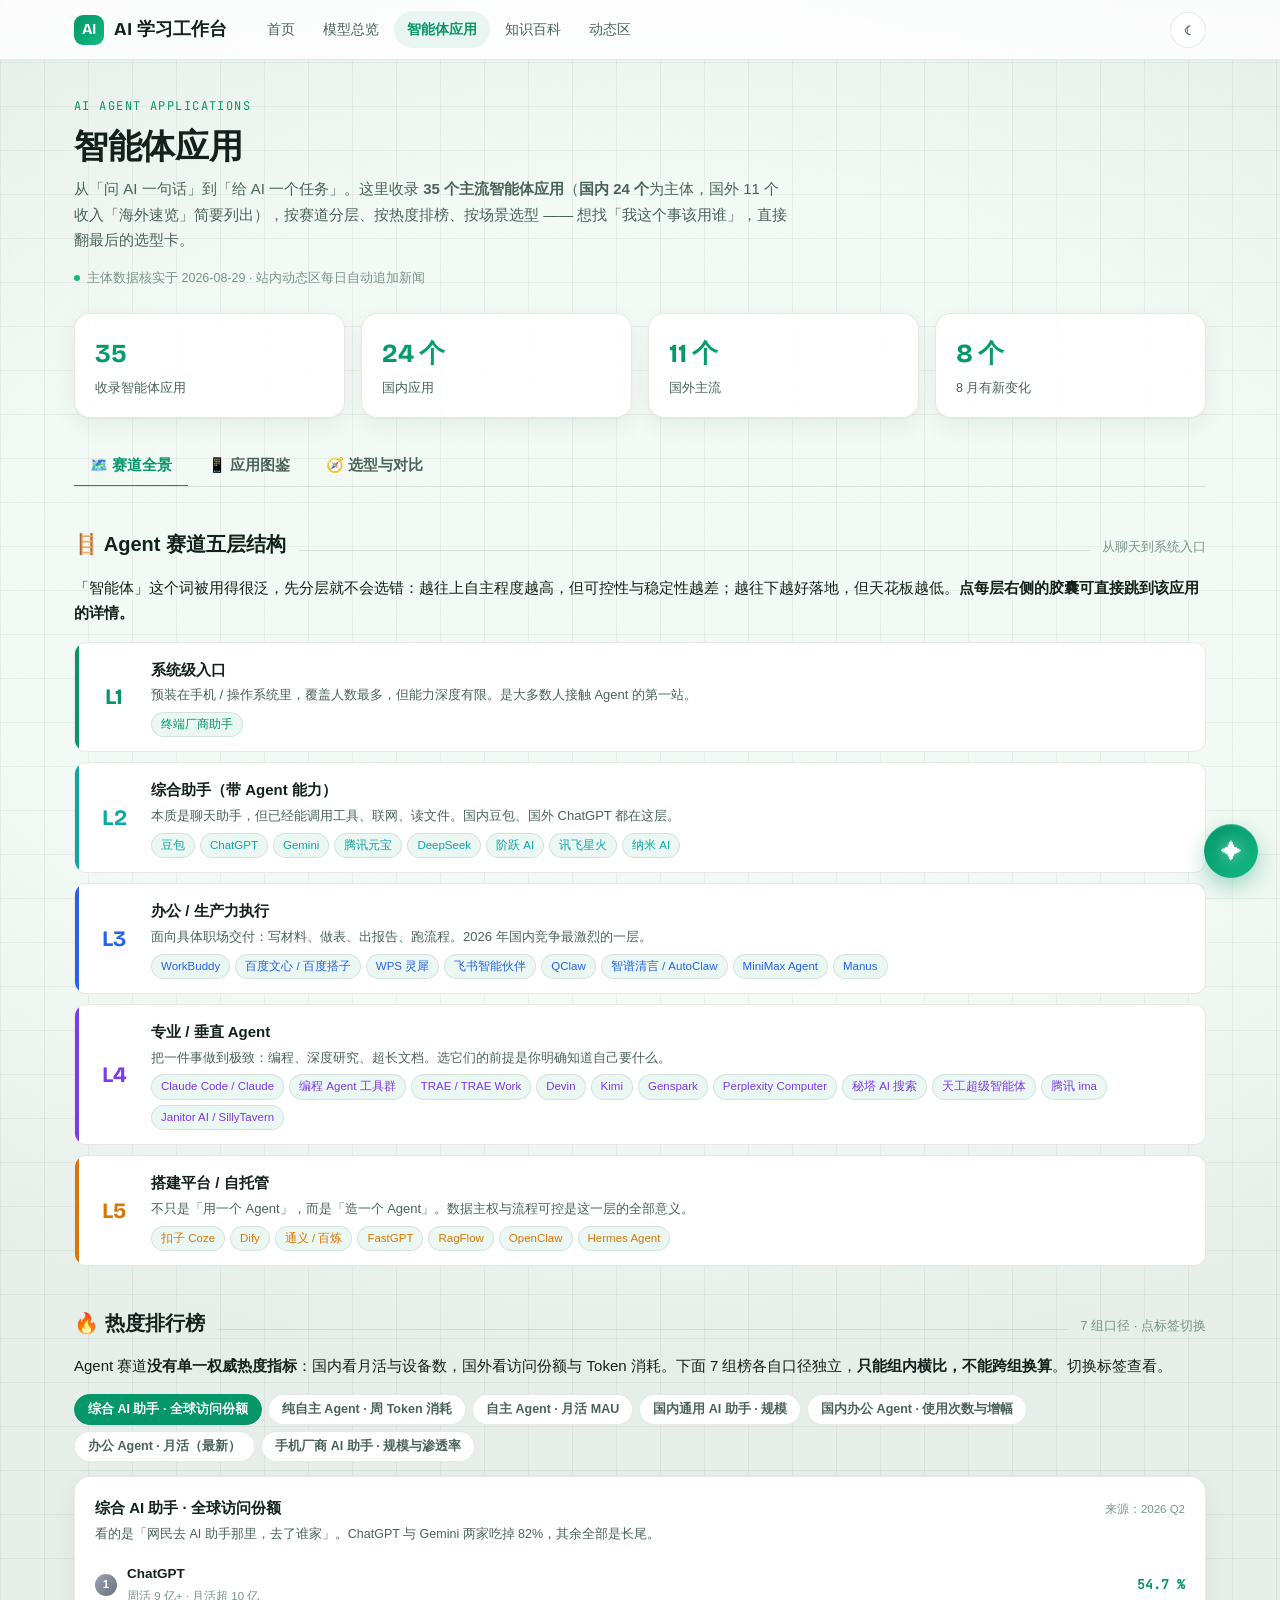
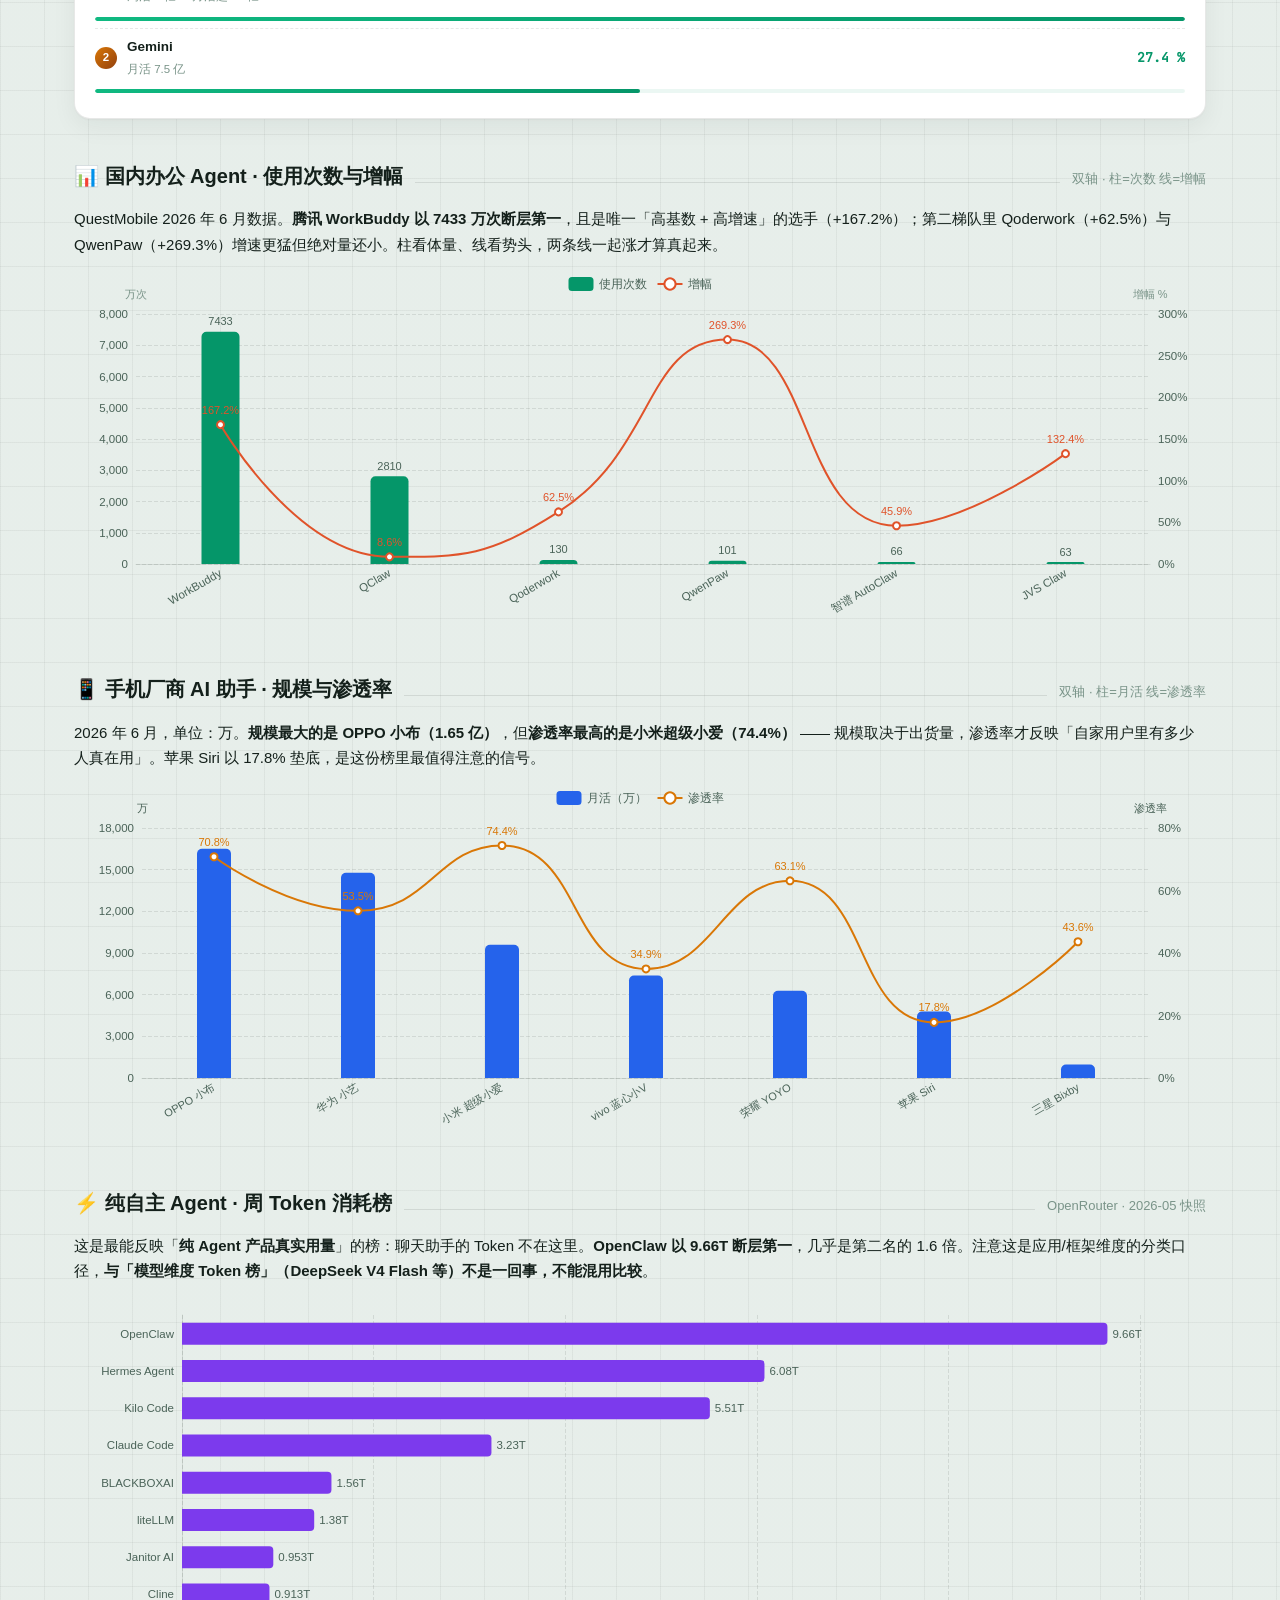
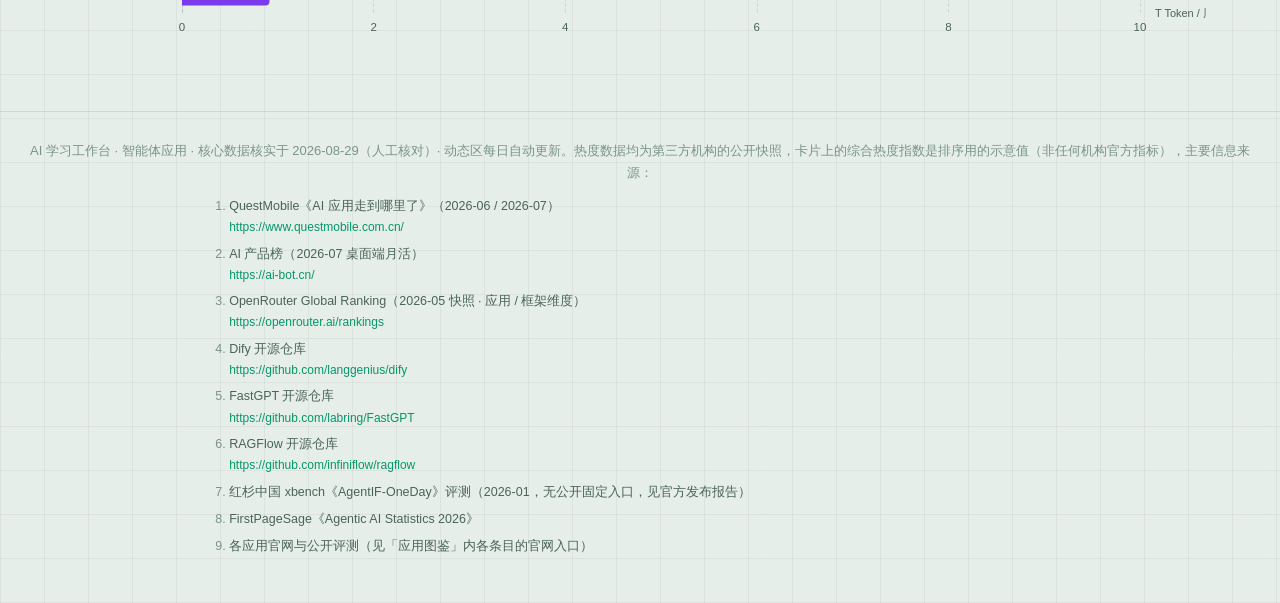
==== agents.html @ a62f77e4 "AI 内容免费更新 2026-10-06_18:10 北京时间" ====
<!DOCTYPE html>
<html lang="zh-CN">
<head>
<meta charset="UTF-8">
<meta name="viewport" content="width=device-width, initial-scale=1.0, maximum-scale=1.0, user-scalable=no">
<meta name="theme-color" content="#0A1512">
<meta name="apple-mobile-web-app-capable" content="yes">
<meta name="apple-mobile-web-app-status-bar-style" content="black-translucent">
<meta name="apple-mobile-web-app-title" content="AI工作台">
<link rel="manifest" href="./manifest.json">
<link rel="apple-touch-icon" href="./assets/icon-192.png">
<link rel="icon" type="image/x-icon" href="./assets/ai-workbench.ico">
<title>智能体应用 · AI 学习工作台</title>
<link rel="stylesheet" href="./_shared/css/app.css">
<link rel="stylesheet" href="./_shared/css/splash.css">
<style>
/* ============ 私有样式：智能体应用页 ============ */

/* app.css 未给 figure 定样式，默认 margin 会撑开图表，这里归零 */
.figure, figure.chart-figure { margin: 0; }

/* ---- 赛道分层阶梯 ---- */
.tier-stack { display: flex; flex-direction: column; gap: 10px; margin-top: 16px; }
.tier {
  display: grid; grid-template-columns: 46px 1fr; gap: 14px; align-items: center;
  border: 1px solid var(--rule); border-radius: 12px; padding: 14px 16px;
  background: var(--bg2); position: relative; overflow: hidden;
}
.tier::before {
  content: ''; position: absolute; left: 0; top: 0; bottom: 0; width: 4px; background: var(--tc);
}
.tier .tier-n {
  font-family: var(--font-display); font-size: 22px; font-weight: 700;
  color: var(--tc); text-align: center; line-height: 1;
}
.tier .tier-body .tier-name { font-size: 15px; font-weight: 700; color: var(--ink); margin-bottom: 3px; }
.tier .tier-body .tier-desc { font-size: 13px; color: var(--muted); line-height: 1.6; }
.tier .tier-body .tier-egs { margin-top: 6px; display: flex; flex-wrap: wrap; gap: 5px; }
.tier .tier-body .tier-egs span {
  font-size: 11.5px; color: var(--tc); background: var(--accent-soft);
  border: 1px solid var(--rule); border-radius: 999px; padding: 2px 9px; cursor: pointer;
}
.tier .tier-body .tier-egs span:hover { border-color: var(--tc); }

/* ---- 热度榜（切换式）---- */
.board-tabs { display: flex; gap: 6px; flex-wrap: wrap; margin-bottom: 14px; }
.board-tab {
  border: 1px solid var(--rule); background: var(--bg2); color: var(--muted);
  font-size: 12.5px; font-weight: 600; padding: 6px 13px; border-radius: 999px;
  cursor: pointer; transition: .15s; -webkit-tap-highlight-color: transparent;
}
.board-tab:hover { color: var(--ink); }
.board-tab.active { background: var(--accent); border-color: var(--accent); color: #fff; }
.board-pane { display: none; }
.board-pane.active { display: block; }
.board-box {
  border: 1px solid var(--rule); border-radius: var(--radius-lg);
  padding: 18px 20px; background: var(--bg2); box-shadow: var(--shadow);
}
.board-box .bb-head { display: flex; align-items: baseline; justify-content: space-between; gap: 12px; margin-bottom: 4px; flex-wrap: wrap; }
.board-box .bb-title { font-size: 15px; font-weight: 700; color: var(--ink); }
.board-box .bb-src { font-size: 11.5px; color: var(--faint); }
.board-box .bb-note { font-size: 12.5px; color: var(--muted); margin: 0 0 12px; line-height: 1.6; }
.brow { display: grid; grid-template-columns: 22px 1fr auto; gap: 10px; align-items: center; padding: 7px 0; border-bottom: 1px dashed var(--rule); }
.brow:last-child { border-bottom: none; }
.brow .bnum {
  width: 22px; height: 22px; border-radius: 50%; display: grid; place-items: center;
  font-size: 11.5px; font-weight: 700; background: var(--accent-soft); color: var(--accent);
}
.brow:nth-of-type(1) .bnum { background: linear-gradient(135deg, #F59E0B, #D97706); color: #fff; }
.brow:nth-of-type(2) .bnum { background: linear-gradient(135deg, #9CA3AF, #6B7280); color: #fff; }
.brow:nth-of-type(3) .bnum { background: linear-gradient(135deg, #D97706, #92400E); color: #fff; }
.brow .bname { font-size: 13.5px; font-weight: 600; color: var(--ink); }
.brow .bname .bsub { display: block; font-size: 11.5px; color: var(--faint); font-weight: 400; margin-top: 1px; }
.brow .bval { font-family: var(--font-mono); font-size: 13px; font-weight: 700; color: var(--accent); white-space: nowrap; }
.brow .bval .bdelta { display: block; font-size: 11px; color: #DC2626; text-align: right; margin-top: 1px; }
.btrack { grid-column: 1 / -1; height: 4px; border-radius: 2px; background: var(--accent-soft); overflow: hidden; }
.btrack i { display: block; height: 100%; background: linear-gradient(90deg, var(--accent2), var(--accent)); border-radius: 2px; }

/* ---- 应用图鉴：筛选条 ---- */
.ag-bar { display: flex; gap: 6px; flex-wrap: wrap; align-items: center; margin-bottom: 6px; }
.ag-chip {
  border: 1px solid var(--rule); background: var(--bg2); color: var(--muted);
  font-size: 12.5px; font-weight: 600; padding: 6px 13px; border-radius: 999px;
  cursor: pointer; transition: .15s; -webkit-tap-highlight-color: transparent;
}
.ag-chip:hover { color: var(--ink); }
.ag-chip.active { background: var(--accent-soft); border-color: var(--accent); color: var(--accent); }
.ag-count { font-size: 12.5px; color: var(--faint); margin-left: auto; }

/* ---- 页头时间戳 ---- */
.page-stamp {
  margin: 10px 0 0; font-size: 12.5px; color: var(--faint);
  display: flex; align-items: center; gap: 7px; flex-wrap: wrap;
}
.page-stamp::before {
  content: ''; width: 6px; height: 6px; border-radius: 50%;
  background: var(--accent2); flex: none;
}

/* ---- 工具条：搜索 + 排序 ---- */
.ag-tools { display: flex; gap: 10px; flex-wrap: wrap; align-items: center; margin-bottom: 10px; }
.ag-search {
  flex: 1 1 260px; min-width: 0; box-sizing: border-box;
  border: 1px solid var(--rule); background: var(--bg2); color: var(--ink);
  font-size: 13px; font-family: var(--font-sans);
  padding: 8px 14px; border-radius: 999px; outline: none; transition: .15s;
}
.ag-search::placeholder { color: var(--faint); }
.ag-search:focus { border-color: var(--accent); box-shadow: 0 0 0 3px var(--accent-soft); }
.ag-sorts { display: flex; gap: 6px; flex-wrap: wrap; }

/* ---- 海外速览：一行式紧凑条目（与国内完整卡片形成主次对比）---- */
.ov-list {
  border: 1px solid var(--rule); border-radius: var(--radius-lg);
  background: var(--bg2); box-shadow: var(--shadow); overflow: hidden; margin-top: 14px;
}
.ov-item {
  display: grid; grid-template-columns: 150px 126px 1fr 84px 30px;
  gap: 12px; align-items: center; padding: 11px 16px; cursor: pointer;
  border-top: 1px solid var(--rule); transition: background .15s;
  -webkit-tap-highlight-color: transparent;
}
.ov-item:first-child { border-top: none; }
.ov-item:hover { background: var(--accent-soft); }
.ov-name { font-size: 13.5px; font-weight: 700; color: var(--ink); display: flex; align-items: center; gap: 6px; }
.ov-new {
  font-style: normal; font-size: 10px; font-weight: 700; color: #fff;
  background: #DC2626; border-radius: 999px; padding: 1px 6px;
}
.ov-vendor { font-size: 12px; color: var(--faint); }
.ov-line {
  font-size: 12.5px; color: var(--muted); line-height: 1.5;
  overflow: hidden; text-overflow: ellipsis; white-space: nowrap;
}
.ov-heat { height: 5px; border-radius: 3px; background: var(--accent-soft); overflow: hidden; }
.ov-heat i { display: block; height: 100%; background: var(--accent2); border-radius: 3px; }
.ov-num { font-family: var(--font-mono); font-size: 11.5px; color: var(--faint); text-align: right; }

/* ---- 应用卡片 ---- */
.ag-grid { display: grid; grid-template-columns: repeat(auto-fill, minmax(288px, 1fr)); gap: 14px; margin-top: 16px; }
.ag-card {
  border: 1px solid var(--rule); border-radius: var(--radius-lg); padding: 16px 18px;
  background: var(--bg2); box-shadow: var(--shadow); cursor: pointer;
  display: flex; flex-direction: column; gap: 8px; transition: transform .15s, box-shadow .15s, border-color .15s;
  position: relative; overflow: hidden; -webkit-tap-highlight-color: transparent;
}
.ag-card::before { content: ''; position: absolute; left: 0; top: 0; bottom: 0; width: 3px; background: var(--rc); opacity: .75; }
.ag-card:hover { transform: translateY(-2px); box-shadow: var(--shadow-lg); border-color: var(--rc); }
.ag-top { display: flex; align-items: flex-start; justify-content: space-between; gap: 10px; }
.ag-name { font-size: 16px; font-weight: 700; color: var(--ink); line-height: 1.3; }
.ag-en { font-family: var(--font-mono); font-size: 11.5px; color: var(--faint); font-weight: 400; }
.ag-rgn {
  flex: none; font-size: 11px; font-weight: 700; padding: 2px 9px; border-radius: 999px;
  color: #fff; background: var(--rc);
}
.ag-vendor { font-size: 12px; color: var(--faint); }
.ag-line { font-size: 13px; color: var(--muted); line-height: 1.6; flex: 1; }
.ag-traits { display: flex; flex-wrap: wrap; gap: 5px; }
.ag-traits span {
  font-size: 11.5px; padding: 2px 8px; border-radius: 6px;
  background: var(--accent-soft); color: var(--accent); border: 1px solid var(--rule);
}
.ag-heat { display: flex; align-items: center; gap: 8px; margin-top: 2px; }
.ag-heat-bar { flex: 1; height: 5px; border-radius: 3px; background: var(--accent-soft); overflow: hidden; }
.ag-heat-bar i { display: block; height: 100%; background: var(--rc); border-radius: 3px; }
.ag-heat-num { font-family: var(--font-mono); font-size: 11.5px; color: var(--faint); flex: none; }
.ag-new {
  position: absolute; right: 10px; top: 10px; font-size: 10.5px; font-weight: 700;
  color: #fff; background: #DC2626; border-radius: 999px; padding: 1px 7px;
}

/* ---- 详情弹窗（app.css 未定义，本页自带）---- */
.modal-overlay {
  position: fixed; inset: 0; z-index: 200; display: none;
  background: rgba(0,0,0,0.45); backdrop-filter: blur(4px);
  align-items: flex-start; justify-content: center; padding: 40px 20px; overflow-y: auto;
}
.modal-overlay.open { display: flex; }
.modal-box {
  background: var(--bg2); border: 1px solid var(--rule); border-radius: var(--radius-lg);
  max-width: 620px; width: 100%; box-shadow: var(--shadow-lg); padding: 26px 28px; margin: auto;
  animation: modalIn .25s ease;
}
@keyframes modalIn { from { opacity: 0; transform: translateY(20px); } to { opacity: 1; transform: translateY(0); } }
.modal-close {
  float: right; width: 32px; height: 32px; border-radius: 50%;
  border: 1px solid var(--rule); background: var(--bg); color: var(--muted);
  cursor: pointer; font-size: 16px; display: grid; place-items: center; transition: all .15s;
}
.modal-close:hover { color: var(--danger); border-color: var(--danger); }
.modal-box h2 { font-size: 21px; margin: 0 0 2px; padding-right: 40px; }
.modal-box .modal-en { font-family: var(--font-mono); font-size: 12.5px; color: var(--accent); margin: 0 0 10px; }
.modal-box .modal-vendor { font-size: 13px; color: var(--faint); margin-bottom: 14px; }
.modal-box .modal-tags { margin-bottom: 14px; display: flex; flex-wrap: wrap; gap: 6px; }
.modal-box .modal-kv { display: grid; grid-template-columns: 74px 1fr; gap: 7px 12px; font-size: 13.5px; margin-bottom: 14px; }
.modal-box .modal-kv dt { color: var(--faint); font-size: 12.5px; }
.modal-box .modal-kv dd { margin: 0; color: var(--ink); }
.modal-box .modal-sec { font-size: 12px; font-weight: 700; color: var(--faint); margin: 14px 0 4px; }
.modal-box .modal-desc { font-size: 13.5px; color: var(--muted); line-height: 1.75; margin: 0; }
.modal-box .modal-fact {
  background: var(--accent-soft); border-left: 3px solid var(--accent);
  border-radius: 0 8px 8px 0; padding: 11px 15px; font-size: 13px; color: var(--ink); line-height: 1.7;
}
.modal-box .modal-fact b { color: var(--accent); }
.modal-link {
  display: inline-flex; align-items: center; gap: 6px; margin-top: 16px; padding: 10px 18px;
  background: var(--accent); color: #fff !important; border-radius: 10px;
  font-size: 14px; font-weight: 600; text-decoration: none; transition: opacity .15s, transform .15s;
  -webkit-tap-highlight-color: transparent;
}
.modal-link:hover { opacity: .85; }
.modal-link:active { transform: scale(.97); }

/* ---- 场景选型卡 ---- */
.pick-grid { display: grid; grid-template-columns: repeat(auto-fill, minmax(300px, 1fr)); gap: 12px; }
.pick-card { border: 1px solid var(--rule); border-radius: 12px; padding: 14px 16px; background: var(--bg2); }
.pick-card .pc-top { display: flex; align-items: center; gap: 8px; font-weight: 700; color: var(--ink); margin-bottom: 6px; }
.pick-card .pc-why { font-size: 12.5px; color: var(--faint); line-height: 1.6; margin-bottom: 9px; }
.pc-picks { display: flex; flex-wrap: wrap; gap: 6px; }
.pc-pill {
  cursor: pointer; border: 1px solid var(--rule); background: var(--accent-soft);
  color: var(--accent); font-size: 12.5px; padding: 3px 10px; border-radius: 999px; transition: .15s;
}
.pc-pill:hover { border-color: var(--accent); transform: translateY(-1px); }

/* ---- 国内外差异对照 ---- */
.diff-grid { display: grid; grid-template-columns: 1fr 1fr; gap: 16px; }
.diff-col { border: 1px solid var(--rule); border-radius: 12px; padding: 16px 18px; background: var(--bg2); }
.diff-col h3 { font-size: 14.5px; margin: 0 0 10px; display: flex; align-items: center; gap: 8px; }
.diff-col ul { margin: 0; padding-left: 18px; font-size: 13px; color: var(--muted); line-height: 1.85; }
.diff-col li b { color: var(--ink); }

/* ---- 自建路径对比表 ---- */
.path-table { width: 100%; border-collapse: collapse; font-size: 13px; background: var(--bg2); }
.path-table th, .path-table td { padding: 9px 11px; text-align: left; border-bottom: 1px solid var(--rule); vertical-align: top; }
.path-table th { background: var(--accent-soft); color: var(--ink); font-size: 12.5px; font-weight: 700; }
.path-table tr:last-child td { border-bottom: none; }
.path-table td b { color: var(--ink); }

/* ---- 每日动态区 ---- */

/* ---- 口径说明 ---- */
.note-box {
  border: 1px dashed var(--rule); border-radius: 12px; padding: 14px 18px;
  background: color-mix(in srgb, var(--accent-soft) 55%, transparent); font-size: 12.8px; color: var(--muted); line-height: 1.8;
}
.note-box b { color: var(--ink); }
.note-box ul { margin: 6px 0 0; padding-left: 18px; }
.note-box li { margin-bottom: 4px; }

/* ---- 移动端 ---- */
@media (max-width: 640px) {
  .tier { grid-template-columns: 34px 1fr; gap: 10px; padding: 12px 13px; }
  .tier .tier-n { font-size: 18px; }
  .tier .tier-body .tier-name { font-size: 14px; }
  .tier .tier-body .tier-desc { font-size: 12.5px; }
  .board-box { padding: 14px 15px; }
  .brow { grid-template-columns: 20px 1fr auto; gap: 8px; }
  .brow .bname { font-size: 13px; }
  .ag-grid { grid-template-columns: 1fr; gap: 11px; }
  .ag-card { padding: 14px 15px; }
  .ag-name { font-size: 15px; }
  .ag-tools { gap: 8px; }
  .ag-search { flex: 1 1 100%; }
  /* 速览条目在窄屏改为四行堆叠：名字+分数 / 厂商 / 一句话 / 热度条 */
  .ov-item { grid-template-columns: 1fr auto; gap: 5px 10px; padding: 11px 13px; }
  .ov-name { grid-column: 1; grid-row: 1; }
  .ov-num { grid-column: 2; grid-row: 1; }
  .ov-vendor { grid-column: 1; grid-row: 2; }
  .ov-line { grid-column: 1 / -1; grid-row: 3; white-space: normal; font-size: 12px; }
  .ov-heat { grid-column: 1 / -1; grid-row: 4; }
  .pick-grid { grid-template-columns: 1fr; }
  .diff-grid { grid-template-columns: 1fr; gap: 12px; }
  .modal-overlay { padding: 0; align-items: flex-end; }
  .modal-box { max-width: 100%; border-radius: 16px 16px 0 0; padding: 20px 18px 32px; max-height: 85vh; overflow-y: auto; }
  .note-box { padding: 12px 14px; font-size: 12.3px; }
  .path-table { font-size: 12.3px; }
}

/* ---- 数据核对提醒：固定高度滚动框（v29，与 models.html 同源） ----
   核对提醒只增不减，不框起来会把下方正文越推越远。
   max-height 内部滚动；overscroll-behavior 防止框内滚到底后带动整页滚动。
   注：与 wiki-skills / wiki-mcp / models 的 .feed-scroll 定义一致（下次重构抽到 app.css）。 */
.feed-scroll {
  max-height: 340px;
  overflow-y: auto;
  overscroll-behavior: contain;
  border: 1px solid var(--rule);
  border-radius: 12px;
  background: var(--bg2);
  padding: 2px 14px;
  scrollbar-width: thin;
}
.feed-scroll::-webkit-scrollbar { width: 6px; }
.feed-scroll::-webkit-scrollbar-track { background: transparent; }
.feed-scroll::-webkit-scrollbar-thumb { background: var(--rule); border-radius: 3px; }
.feed-scroll::-webkit-scrollbar-thumb:hover { background: var(--muted); }
.verify-item { border-left: 3px solid var(--accent); padding-left: 10px; margin: 6px 0; }
.verify-item .vi-label { font-size: 11px; color: var(--accent); font-weight: 600; }
.verify-item .vi-title { font-size: 14px; font-weight: 600; margin-top: 2px; }
.verify-item .vi-evidence { font-size: 12px; color: var(--muted); margin-top: 4px; line-height: 1.5; }

@media (max-width:700px) {
  .feed-scroll { max-height: 280px; padding: 2px 10px; }
}
</style>
</head>
<body>

<nav class="nav">
  <div class="nav-inner">
    <a class="brand" href="index.html">
      <span class="logo">AI</span>
      <span>AI 学习工作台</span>
    </a>
    <div class="nav-links">
      <a href="index.html">首页</a>
      <a href="models.html">模型总览</a>
      <a href="agents.html" class="active">智能体应用</a>
      <a href="concepts.html">知识百科</a>
      <a href="news.html">动态区</a>
    </div>
    <div class="nav-actions">
      <button class="theme-btn" data-theme-btn title="切换主题">☾</button>
    </div>
  </div>
</nav>

<div class="wrap">

  <section class="page-head">
    <span class="kicker">AI Agent Applications</span>
    <h1>智能体应用</h1>
    <p class="sub">从「问 AI 一句话」到「给 AI 一个任务」。这里收录 <b>35 个主流智能体应用</b>（<b>国内 24 个</b>为主体，国外 11 个收入「海外速览」简要列出），按赛道分层、按热度排榜、按场景选型 —— 想找「我这个事该用谁」，直接翻最后的选型卡。</p>
    <p class="page-stamp">主体数据核实于 2026-08-29 · 站内动态区每日自动追加新闻</p>
    <div class="stat-strip" id="stat-strip"></div>
  </section>

  

  <div class="tabs" role="tablist">
    <button class="tab-btn active" data-agtab="overview" role="tab">🗺️ 赛道全景</button>
    <button class="tab-btn" data-agtab="catalog" role="tab">📱 应用图鉴</button>
    <button class="tab-btn" data-agtab="pick" role="tab">🧭 选型与对比</button>
  </div>

  <!-- ==================== 页签 1 · 赛道全景 ==================== -->
  <div class="tab-pane active" data-agpane="overview">

    <!-- ---- ② 赛道分层 ---- -->
    <section class="sec">
      <div class="sec-head"><h2>🪜 Agent 赛道五层结构</h2><div class="rule"></div><span class="hint">从聊天到系统入口</span></div>
      <p class="sec-note">「智能体」这个词被用得很泛，先分层就不会选错：越往上自主程度越高，但可控性与稳定性越差；越往下越好落地，但天花板越低。<b>点每层右侧的胶囊可直接跳到该应用的详情。</b></p>
      <div class="tier-stack" id="tier-stack"></div>
    </section>

    <!-- ---- ③ 热度排行榜 ---- -->
    <section class="sec">
      <div class="sec-head"><h2>🔥 热度排行榜</h2><div class="rule"></div><span class="hint">7 组口径 · 点标签切换</span></div>
      <p class="sec-note">Agent 赛道<b>没有单一权威热度指标</b>：国内看月活与设备数，国外看访问份额与 Token 消耗。下面 7 组榜各自口径独立，<b>只能组内横比，不能跨组换算</b>。切换标签查看。</p>
      <div class="board-tabs" id="board-tabs"></div>
      <div id="board-body"></div>
    </section>

    <!-- ---- ④ 办公 Agent 使用次数 ---- -->
    <section class="sec">
      <div class="sec-head"><h2>📊 国内办公 Agent · 使用次数与增幅</h2><div class="rule"></div><span class="hint">双轴 · 柱=次数 线=增幅</span></div>
      <p class="sec-note">QuestMobile 2026 年 6 月数据。<b>腾讯 WorkBuddy 以 7433 万次断层第一</b>，且是唯一「高基数 + 高增速」的选手（+167.2%）；第二梯队里 Qoderwork（+62.5%）与 QwenPaw（+269.3%）增速更猛但绝对量还小。柱看体量、线看势头，两条线一起涨才算真起来。</p>
      <figure class="chart-figure">
        <div id="chart-ag-office" style="width:100%;min-height:360px"></div>
      </figure>
    </section>

    <!-- ---- ⑤ 手机厂商助手 ---- -->
    <section class="sec">
      <div class="sec-head"><h2>📱 手机厂商 AI 助手 · 规模与渗透率</h2><div class="rule"></div><span class="hint">双轴 · 柱=月活 线=渗透率</span></div>
      <p class="sec-note">2026 年 6 月，单位：万。<b>规模最大的是 OPPO 小布（1.65 亿）</b>，但<b>渗透率最高的是小米超级小爱（74.4%）</b> —— 规模取决于出货量，渗透率才反映「自家用户里有多少人真在用」。苹果 Siri 以 17.8% 垫底，是这份榜里最值得注意的信号。</p>
      <figure class="chart-figure">
        <div id="chart-ag-phone" style="width:100%;min-height:360px"></div>
      </figure>
    </section>

    <!-- ---- ⑥ 国外 Agent Token 消耗 ---- -->
    <section class="sec">
      <div class="sec-head"><h2>⚡ 纯自主 Agent · 周 Token 消耗榜</h2><div class="rule"></div><span class="hint">OpenRouter · 2026-05 快照</span></div>
      <p class="sec-note">这是最能反映「<b>纯 Agent 产品真实用量</b>」的榜：聊天助手的 Token 不在这里。<b>OpenClaw 以 9.66T 断层第一</b>，几乎是第二名的 1.6 倍。注意这是应用/框架维度的分类口径，<b>与「模型维度 Token 榜」（DeepSeek V4 Flash 等）不是一回事，不能混用比较</b>。</p>
      <figure class="chart-figure">
        <div id="chart-ag-token" style="width:100%;min-height:340px"></div>
      </figure>
    </section>

  </div>

  <!-- ==================== 页签 2 · 应用图鉴 ==================== -->
  <div class="tab-pane" data-agpane="catalog">

    <p class="pane-lead" style="font-size:13.5px;color:var(--muted);line-height:1.75;margin-bottom:14px;">
      共 <b id="ag-total">35</b> 个应用（国内 <b id="ag-total-cn">24</b> · 海外 <b id="ag-total-gl">11</b>）。
      <b>国内是主体</b>，以完整卡片展开；海外主流收在下方「🌍 海外速览」里简要列出。默认按<b>综合热度指数</b>从高到低排列。
      点任意卡片或条目看完整解读：定位、最强维度、短板、最近变化与官网入口。<b>右上角带「新」标的，是 8 月以来有实质变化的应用。</b>
    </p>

    <section class="sec" style="margin-top:12px;">
      <div class="ag-tools">
        <input type="search" id="ag-search" class="ag-search"
               placeholder="搜名字 / 厂商 / 特质，如「开源」「办公」「编程」" autocomplete="off">
        <div class="ag-sorts" id="ag-sort-bar"></div>
      </div>
      <div class="ag-bar" id="ag-region-bar"></div>
      <div class="ag-bar" id="ag-type-bar"></div>
      <div class="ag-grid" id="ag-grid"></div>
      <p class="empty hidden" id="ag-empty">该筛选下暂无应用</p>
    </section>

    <!-- 海外速览：紧凑一行式，与国内完整卡片形成主次对比 -->
    <section class="sec" id="overseas-sec" style="margin-top:22px;">
      <div class="sec-head">
        <h2>🌍 海外速览</h2><div class="rule"></div>
        <span class="hint">简要了解为主，点条目看详情</span>
      </div>
      <div class="ov-list" id="ov-list"></div>
    </section>
  </div>

  <!-- ==================== 页签 3 · 选型与对比 ==================== -->
  <div class="tab-pane" data-agpane="pick">

    <!-- ---- ⑦ 代表 Agent 能力雷达 ---- -->
    <section class="sec">
      <div class="sec-head"><h2>📐 五款代表 Agent 能力画像</h2><div class="rule"></div><span class="hint">六维示意评分 · 5 分制</span></div>
      <p class="sec-note">挑了 5 个不同路线的代表（3 国内 + 2 国外）。<b>评分为示意值，用于看形状差异，不是基准分。</b>可以看出：豆包是「全面但偏多模态」的圆形，Kimi 是「长文档突出」的偏形，Claude Code 与 OpenClaw 在「工具/本地执行」上顶格但生态弱，WorkBuddy 是「工具执行 + 均衡」的办公型。</p>
      <figure class="chart-figure">
        <div id="chart-ag-radar" style="width:100%;min-height:430px"></div>
      </figure>
    </section>

    <!-- ---- ⑧ 场景选型卡 ---- -->
    <section class="sec">
      <div class="sec-head"><h2>🎯 场景选型卡</h2><div class="rule"></div><span class="hint">点胶囊 → 看应用详情</span></div>
      <p class="sec-note">别问「哪个 Agent 最强」，先问「我要干什么」。下面是 10 个高频场景的推荐，<b>点胶囊直接看该应用的完整解读</b>。</p>
      <div class="pick-grid" id="pick-grid"></div>
    </section>

    <!-- ---- ⑨ 国内外差异 ---- -->
    <section class="sec">
      <div class="sec-head"><h2>🌏 国内外差异</h2><div class="rule"></div><span class="hint">不是谁强谁弱，是路线不同</span></div>
      <div class="diff-grid">
        <div class="diff-col">
          <h3>🌍 国外路线</h3>
          <ul>
            <li><b>模型上限更高</b>：GPT / Gemini / Claude 原生 agentic 能力领先</li>
            <li><b>开源 Agent 繁荣</b>：OpenClaw / Hermes 可完全自托管</li>
            <li><b>全球化生态</b>：Slack / Discord / VS Code 插件最全</li>
            <li><b>短板</b>：国内访问受限、需科学上网、高峰期排队、企业数据出境合规</li>
          </ul>
        </div>
        <div class="diff-col">
          <h3>🇨🇳 国内路线</h3>
          <ul>
            <li><b>生态深度融合</b>：微信 / 抖音 / 飞书 / 钉钉原生打通</li>
            <li><b>免费为主</b>：C 端几乎不收费，合规与私有化完善（Dify / AutoClaw）</li>
            <li><b>系统级入口</b>：手机厂商预装，覆盖人数最多的入口</li>
            <li><b>办公 Agent 爆发</b>：WorkBuddy / 百度搭子 / 千问办公三强混战</li>
            <li><b>短板</b>：顶尖模型上限略逊、国际渠道与多语言弱</li>
          </ul>
        </div>
      </div>
    </section>

    <!-- ---- ⑩ 自建路径 ---- -->
    <section class="sec">
      <div class="sec-head"><h2>🧩 想自己搭一个，选哪条路</h2><div class="rule"></div><span class="hint">4 条主路径</span></div>
      <p class="sec-note">「用别人的 Agent」和「自己搭 Agent」是两件事。如果你的需求是<b>企业内网、数据不能出本机、流程要可控</b>，就得走自建。四条主路径的取舍如下。</p>
      <div class="table-wrap">
        <table class="path-table">
          <thead><tr><th>路径</th><th>门槛</th><th>部署</th><th>最适合</th><th>代价</th></tr></thead>
          <tbody>
            <tr><td><b>扣子 Coze</b></td><td>零代码</td><td>云托管</td><td>5 分钟搭 Bot 并分发到飞书 / 抖音</td><td>数据在云上，复杂流程编排受限</td></tr>
            <tr><td><b>Dify</b></td><td>会配置</td><td>可私有化</td><td>企业知识库问答、可控 LLMOps</td><td>需要运维，C 端体验不是目标</td></tr>
            <tr><td><b>智谱 AutoClaw</b></td><td>装个客户端</td><td>本地一键</td><td>本机文件 / 浏览器自动化，数据留本地</td><td>偏个人，团队协作能力弱</td></tr>
            <tr><td><b>OpenClaw</b></td><td>会折腾</td><td>完全自托管</td><td>接入 IM、自定义工具、模型自由路由</td><td>无官方 SLA，安全需自己加固</td></tr>
          </tbody>
        </table>
      </div>
    </section>

    <!-- ---- ⑪ 口径与来源 ---- -->
    <section class="sec">
      <div class="sec-head"><h2>📌 数据口径与来源</h2><div class="rule"></div><span class="hint">务必先看这段</span></div>
      <div class="note-box">
        <b>核实时间：2026-08-29</b>。本页数据来自用户 2026-08-18 底稿《AI Agent 应用全面对比》，并联网补充了 8 月 18 日以来的实质变化。
        <ul>
          <li><b>热度数据多为快照</b>：Agent 赛道周度波动极大（尤其 Token 榜与月活榜），看到的是某一时点的切片，不是稳定结论。</li>
          <li><b>跨榜不可换算</b>：月活、访问份额、Token 消耗、使用次数是四种完全不同的口径，<b>只能在同一张榜内横比</b>。</li>
          <li><b>模型榜 ≠ 应用榜</b>：OpenRouter 的 Token 榜分「模型维度」和「应用/框架维度」两套，本页用的是后者（OpenClaw 9.66T 起），与模型维度榜（DeepSeek V4 Flash 17.34T 等）<b>不可混用</b>。</li>
          <li><b>综合热度指数为示意值</b>：卡片上的 0–100 分是我按各榜量级归一化后的排序参考，<b>不是任何机构的官方指标</b>，仅用于决定卡片先后。</li>
          <li><b>能力雷达为示意评分</b>：六维 5 分制，用于看形状差异，不代表基准测试结果。</li>
          <li><b>品牌整合频繁</b>：8 月三大厂都在收拢 Agent 品牌（豆包工作 / 千问办公 / QClaw 并入 WorkBuddy），部分产品的名称与入口可能已经变化。</li>
        </ul>
        <b>主要来源：</b>QuestMobile《AI 应用走到哪里了》（2026-06 / 2026-07）、AI 产品榜（2026-07 桌面端）、OpenRouter Global Ranking（2026-05 快照）、红杉中国 xbench《AgentIF-OneDay》（2026-01）、FirstPageSage《Agentic AI Statistics 2026》、InsightMark Research、各厂商官网与公开评测。选型前请以官方最新版本与自身场景实测为准。
      </div>
    </section>

    <!-- ---- ⑫ 数据核对提醒（CI 自动维护，v29） ---- -->
    <section class="sec">
      <div class="sec-head"><h2>🔍 数据核对提醒 · 疑似变化</h2><div class="rule"></div><span class="hint">AI 比对发现 · 待人工核实</span></div>
      <p class="sec-note">每天 CI 解析本页「应用图鉴（应用清单 / 热度 / 综合指数）」的当前快照，与当天 AI 新闻交叉比对，发现「疑似变化」写入此处。<b>AI 不直接修改核心数据</b>——应用清单与热度数据均需人工核实后在 commit / PR 中确认。热度榜为第三方快照，波动大，提醒仅供排查线索。</p>
      <div class="feed-scroll" id="agents-verify">
        <!-- __AGENTS_VERIFY_INSERT__ -->
      <div class="verify-day">
        <div class="dhead">
          <span class="ddate">2026-10-06</span>
          <span class="dbadge">3 条疑似变化</span>
        </div>
        <div class="verify-item">
          <div class="vi-label">待核实 · 应用 · 置信度 🟢 低</div>
          <div class="vi-title">豆包 · 未指定</div>
          <div class="vi-evidence">当前：见快照　→　疑似：早报｜曝苹果10月13日发布家庭中枢/豆包接入机票和火车票预订/东方甄选溜溜凳双倍退款<br><span class="src">来源：<a href="https://www.ifanr.com/1682780?utm_source=rss&amp;utm_medium=rss&amp;utm_campaign=" target="_blank" rel="noopener">爱范儿</a></span></div>
        </div>
        <div class="verify-item">
          <div class="vi-label">待核实 · 应用 · 置信度 🟢 低</div>
          <div class="vi-title">Gemini · 未指定</div>
          <div class="vi-evidence">当前：见快照　→　疑似：Gemini 4 正式发布，我们终于有了一个写作强于代码的前沿模型<br><span class="src">来源：<a href="https://www.ifanr.com/1682765?utm_source=rss&amp;utm_medium=rss&amp;utm_campaign=" target="_blank" rel="noopener">爱范儿</a></span></div>
        </div>
        <div class="verify-item">
          <div class="vi-label">待核实 · 规模 · 置信度 🟢 低</div>
          <div class="vi-title">Gemini · 未指定</div>
          <div class="vi-evidence">当前：见快照　→　疑似：谷歌 Gemini 4 Argon 曝光；中国生成 AI 用户超 7 亿；美光 2026 财年净利暴涨 895%<br><span class="src">来源：<a href="http://www.geekpark.net/news/372064" target="_blank" rel="noopener">极客公园</a></span></div>
        </div>
      </div>
      <div class="verify-day">
        <div class="dhead">
          <span class="ddate">2026-10-04</span>
          <span class="dbadge">1 条疑似变化</span>
        </div>
        <div class="verify-item">
          <div class="vi-label">应用 · 置信度 🔴 高</div>
          <div class="vi-title">豆包 · 功能</div>
          <div class="vi-evidence">当前：月独立设备 4.38 亿台 · 日活 1.03 亿+　→　疑似：接入机票、火车票预订，新增出行服务统一入口<br><span class="src">来源：<a href="https://www.ifanr.com/1682780?utm_source=rss&amp;utm_medium=rss&amp;utm_campaign=" target="_blank" rel="noopener">爱范儿</a></span></div>
        </div>
      </div>
      <div class="verify-day">
        <div class="dhead">
          <span class="ddate">2026-10-03</span>
          <span class="dbadge">2 条疑似变化</span>
        </div>
        <div class="verify-item">
          <div class="vi-label">应用 · 置信度 🔴 高</div>
          <div class="vi-title">ChatGPT · monthly_fee</div>
          <div class="vi-evidence">当前：Pro 200 美元/月　→　疑似：Pro 200 新用户额度减半，新增 Pro 500 美元/月套餐<br><span class="src">来源：<a href="http://www.geekpark.net/news/372005" target="_blank" rel="noopener">极客公园</a></span></div>
        </div>
        <div class="verify-item">
          <div class="vi-label">应用 · 置信度 🟡 中</div>
          <div class="vi-title">豆包 · scale</div>
          <div class="vi-evidence">当前：月独立设备 4.38 亿台 · 日活 1.03 亿+　→　疑似：接入机票、火车票预订，出行服务新增统一入口<br><span class="src">来源：<a href="https://www.ifanr.com/1682780?utm_source=rss&amp;utm_medium=rss&amp;utm_campaign=" target="_blank" rel="noopener">爱范儿</a></span></div>
        </div>
      </div>
      <div class="verify-day">
        <div class="dhead">
          <span class="ddate">2026-10-02</span>
          <span class="dbadge">2 条疑似变化</span>
        </div>
        <div class="verify-item">
          <div class="vi-label">应用 · 置信度 🔴 高</div>
          <div class="vi-title">ChatGPT · monthly_fee</div>
          <div class="vi-evidence">当前：Pro 200 美元/月　→　疑似：新增 Pro 500 美元/月套餐，Pro 200 新用户额度减半<br><span class="src">来源：<a href="http://www.geekpark.net/news/372005" target="_blank" rel="noopener">极客公园</a></span></div>
        </div>
        <div class="verify-item">
          <div class="vi-label">应用 · 置信度 🟡 中</div>
          <div class="vi-title">豆包 · scale</div>
          <div class="vi-evidence">当前：月独立设备 4.38 亿台 · 日活 1.03 亿+　→　疑似：接入机票、火车票预订，出行服务新增统一入口<br><span class="src">来源：<a href="https://www.ifanr.com/1682780?utm_source=rss&amp;utm_medium=rss&amp;utm_campaign=" target="_blank" rel="noopener">爱范儿</a></span></div>
        </div>
      </div>
      <div class="verify-day">
        <div class="dhead">
          <span class="ddate">2026-10-01</span>
          <span class="dbadge">2 条疑似变化</span>
        </div>
        <div class="verify-item">
          <div class="vi-label">应用 · 置信度 🔴 高</div>
          <div class="vi-title">ChatGPT · monthly_fee</div>
          <div class="vi-evidence">当前：Pro 200 美元/月　→　疑似：新增 Pro 500 美元/月套餐，Pro 200 新用户额度减半<br><span class="src">来源：<a href="http://www.geekpark.net/news/372005" target="_blank" rel="noopener">极客公园</a></span></div>
        </div>
        <div class="verify-item">
          <div class="vi-label">应用 · 置信度 🟢 低</div>
          <div class="vi-title">豆包 · scale</div>
          <div class="vi-evidence">当前：月独立设备 4.38 亿台 · 日活 1.03 亿+　→　疑似：传将推个人 AI 产品「Spell」，或为新产品线<br><span class="src">来源：<a href="http://www.geekpark.net/news/372005" target="_blank" rel="noopener">极客公园</a></span></div>
        </div>
      </div>
      <div class="verify-day">
        <div class="dhead">
          <span class="ddate">2026-09-30</span>
          <span class="dbadge">2 条疑似变化</span>
        </div>
        <div class="verify-item">
          <div class="vi-label">应用 · 置信度 🔴 高</div>
          <div class="vi-title">DeepSeek · version</div>
          <div class="vi-evidence">当前：推理 / 代码 / 数学见长 · API 性价比高　→　疑似：推出 DeepSeek Harness 桌面端 v0.2 预览版，新增插件与自动化任务<br><span class="src">来源：<a href="https://www.ithome.com/1/008/469.htm" target="_blank" rel="noopener">IT之家</a></span></div>
        </div>
        <div class="verify-item">
          <div class="vi-label">应用 · 置信度 🟡 中</div>
          <div class="vi-title">豆包 · version</div>
          <div class="vi-evidence">当前：月独立设备 4.38 亿台 · 日活 1.03 亿+　→　疑似：豆包输入法大更新，AI 输入能力升级<br><span class="src">来源：<a href="https://www.ifanr.com/1682232?utm_source=rss&amp;utm_medium=rss&amp;utm_campaign=" target="_blank" rel="noopener">爱范儿</a></span></div>
        </div>
      </div>
      <div class="verify-day">
        <div class="dhead">
          <span class="ddate">2026-09-29</span>
          <span class="dbadge">1 条疑似变化</span>
        </div>
        <div class="verify-item">
          <div class="vi-label">应用 · 置信度 🟡 中</div>
          <div class="vi-title">Kimi · ctx</div>
          <div class="vi-evidence">当前：200 万字无损上下文　→　疑似：Kimi K3.1 支持 100 万 Token 上下文窗口<br><span class="src">来源：<a href="https://www.ithome.com/1/008/033.htm" target="_blank" rel="noopener">IT之家</a></span></div>
        </div>
      </div>
      <div class="verify-day">
        <div class="dhead">
          <span class="ddate">2026-09-28</span>
          <span class="dbadge">1 条疑似变化</span>
        </div>
        <div class="verify-item">
          <div class="vi-label">应用 · 置信度 🟡 中</div>
          <div class="vi-title">DeepSeek · 应用</div>
          <div class="vi-evidence">当前：推理 / 代码 / 数学见长 · API 性价比高　→　疑似：DeepSeek 桌面版上线，新增桌面端应用形态<br><span class="src">来源：<a href="http://www.geekpark.net/news/371038" target="_blank" rel="noopener">极客公园</a></span></div>
        </div>
      </div>
      <div class="verify-day">
        <div class="dhead">
          <span class="ddate">2026-09-27</span>
          <span class="dbadge">2 条疑似变化</span>
        </div>
        <div class="verify-item">
          <div class="vi-label">应用 · 置信度 🟡 中</div>
          <div class="vi-title">DeepSeek · date</div>
          <div class="vi-evidence">当前：推理 / 代码 / 数学见长 · API 性价比高　→　疑似：DeepSeek 桌面版已上线，产品形态扩展<br><span class="src">来源：<a href="http://www.geekpark.net/news/371038" target="_blank" rel="noopener">极客公园</a></span></div>
        </div>
        <div class="verify-item">
          <div class="vi-label">品牌 · 置信度 🟢 低</div>
          <div class="vi-title">ChatGPT · monthly_fee</div>
          <div class="vi-evidence">当前：周活 9 亿+ · 访问份额 54.7%　→　疑似：OpenAI 被曝筹备 ProMax 订阅层级，月费或 500-600 美元<br><span class="src">来源：<a href="http://www.geekpark.net/news/371038" target="_blank" rel="noopener">极客公园</a></span></div>
        </div>
      </div>
      <div class="verify-day">
        <div class="dhead">
          <span class="ddate">2026-09-26</span>
          <span class="dbadge">3 条疑似变化</span>
        </div>
        <div class="verify-item">
          <div class="vi-label">应用 · 置信度 🔴 高</div>
          <div class="vi-title">ChatGPT · input_price/output_price</div>
          <div class="vi-evidence">当前：未标注具体价格　→　疑似：GPT-6 Sol/Luna API 价格较 GPT-5.6 促销价降 50%<br><span class="src">来源：<a href="http://www.geekpark.net/news/370829" target="_blank" rel="noopener">极客公园</a></span></div>
        </div>
        <div class="verify-item">
          <div class="vi-label">应用 · 置信度 🟡 中</div>
          <div class="vi-title">DeepSeek · input_price/output_price</div>
          <div class="vi-evidence">当前：API 性价比高　→　疑似：OpenAI GPT-6 低价杀入，DeepSeek 价格护城河受挑战<br><span class="src">来源：<a href="https://www.ifanr.com/1681605?utm_source=rss&amp;utm_medium=rss&amp;utm_campaign=" target="_blank" rel="noopener">爱范儿</a></span></div>
        </div>
        <div class="verify-item">
          <div class="vi-label">规模 · 置信度 🟡 中</div>
          <div class="vi-title">DeepSeek · scale</div>
          <div class="vi-evidence">当前：推理/代码/数学见长　→　疑似：PCIe 优化后推理吞吐翻近 7 倍<br><span class="src">来源：<a href="https://www.qbitai.com/2026/09/496925.html" target="_blank" rel="noopener">量子位</a></span></div>
        </div>
      </div>
      <div class="verify-day">
        <div class="dhead">
          <span class="ddate">2026-09-25</span>
          <span class="dbadge">3 条疑似变化</span>
        </div>
        <div class="verify-item">
          <div class="vi-label">应用 · 置信度 🔴 高</div>
          <div class="vi-title">ChatGPT · input_price/output_price</div>
          <div class="vi-evidence">当前：未标注（GPT-5.6 促销价）　→　疑似：GPT-6 Sol/Luna API 价格较 GPT-5.6 促销价降 50%<br><span class="src">来源：<a href="http://www.geekpark.net/news/370829" target="_blank" rel="noopener">极客公园</a></span></div>
        </div>
        <div class="verify-item">
          <div class="vi-label">规模 · 置信度 🟡 中</div>
          <div class="vi-title">DeepSeek · scale</div>
          <div class="vi-evidence">当前：推理 / 代码 / 数学见长 · API 性价比高　→　疑似：PCIe 优化后推理吞吐提升近 7 倍<br><span class="src">来源：<a href="https://www.qbitai.com/2026/09/496925.html" target="_blank" rel="noopener">量子位</a></span></div>
        </div>
        <div class="verify-item">
          <div class="vi-label">品牌 · 置信度 🟢 低</div>
          <div class="vi-title">豆包 · scale</div>
          <div class="vi-evidence">当前：月独立设备 4.38 亿台 · 日活 1.03 亿+　→　疑似：传字节跳动豆包收缩对话团队<br><span class="src">来源：<a href="http://www.geekpark.net/news/370829" target="_blank" rel="noopener">极客公园</a></span></div>
        </div>
      </div>
      <div class="verify-day">
        <div class="dhead">
          <span class="ddate">2026-09-24</span>
          <span class="dbadge">1 条疑似变化</span>
        </div>
        <div class="verify-item">
          <div class="vi-label">应用 · 置信度 🔴 高</div>
          <div class="vi-title">QClaw · status</div>
          <div class="vi-evidence">当前：月活 225.9 万（2026-07）· 使用次数 2810 万次　→　疑似：宣布 2026-12-24 停运，即日起停止新用户注册<br><span class="src">来源：<a href="https://www.ithome.com/1/006/528.htm" target="_blank" rel="noopener">IT之家</a></span></div>
        </div>
      </div>
      <div class="verify-day">
        <div class="dhead">
          <span class="ddate">2026-09-23</span>
          <span class="dbadge">4 条疑似变化</span>
        </div>
        <div class="verify-item">
          <div class="vi-label">应用 · 置信度 🟡 中</div>
          <div class="vi-title">ChatGPT · scale</div>
          <div class="vi-evidence">当前：周活 9 亿+ · 访问份额 54.7%　→　疑似：OpenAI 发布 GPT-6 Sol/Luna，API 价格降 50%，或带动用量与份额变化<br><span class="src">来源：<a href="https://www.ithome.com/1/006/001.htm" target="_blank" rel="noopener">IT之家</a></span></div>
        </div>
        <div class="verify-item">
          <div class="vi-label">应用 · 置信度 🟡 中</div>
          <div class="vi-title">Claude Code / Claude · scale</div>
          <div class="vi-evidence">当前：周 Token 3.23T · 代码能力顶尖　→　疑似：Anthropic 发布 Claude Opus 5.5，成本比 Opus 5 低 40%，或影响用量<br><span class="src">来源：<a href="https://www.ithome.com/1/005/998.htm" target="_blank" rel="noopener">IT之家</a></span></div>
        </div>
        <div class="verify-item">
          <div class="vi-label">品牌 · 置信度 🟡 中</div>
          <div class="vi-title">豆包 · scale</div>
          <div class="vi-evidence">当前：月独立设备 4.38 亿台 · 日活 1.03 亿+　→　疑似：豆包通用 Session 团队减员约半，或影响后续产品迭代<br><span class="src">来源：<a href="https://www.ithome.com/1/005/981.htm" target="_blank" rel="noopener">IT之家</a></span></div>
        </div>
        <div class="verify-item">
          <div class="vi-label">应用 · 置信度 🟡 中</div>
          <div class="vi-title">阶跃 AI · scale</div>
          <div class="vi-evidence">当前：智能体原生 OS · STEPX Neo　→　疑似：阶跃 StepEdge-Omni 30B-MoE 端侧适配骁龙，或新增端侧能力<br><span class="src">来源：<a href="https://www.ithome.com/1/006/008.htm" target="_blank" rel="noopener">IT之家</a></span></div>
        </div>
      </div>
      <div class="verify-day">
        <div class="dhead">
          <span class="ddate">2026-09-22</span>
          <span class="dbadge">2 条疑似变化</span>
        </div>
        <div class="verify-item">
          <div class="vi-label">规模 · 置信度 🔴 高</div>
          <div class="vi-title">豆包 · scale</div>
          <div class="vi-evidence">当前：月独立设备 4.38 亿台 · 日活 1.03 亿+　→　疑似：日活已达 2 亿，通用对话团队减半<br><span class="src">来源：<a href="https://www.ithome.com/1/005/981.htm" target="_blank" rel="noopener">IT之家</a></span></div>
        </div>
        <div class="verify-item">
          <div class="vi-label">规模 · 置信度 🟢 低</div>
          <div class="vi-title">ChatGPT · scale</div>
          <div class="vi-evidence">当前：周活 9 亿+ · 访问份额 54.7%　→　疑似：暂无直接数据，但AI代购/银行警告或影响份额<br><span class="src">来源：<a href="https://www.ithome.com/1/005/904.htm" target="_blank" rel="noopener">IT之家</a></span></div>
        </div>
      </div>
      <div class="verify-day">
        <div class="dhead">
          <span class="ddate">2026-09-20</span>
          <span class="dbadge">3 条疑似变化</span>
        </div>
        <div class="verify-item">
          <div class="vi-label">规模 · 置信度 🟡 中</div>
          <div class="vi-title">Manus · scale</div>
          <div class="vi-evidence">当前：AgentIF 综合 ~64% · 生活场景 73.40（最强）　→　疑似：即将完成5亿美元融资，估值翻倍至40亿美元<br><span class="src">来源：<a href="http://www.geekpark.net/news/370539" target="_blank" rel="noopener">极客公园</a></span></div>
        </div>
        <div class="verify-item">
          <div class="vi-label">榜单 · 置信度 🟡 中</div>
          <div class="vi-title">Gemini · heat</div>
          <div class="vi-evidence">当前：月活 7.5 亿 · 访问份额 27.4%　→　疑似：Gemini 4 Pro疑似偷跑，多项指标领先<br><span class="src">来源：<a href="http://www.geekpark.net/news/370608" target="_blank" rel="noopener">极客公园</a></span></div>
        </div>
        <div class="verify-item">
          <div class="vi-label">应用 · 置信度 🟡 中</div>
          <div class="vi-title">DeepSeek · input_price</div>
          <div class="vi-evidence">当前：推理 / 代码 / 数学见长 · API 性价比高　→　疑似：调休周末及法定节假日全天按空闲时段计费<br><span class="src">来源：<a href="https://www.ithome.com/1/004/494.htm" target="_blank" rel="noopener">IT之家</a></span></div>
        </div>
      </div>
      <div class="verify-day">
        <div class="dhead">
          <span class="ddate">2026-09-19</span>
          <span class="dbadge">4 条疑似变化</span>
        </div>
        <div class="verify-item">
          <div class="vi-label">应用 · 置信度 🔴 高</div>
          <div class="vi-title">Claude Code / Claude · version</div>
          <div class="vi-evidence">当前：周 Token 3.23T · 代码能力顶尖　→　疑似：2.1.277 版本新增支持 AGENTS.md 通用说明书<br><span class="src">来源：<a href="https://www.ithome.com/1/004/351.htm" target="_blank" rel="noopener">IT之家</a></span></div>
        </div>
        <div class="verify-item">
          <div class="vi-label">应用 · 置信度 🔴 高</div>
          <div class="vi-title">WorkBuddy · 功能</div>
          <div class="vi-evidence">当前：月活 658.2 万（2026-07）· 使用次数 7433 万次（+167.2%）　→　疑似：5.5.6 上线全栈网页应用生成能力<br><span class="src">来源：<a href="https://www.ithome.com/1/004/283.htm" target="_blank" rel="noopener">IT之家</a></span></div>
        </div>
        <div class="verify-item">
          <div class="vi-label">应用 · 置信度 🔴 高</div>
          <div class="vi-title">MiniMax Agent · 功能</div>
          <div class="vi-evidence">当前：多智能体协同「项目执行者」　→　疑似：MiniMax Code CLI v0.4.12 开源，任务通过率 76.7%<br><span class="src">来源：<a href="https://www.ithome.com/1/004/319.htm" target="_blank" rel="noopener">IT之家</a></span></div>
        </div>
        <div class="verify-item">
          <div class="vi-label">规模 · 置信度 🟡 中</div>
          <div class="vi-title">Manus · 估值</div>
          <div class="vi-evidence">当前：AgentIF 综合 ~64% · 生活场景 73.40（最强）　→　疑似：即将完成 5 亿美元融资，估值升至 40 亿美元<br><span class="src">来源：<a href="http://www.geekpark.net/news/370539" target="_blank" rel="noopener">极客公园</a></span></div>
        </div>
      </div>
      <div class="verify-day">
        <div class="dhead">
          <span class="ddate">2026-09-18</span>
          <span class="dbadge">2 条疑似变化</span>
        </div>
        <div class="verify-item">
          <div class="vi-label">应用 · 置信度 🟡 中</div>
          <div class="vi-title">Claude Code / Claude · type</div>
          <div class="vi-evidence">当前：code　→　疑似：新增原生 Office 文档/PPT 能力，向办公场景扩展<br><span class="src">来源：<a href="https://www.qbitai.com/2026/09/491391.html" target="_blank" rel="noopener">量子位</a></span></div>
        </div>
        <div class="verify-item">
          <div class="vi-label">规模 · 置信度 🟢 低</div>
          <div class="vi-title">豆包 · scale</div>
          <div class="vi-evidence">当前：月独立设备 4.38 亿台 · 日活 1.03 亿+　→　疑似：随特斯拉车机、努比亚手机等新终端接入，覆盖规模或扩大<br><span class="src">来源：<a href="https://www.ithome.com/1/003/895.htm" target="_blank" rel="noopener">IT之家</a></span></div>
        </div>
      </div>
      <div class="verify-day">
        <div class="dhead">
          <span class="ddate">2026-09-16</span>
          <span class="dbadge">3 条疑似变化</span>
        </div>
        <div class="verify-item">
          <div class="vi-label">应用 · 置信度 🔴 高</div>
          <div class="vi-title">Gemini · 应用</div>
          <div class="vi-evidence">当前：月活 7.5 亿 · 访问份额 27.4%　→　疑似：谷歌推出 Gemini 3.8 Live 实时对话模型，产品线更新<br><span class="src">来源：<a href="https://www.ithome.com/1/002/824.htm" target="_blank" rel="noopener">IT之家</a></span></div>
        </div>
        <div class="verify-item">
          <div class="vi-label">应用 · 置信度 🟡 中</div>
          <div class="vi-title">豆包 · 应用</div>
          <div class="vi-evidence">当前：月独立设备 4.38 亿台 · 日活 1.03 亿+　→　疑似：豆包手机助手消费者版亮相，产品形态扩展<br><span class="src">来源：<a href="http://www.geekpark.net/news/370306" target="_blank" rel="noopener">极客公园</a></span></div>
        </div>
        <div class="verify-item">
          <div class="vi-label">应用 · 置信度 🟡 中</div>
          <div class="vi-title">飞书智能伙伴 · 应用</div>
          <div class="vi-evidence">当前：企业知识库 + 流程自动化　→　疑似：豆包工作与飞书推出团队 Agent 进工作群<br><span class="src">来源：<a href="https://www.ifanr.com/1680138?utm_source=rss&amp;utm_medium=rss&amp;utm_campaign=" target="_blank" rel="noopener">爱范儿</a></span></div>
        </div>
      </div>
      <div class="verify-day">
        <div class="dhead">
          <span class="ddate">2026-09-15</span>
          <span class="dbadge">2 条疑似变化</span>
        </div>
        <div class="verify-item">
          <div class="vi-label">应用 · 置信度 🔴 高</div>
          <div class="vi-title">Perplexity Computer · scale</div>
          <div class="vi-evidence">当前：自主 Agent MAU 98 万　→　疑似：本地版 Portable Computer 向 Windows RTX PC 开放，用户量或上升<br><span class="src">来源：<a href="https://www.ithome.com/1/002/315.htm" target="_blank" rel="noopener">IT之家</a></span></div>
        </div>
        <div class="verify-item">
          <div class="vi-label">应用 · 置信度 🟡 中</div>
          <div class="vi-title">Kimi · ctx</div>
          <div class="vi-evidence">当前：200 万字无损上下文　→　疑似：K2.8 Preview 全量上线，会员开放 100 万上下文<br><span class="src">来源：<a href="https://www.ifanr.com/1679930?utm_source=rss&amp;utm_medium=rss&amp;utm_campaign=" target="_blank" rel="noopener">爱范儿</a></span></div>
        </div>
      </div>
      <div class="verify-day">
        <div class="dhead">
          <span class="ddate">2026-09-14</span>
          <span class="dbadge">3 条疑似变化</span>
        </div>
        <div class="verify-item">
          <div class="vi-label">应用 · 置信度 🟡 中</div>
          <div class="vi-title">Kimi · ctx</div>
          <div class="vi-evidence">当前：200 万字无损上下文　→　疑似：K2.8 百万上下文全员开放，或已升级<br><span class="src">来源：<a href="https://www.qbitai.com/2026/09/487688.html" target="_blank" rel="noopener">量子位</a></span></div>
        </div>
        <div class="verify-item">
          <div class="vi-label">应用 · 置信度 🟡 中</div>
          <div class="vi-title">DeepSeek · scale</div>
          <div class="vi-evidence">当前：推理 / 代码 / 数学见长 · API 性价比高　→　疑似：V4.1 Flash 发布，最高降价 60%<br><span class="src">来源：<a href="http://www.geekpark.net/news/370157" target="_blank" rel="noopener">极客公园</a></span></div>
        </div>
        <div class="verify-item">
          <div class="vi-label">品牌 · 置信度 🟡 中</div>
          <div class="vi-title">智谱清言 / AutoClaw · scale</div>
          <div class="vi-evidence">当前：AutoGLM 任务型 Agent　→　疑似：智谱完成约 50 亿美元融资，用于下一代 GLM 研发<br><span class="src">来源：<a href="https://www.ithome.com/1/001/833.htm" target="_blank" rel="noopener">IT之家</a></span></div>
        </div>
      </div>
      <div class="verify-day">
        <div class="dhead">
          <span class="ddate">2026-09-13</span>
          <span class="dbadge">4 条疑似变化</span>
        </div>
        <div class="verify-item">
          <div class="vi-label">应用 · 置信度 🔴 高</div>
          <div class="vi-title">Kimi · ctx</div>
          <div class="vi-evidence">当前：200 万字无损上下文　→　疑似：K2.8 发布，百万上下文全员开放<br><span class="src">来源：<a href="https://www.qbitai.com/2026/09/487688.html" target="_blank" rel="noopener">量子位</a></span></div>
        </div>
        <div class="verify-item">
          <div class="vi-label">应用 · 置信度 🔴 高</div>
          <div class="vi-title">DeepSeek · scale</div>
          <div class="vi-evidence">当前：推理 / 代码 / 数学见长 · API 性价比高　→　疑似：V4.1 Flash 发布，最高降价 60%<br><span class="src">来源：<a href="http://www.geekpark.net/news/370157" target="_blank" rel="noopener">极客公园</a></span></div>
        </div>
        <div class="verify-item">
          <div class="vi-label">应用 · 置信度 🟡 中</div>
          <div class="vi-title">ChatGPT · scale</div>
          <div class="vi-evidence">当前：周活 9 亿+ · 访问份额 54.7%　→　疑似：GPT-6 Astra 刷穿 FrontierMath Tier 4<br><span class="src">来源：<a href="https://www.qbitai.com/2026/09/487701.html" target="_blank" rel="noopener">量子位</a></span></div>
        </div>
        <div class="verify-item">
          <div class="vi-label">品牌 · 置信度 🟡 中</div>
          <div class="vi-title">Claude Code / Claude · scale</div>
          <div class="vi-evidence">当前：周 Token 3.23T · 代码能力顶尖　→　疑似：Anthropic 承认 Claude 安全对齐存在缺陷<br><span class="src">来源：<a href="https://www.qbitai.com/2026/09/487796.html" target="_blank" rel="noopener">量子位</a></span></div>
        </div>
      </div>
      <div class="verify-day">
        <div class="dhead">
          <span class="ddate">2026-09-12</span>
          <span class="dbadge">3 条疑似变化</span>
        </div>
        <div class="verify-item">
          <div class="vi-label">规模 · 置信度 🟡 中</div>
          <div class="vi-title">ChatGPT · scale</div>
          <div class="vi-evidence">当前：周活 9 亿+ · 访问份额 54.7%　→　疑似：OpenAI 称 Habitat 每周服务超 10 亿用户<br><span class="src">来源：<a href="https://www.ithome.com/1/001/497.htm" target="_blank" rel="noopener">IT之家</a></span></div>
        </div>
        <div class="verify-item">
          <div class="vi-label">应用 · 置信度 🟡 中</div>
          <div class="vi-title">DeepSeek · scale</div>
          <div class="vi-evidence">当前：推理 / 代码 / 数学见长 · API 性价比高　→　疑似：发布 V4.1 Flash 新模型，最高降价 60%<br><span class="src">来源：<a href="http://www.geekpark.net/news/370157" target="_blank" rel="noopener">极客公园</a></span></div>
        </div>
        <div class="verify-item">
          <div class="vi-label">应用 · 置信度 🟡 中</div>
          <div class="vi-title">DeepSeek · scale</div>
          <div class="vi-evidence">当前：推理 / 代码 / 数学见长 · API 性价比高　→　疑似：灰度测试 AI 语音对话，支持四种音色<br><span class="src">来源：<a href="https://www.ithome.com/1/001/498.htm" target="_blank" rel="noopener">IT之家</a></span></div>
        </div>
      </div>
      </div>
    </section>

  </div>

</div>

<footer>
  <div class="sources">
    <div>AI 学习工作台 · 智能体应用 · 核心数据核实于 2026-08-29（人工核对）· 动态区每日自动更新。热度数据均为第三方机构的公开快照，卡片上的综合热度指数是排序用的示意值（非任何机构官方指标），主要信息来源：</div>
    <ol>
      <li><span class="src-title">QuestMobile《AI 应用走到哪里了》（2026-06 / 2026-07）</span><a class="src-url" href="https://www.questmobile.com.cn/" target="_blank" rel="noopener">https://www.questmobile.com.cn/</a></li>
      <li><span class="src-title">AI 产品榜（2026-07 桌面端月活）</span><a class="src-url" href="https://ai-bot.cn/" target="_blank" rel="noopener">https://ai-bot.cn/</a></li>
      <li><span class="src-title">OpenRouter Global Ranking（2026-05 快照 · 应用 / 框架维度）</span><a class="src-url" href="https://openrouter.ai/rankings" target="_blank" rel="noopener">https://openrouter.ai/rankings</a></li>
      <li><span class="src-title">Dify 开源仓库</span><a class="src-url" href="https://github.com/langgenius/dify" target="_blank" rel="noopener">https://github.com/langgenius/dify</a></li>
      <li><span class="src-title">FastGPT 开源仓库</span><a class="src-url" href="https://github.com/labring/FastGPT" target="_blank" rel="noopener">https://github.com/labring/FastGPT</a></li>
      <li><span class="src-title">RAGFlow 开源仓库</span><a class="src-url" href="https://github.com/infiniflow/ragflow" target="_blank" rel="noopener">https://github.com/infiniflow/ragflow</a></li>
      <li><span class="src-title">红杉中国 xbench《AgentIF-OneDay》评测（2026-01，无公开固定入口，见官方发布报告）</span></li>
      <li><span class="src-title">FirstPageSage《Agentic AI Statistics 2026》</span></li>
      <li><span class="src-title">各应用官网与公开评测（见「应用图鉴」内各条目的官网入口）</span></li>
    </ol>
  </div>
</footer>

<!-- ============ 详情弹窗 ============ -->
<div class="modal-overlay" id="modal" onclick="if(event.target===this)closeAgent()">
  <div class="modal-box" id="modal-content"></div>
</div>

<script src="./_shared/js/app.js"></script>
<script src="./_shared/js/splash.js"></script>
<script src="./_shared/js/echarts.min.js"></script>
<script src="assets/charts.js"></script>
<script>
/* ==========================================================================
   智能体应用页 · 数据层
   数据来源：2026-08-18 底稿《AI Agent 应用全面对比》+ 2026-08-29 联网补充
   ========================================================================== */

var REGION_META = {
  cn:     { label: '国内', color: '#E0532A' },
  global: { label: '国外', color: '#2F6DF6' }
};

var TYPE_META = {
  general:  { label: '综合助手', icon: '💬' },
  office:   { label: '办公执行', icon: '📄' },
  code:     { label: '编程工程', icon: '⌨️' },
  research: { label: '研究检索', icon: '🔍' },
  builder:  { label: '搭建平台', icon: '🧩' },
  local:    { label: '本地开源', icon: '🖥️' },
  system:   { label: '系统入口', icon: '📱' }
};

/* heat：综合热度指数（示意值 0-100），仅用于卡片排序 */
var AGENTS = [
  /* ---------------- 国外 11 ---------------- */
  {
    id: 'chatgpt', name: 'ChatGPT', en: 'Agent Mode / GPTs', vendor: 'OpenAI',
    region: 'global', type: 'general', heat: 100,
    heatLabel: '周活 9 亿+ · 访问份额 54.7%',
    traits: ['Agent Mode', 'GPTs 生态最大', '浏览器与文件工具'],
    oneLine: '综合助手 + Agent 模式，全球体量与生态的双料第一。',
    best: '专业工作场景 —— AgentIF-OneDay 工作维度 72.18，全榜最高。',
    weak: '国内访问受限、高峰排队、企业数据出境合规要自己解决。',
    scene: '英文工作环境、跨工具长链路任务、需要成熟插件生态。',
    url: 'https://chatgpt.com'
  },
  {
    id: 'gemini', name: 'Gemini', en: 'Google Gemini', vendor: 'Google',
    region: 'global', type: 'general', heat: 82,
    heatLabel: '月活 7.5 亿 · 访问份额 27.4%',
    traits: ['搜索 + 安卓 + Workspace', '实时联网检索', '多模态原生'],
    oneLine: '谷歌全生态内置 Agent，搜索与多模态是它的护城河。',
    best: '实时信息检索、在安卓与 Workspace 里顺手完成的任务。',
    weak: '国内不可用；长链路自主执行弱于 ChatGPT 与 Manus。',
    scene: '需要最新信息、且你已经重度使用谷歌全家桶。',
    url: 'https://gemini.google.com'
  },
  {
    id: 'openclaw', name: 'OpenClaw', en: 'Open-source General Agent', vendor: '开源社区',
    region: 'global', type: 'local', heat: 78,
    heatLabel: '周 Token 9.66T · 纯 Agent 全球第一',
    traits: ['消息应用内直接干活', '跑命令/浏览/管文件/发邮件', '多模型路由', '可自托管'],
    oneLine: '「养龙虾」现象级开源通用 Agent，纯 Agent 赛道 Token 消耗全球第一。',
    best: '真正动手干活：本地命令、浏览器、文件系统全打通。',
    weak: '有部署门槛、无官方 SLA、安全加固要自己做。',
    scene: '想在自己的机器或服务器上跑一个能动手的 Agent。',
    upd: '2026-08-30 发布 2.0（v2026.8.1）：共享云会话、浏览器应用重建、Swarm 多智能体、凭证遮蔽与沙箱安全。',
    isNew: true, url: ''
  },
  {
    id: 'claudecode', name: 'Claude Code / Claude', en: 'Anthropic', vendor: 'Anthropic',
    region: 'global', type: 'code', heat: 70,
    heatLabel: '周 Token 3.23T · 代码能力顶尖',
    traits: ['命令行编程 Agent', 'Computer Use 操作电脑', '长上下文稳定'],
    oneLine: '代码能力全球顶尖的编程 Agent，附带 Computer Use 直接操作电脑。',
    best: '复杂代码库重构、在终端里自主完成多步编程任务。',
    weak: '国内直连受限、价格偏高、非编程场景表现一般。',
    scene: '工程量大、对代码质量要求高的开发任务。',
    url: 'https://claude.ai'
  },
  {
    id: 'codetools', name: '编程 Agent 工具群', en: 'Cursor / Replit / Cline / Kilo Code', vendor: '各厂商',
    region: 'global', type: 'code', heat: 66,
    heatLabel: 'Kilo Code 周 Token 5.51T（第 3）',
    traits: ['IDE 内自主编程', '多文件改写', '全应用生成', '有开源可选'],
    oneLine: 'IDE 内的自主编程阵营，Cursor / Kilo Code / Cline 各有拥趸。',
    best: '日常开发提效、在现有工程里连续改代码。',
    weak: '各家能力参差；长任务仍需人工盯着，容易跑偏。',
    scene: '已经有一个工程，想让 AI 在里面改东西而不是从零造。',
    url: ''
  },
  {
    id: 'hermes', name: 'Hermes Agent', en: 'Nous Research', vendor: 'Nous Research',
    region: 'global', type: 'local', heat: 62,
    heatLabel: '周 Token 6.08T（第 2）',
    traits: ['自我进化', '跨会话持久记忆', '子 Agent 调度', '40+ 工具'],
    oneLine: '自我进化型开源 Agent，跨会话记忆与子 Agent 调度是它的独门特色。',
    best: '长期陪伴式任务、需要记住上下文的连续工作流。',
    weak: '社区规模小于 OpenClaw，文档与中文资料都偏少。',
    scene: '希望 Agent「记得上次聊到哪」的长周期任务。',
    url: ''
  },
  {
    id: 'manus', name: 'Manus', en: 'Butterfly Effect', vendor: 'Butterfly Effect（总部新加坡）',
    region: 'global', type: 'general', heat: 58,
    heatLabel: 'AgentIF 综合 ~64% · 生活场景 73.40（最强）',
    traits: ['通用自主 Agent', '生活场景全榜第一', '长链路执行稳定'],
    oneLine: '通用自主 Agent，生活助手类任务全场最强。',
    best: '生活 / 出行 / 订票这类开放工作流的端到端执行。',
    weak: '综合成功率略逊 Genspark 与 ChatGPT；重度任务仍会卡壳。',
    scene: '把一件生活琐事整个交给它，只要结果不要过程。',
    url: 'https://manus.im'
  },
  {
    id: 'genspark', name: 'Genspark', en: 'MainFunc', vendor: 'MainFunc',
    region: 'global', type: 'research', heat: 55,
    heatLabel: 'AgentIF 综合 ~70% · 全榜第一',
    traits: ['多智能体并行研究', '隐式指令推断', '学习场景 71.19'],
    oneLine: '多智能体并行研究，AgentIF-OneDay 综合成功率榜首。',
    best: '学习与研究类任务，从一句话生成完整调研报告。',
    weak: '国内访问受限；中文场景明显不如国产。',
    scene: '要一份有结构、有引用的调研材料，且是中文以外的议题。',
    url: 'https://www.genspark.ai'
  },
  {
    id: 'perplexity', name: 'Perplexity Computer', en: 'Perplexity', vendor: 'Perplexity',
    region: 'global', type: 'research', heat: 48,
    heatLabel: '自主 Agent MAU 98 万',
    traits: ['深度研究', '多模型栈', '多模态输入', '引用可溯源'],
    oneLine: '深度研究检索 Agent，答案自带引用来源，可逐条核对。',
    best: '事实核查、需要带出处的研究资料。',
    weak: '执行类能力弱 —— 不会帮你写文件或跑命令。',
    scene: '先查清楚再动手，且你必须能追溯每条结论的来源。',
    url: 'https://www.perplexity.ai'
  },
  {
    id: 'janitor', name: 'Janitor AI / SillyTavern', en: 'Community', vendor: '社区',
    region: 'global', type: 'general', heat: 45,
    heatLabel: '周 Token 953B（第 8）',
    traits: ['角色扮演', '长上下文连续对话', 'C 端付费黏性极高'],
    oneLine: '角色扮演 / 陪伴赛道头部，C 端付费黏性高得离谱。',
    best: '角色扮演与长篇连续对话。',
    weak: '不是生产力工具；内容安全与合规需自行承担。',
    scene: '陪伴、创作向的长对话，而非处理工作任务。',
    url: ''
  },
  {
    id: 'devin', name: 'Devin', en: 'Cognition', vendor: 'Cognition',
    region: 'global', type: 'code', heat: 40,
    heatLabel: '自主完成率 86%（全球最高）· MAU 33 万',
    traits: ['端到端软件工程', '无人工干预完成率 86%', '完整工程交付'],
    oneLine: '端到端软件工程 Agent，任务自主完成率全球最高（86%）。',
    best: '完整工程任务从 0 到 1 交付，人工介入最少。',
    weak: '价格高；对需求描述的清晰度依赖极大。',
    scene: '需求描述清楚、希望几乎不用盯的工程任务。',
    url: 'https://cognition.ai'
  },

  /* ---------------- 国内 24（14 原有 + 10 新增）---------------- */
  {
    id: 'doubao', name: '豆包', en: 'Doubao', vendor: '字节跳动',
    region: 'cn', type: 'general', heat: 100,
    heatLabel: '月独立设备 4.38 亿台 · 日活 1.03 亿+',
    traits: ['多模态断层领先', '中文语感最好', '公文写作', '全网检索', '抖音生态'],
    oneLine: '国内体量断层第一的大众综合助手，多模态与中文语感最强。',
    best: '日常多模态问答、中文写作、图文与视频理解。',
    weak: '深度专业推理弱于 DeepSeek / Kimi；超长文档不是强项。',
    scene: '中文日常场景的通吃选择，尤其是要「看得懂图」的时候。',
    upd: 'QuestMobile 2026 上半年数据：MAU 3.82 亿，居 AI 原生 APP 榜第一。',
    isNew: true, url: 'https://www.doubao.com'
  },
  {
    id: 'phoneai', name: '终端厂商助手', en: '小布 / 小艺 / 超级小爱 / 蓝心 / YOYO', vendor: 'OPPO / 华为 / 小米 / vivo / 荣耀',
    region: 'cn', type: 'system', heat: 90,
    heatLabel: 'OPPO 小布 1.65 亿 · 华为小艺 1.48 亿（2026-06）',
    traits: ['系统级入口', '预装免安装', '覆盖人数最多', '可跨 App 调用'],
    oneLine: '手机预装的系统级 Agent，是覆盖人数最多的 Agent 入口。',
    best: '手机上的日常唤起、跨 App 的一句话操作。',
    weak: '能力深度有限、各家割裂、复杂任务仍需跳转出去。',
    scene: '不想装任何东西，手机上随手唤起就用。',
    url: ''
  },
  {
    id: 'workbuddy', name: 'WorkBuddy', en: 'Tencent WorkBuddy', vendor: '腾讯',
    region: 'cn', type: 'office', heat: 88,
    heatLabel: '月活 658.2 万（2026-07）· 使用次数 7433 万次（+167.2%）',
    traits: ['一句话到交付', '全场景职场工作台', 'DAU 最高办公智能体', 'PC 桌面端第一'],
    oneLine: '国内 DAU 最高的办公效率智能体，主打「一句话到交付」。',
    best: '职场任务的端到端交付 —— 写材料、做表、出报告。',
    weak: '偏办公场景；开放生态与自定义流程仍在补齐。',
    scene: '职场里那些「说一遍就该出成品」的事。',
    upd: '2026-07 月活 658.2 万；6 月 PC 端访问量 2097 万居首（TRAE 1279 万、QoderWork 788 万）。QClaw 已并入 WorkBuddy 体系并打通微信与企业微信。',
    isNew: true, url: 'https://workbuddy.cn'
  },
  {
    id: 'baidudazi', name: '百度文心 / 百度搭子', en: 'ERNIE Agent Family', vendor: '百度',
    region: 'cn', type: 'office', heat: 80,
    heatLabel: '百度搭子 7 月桌面端月活 674.30 万（环比 +1063.79%）',
    traits: ['任务拆解', '文件/网页/数据/报告/PPT', '搜索加持', '零代码智能体'],
    oneLine: '搜索 + 零代码智能体，「百度搭子」是 2026 年增速最猛的新玩家。',
    best: '信息检索类办公任务、批量生成报告与 PPT。',
    weak: '生态协同弱于腾讯与字节；品牌矩阵较散（秒哒 / DuMate / GenFlow）。',
    scene: '需要先查资料再成稿的办公任务。',
    upd: '2026-07 桌面端月活 674.30 万，环比 +1063.79%，增速第一、总量第二；8/27 发布企业版与专业套件。',
    isNew: true, url: 'https://chat.baidu.com'
  },
  {
    id: 'yuanbao', name: '腾讯元宝', en: 'Tencent Yuanbao', vendor: '腾讯',
    region: 'cn', type: 'general', heat: 76,
    heatLabel: '微信生态独家 · 2026-06 MAU 4984 万（第四）',
    traits: ['公众号/群聊/视频号独家解析', '对话里直接交付 PPT/Word/Excel', '混元模型'],
    oneLine: '唯一能读懂微信生态内容的综合助手，对话里直接交付文档。',
    best: '微信内容处理、一句话出 PPT / Word / Excel。',
    weak: '通用推理与代码弱于头部；生态之外的能力一般。',
    scene: '素材在微信里、产出也要发回微信的工作流。',
    url: 'https://yuanbao.tencent.com'
  },
  {
    id: 'deepseek', name: 'DeepSeek', en: 'DeepSeek', vendor: '深度求索',
    region: 'cn', type: 'general', heat: 74,
    heatLabel: '推理 / 代码 / 数学见长 · API 性价比高',
    traits: ['推理能力最强', '代码与数学好', '开源权重', 'API 便宜'],
    oneLine: '推理与代码见长，Agent 能力扎实，是自建 Agent 最常用的底座。',
    best: '复杂推理、作为自建 Agent 的底座模型。',
    weak: 'C 端 Agent 产品形态弱；8/17 起峰谷调价，高峰时段涨最多 350%。',
    scene: '需要强推理的任务，或你要自己搭一个 Agent。',
    upd: '2026-08-13 开源 Harness v0.1，提出「Agent = 大模型 + Harness」，半小时 GitHub 星标破万。',
    isNew: true, url: 'https://chat.deepseek.com'
  },
  {
    id: 'coze', name: '扣子 Coze', en: 'Coze', vendor: '字节跳动',
    region: 'cn', type: 'builder', heat: 72,
    heatLabel: '月活 1500 万 · 开发者 300 万+',
    traits: ['零代码搭建', '飞书 / 抖音原生分发', '模板丰富', '插件市场'],
    oneLine: '国内最大的零代码 Agent 搭建与分发平台。',
    best: '5 分钟搭一个 Bot 并发布到飞书 / 抖音。',
    weak: '复杂企业流程编排弱于 Dify；数据托管在云上。',
    scene: '想快速做一个给大家用的 Bot，且不需要私有化。',
    url: 'https://www.coze.cn'
  },
  {
    id: 'kimi', name: 'Kimi', en: 'Moonshot Kimi', vendor: '月之暗面',
    region: 'cn', type: 'research', heat: 68,
    heatLabel: '200 万字无损上下文',
    traits: ['200 万字长上下文', '专业文档研读', '法律 / 科研', '逻辑严谨'],
    oneLine: '200 万字长上下文专家，专业文档与深度研读的首选。',
    best: '超长文档研读、法律案卷、科研综述。',
    weak: '多模态与生态弱于豆包；日常闲聊不是它的方向。',
    scene: '扔进去一整本合同或几十篇论文，要它给结论。',
    url: 'https://www.kimi.com'
  },
  {
    id: 'dify', name: 'Dify', en: 'Open-source LLM Platform', vendor: '开源社区',
    region: 'cn', type: 'builder', heat: 66,
    heatLabel: 'GitHub 14.2 万★ · 已支撑 400 万次部署',
    traits: ['开源可私有化', 'RAG 最强', 'LLMOps 完善', '混合检索 + 重排序'],
    oneLine: '开源 Agent 开发平台的事实标准，私有化与 RAG 能力最强。',
    best: '企业私有化部署、知识库问答、可控的 LLMOps。',
    weak: '需要运维能力；C 端体验不是它的目标。',
    scene: '数据不能出内网，还要一套能管起来的 Agent 平台。',
    url: 'https://dify.ai'
  },
  {
    id: 'tongyi', name: '通义 / 百炼', en: 'Alibaba Tongyi & Bailian', vendor: '阿里',
    region: 'cn', type: 'builder', heat: 64,
    heatLabel: '钉钉 + 阿里云深度集成',
    traits: ['企业级 Agent', '钉钉 / 阿里云集成', '百炼平台', 'AI 智能体耳机'],
    oneLine: '阿里系企业级 Agent，与钉钉、阿里云深度集成。',
    best: '企业内部流程自动化，尤其是已有阿里云 / 钉钉资产的场景。',
    weak: 'C 端存在感弱；品牌整合频繁，入口一直在变。',
    scene: '公司本来就在用钉钉和阿里云。',
    upd: '2026 年 8 月初整合 QoderWork / 悟空 / MuleRun 为「千问办公」，并打通钉钉。',
    isNew: true, url: 'https://tongyi.aliyun.com'
  },
  {
    id: 'autoclaw', name: '智谱清言 / AutoClaw', en: 'AutoGLM', vendor: '智谱 AI',
    region: 'cn', type: 'local', heat: 60,
    heatLabel: 'AutoGLM 任务型 Agent',
    traits: ['国内首个一键本地版 OpenClaw', '浏览器自动化', 'IM 接入', '办公自动化'],
    oneLine: 'AutoGLM 任务型 Agent，附带国内首个一键安装的本地版 OpenClaw。',
    best: '本地执行 + 办公自动化 + 数据可私有。',
    weak: '大众普及度低于豆包与元宝；上手有一定门槛。',
    scene: '既要 Agent 能操作本机，又不想折腾部署。',
    url: 'https://chatglm.cn'
  },
  {
    id: 'minimax', name: 'MiniMax Agent', en: 'MiniMax Agent', vendor: 'MiniMax',
    region: 'cn', type: 'general', heat: 54,
    heatLabel: '多智能体协同「项目执行者」',
    traits: ['多 Agent 协同', '复杂任务拆解', '网站 / 报告 / PPT 原型'],
    oneLine: '多智能体协同的「项目执行者」，一次交付成型的产物。',
    best: '一次性产出网站、报告、PPT 的可用原型。',
    weak: '稳定性与可复现性一般；深度定制能力弱。',
    scene: '要一个能立刻演示的成品原型，不追求精细打磨。',
    url: ''
  },
  {
    id: 'qclaw', name: 'QClaw', en: 'Tencent QClaw', vendor: '腾讯',
    region: 'cn', type: 'local', heat: 52,
    heatLabel: '月活 225.9 万（2026-07）· 使用次数 2810 万次',
    traits: ['本地执行', '电脑自动化', 'IM 接入', '现并入 WorkBuddy 体系'],
    oneLine: '腾讯的本地执行型 Agent，现已并入 WorkBuddy 体系。',
    best: '本机文件与浏览器自动化，数据留在本地。',
    weak: '品牌整合进行中，入口与能力边界还在调整。',
    scene: '需要 Agent 动你电脑上的东西，但数据不外传。',
    upd: '2026 年 8 月并入 WorkBuddy 体系，打通微信与企业微信。',
    isNew: true, url: ''
  },
  {
    id: 'step', name: '阶跃 AI', en: 'StepFun', vendor: '阶跃星辰',
    region: 'cn', type: 'general', heat: 44,
    heatLabel: '智能体原生 OS · STEPX Neo',
    traits: ['图 / 视频 / 语音多模态', '智能体原生 OS', '软硬一体'],
    oneLine: '多模态见长，押注智能体原生操作系统与终端。',
    best: '多模态内容理解与生成、端侧智能体。',
    weak: '生态与大众认知度低于头部选手。',
    scene: '多模态内容处理，或关注端侧 Agent 的走向。',
    url: 'https://www.stepfun.com'
  },

  /* ---------------- 国内补充 10（2026-09-02 新增）----------------
     说明：以下条目的 heatLabel 一律用定性描述，不写未经核实的精确数值。
     heat 仍为排序用的示意指数，插入现有序列后由 AGENTS.sort 自动归位。 */
  {
    id: 'xinghuo', name: '讯飞星火', en: 'iFlytek Spark', vendor: '科大讯飞',
    region: 'cn', type: 'general', heat: 78,
    heatLabel: '语音与垂直行业见长 · 信创适配好',
    traits: ['语音能力国内最强', '教育 / 医疗 / 政务深耕', '软硬一体', '信创环境友好'],
    oneLine: '语音与垂直行业是护城河，教育、医疗、政务场景落地最深。',
    best: '语音交互、会议转写、教育与医疗这类垂直场景。',
    weak: '通用推理与 C 端生态弱于豆包、DeepSeek。',
    scene: '需要语音能力，或在政务 / 教育 / 医疗这类信创环境里落地。',
    url: 'https://xinghuo.xfyun.cn'
  },
  {
    id: 'wpslingxi', name: 'WPS 灵犀', en: 'WPS Lingxi', vendor: '金山办公',
    region: 'cn', type: 'office', heat: 71,
    heatLabel: 'WPS 全端内置 · 政企覆盖率高',
    traits: ['文档内直接调用', 'WPS 全端覆盖', '表格与公文处理', '政企渗透深'],
    oneLine: '嵌在 WPS 里的办公 Agent，文档场景的装机量优势无人能及。',
    best: '在 Word / Excel / PPT 里就地改内容、写公式、生成表格。',
    weak: '跨应用与长链路任务弱；复杂流程编排不是它的方向。',
    scene: '你的工作本来就在 WPS 里，不想为了用 AI 换一套工具。',
    url: 'https://ai.wps.cn'
  },
  {
    id: 'trae', name: 'TRAE / TRAE Work', en: 'TRAE', vendor: '字节跳动',
    region: 'cn', type: 'code', heat: 70,
    heatLabel: 'TRAE Work 月活 190.4 万（2026-07）',
    traits: ['AI 编程 IDE', '国内版 + 国际版', '免费额度充足', '已并入豆包工作'],
    oneLine: '字节的 AI 编程 IDE，办公版 TRAE Work 月活 190.4 万，是编程 Agent 里唯一挤进办公榜的选手。',
    best: '日常写代码、在 IDE 里让 AI 连续改工程。',
    weak: '超大型工程的重构能力弱于 Claude Code；深度定制要自己配规则。',
    scene: '想要一个免费、中文友好、开箱就能写代码的 IDE。',
    upd: '2026-08-25 TRAE Work 与扣子、豆包整合为「豆包工作」，并打通飞书。',
    isNew: true, url: 'https://www.trae.ai'
  },
  {
    id: 'metaso', name: '秘塔 AI 搜索', en: 'MetaSo', vendor: '秘塔科技',
    region: 'cn', type: 'research', heat: 62,
    heatLabel: '研究模式长报告 · 引用可逐条溯源',
    traits: ['无广告搜索', '研究模式自动成稿', '引用可溯源', '中文学术检索强'],
    oneLine: '无广告的 AI 搜索，「研究模式」能直接产出带引用的长报告。',
    best: '先搜再成稿 —— 中文议题的资料搜集与综述。',
    weak: '无执行能力，不会帮你跑命令或改文件。',
    scene: '要一份每条结论都能点回原文的中文调研材料。',
    url: 'https://metaso.cn'
  },
  {
    id: 'feishu', name: '飞书智能伙伴', en: 'Feishu AI Partner', vendor: '字节跳动',
    region: 'cn', type: 'office', heat: 58,
    heatLabel: '企业知识库 + 流程自动化',
    traits: ['企业知识库问答', '多维表格 + 审批流', '零代码创建', '组织架构级权限'],
    oneLine: '长在飞书里的企业 Agent，知识库问答与审批流是它的主场。',
    best: '企业内部问答、把流程固化成可复用的 Bot。',
    weak: '离开飞书生态几乎没有价值；外部场景不适用。',
    scene: '公司用飞书，且要让 AI 读得到内部文档与流程。',
    url: 'https://www.feishu.cn'
  },
  {
    id: 'nanoai', name: '纳米 AI', en: '360 Nano AI', vendor: '360',
    region: 'cn', type: 'general', heat: 56,
    heatLabel: '多模型聚合 · 免费额度大',
    traits: ['多模型聚合', '搜索增强', '安全厂商背景', '免费额度充足'],
    oneLine: '360 的多模型聚合助手，搜索增强 + 大免费额度是它的打法。',
    best: '想在一个入口里试不同模型，且不想花钱。',
    weak: '能力深度与生态弱于头部；产品迭代快但方向时有摇摆。',
    scene: '轻度使用、想免费对比多个模型的普通用户。',
    url: 'https://www.n.cn'
  },
  {
    id: 'skywork', name: '天工超级智能体', en: 'Skywork Super Agent', vendor: '昆仑万维',
    region: 'cn', type: 'research', heat: 50,
    heatLabel: 'Deep Research · 多格式一次生成',
    traits: ['Deep Research', '文档 / 表格 / 网页 / PPT 一次生成', '多模态', '有海外版'],
    oneLine: '主打 Deep Research 的国产超级智能体，能一次吐出文档、表格、网页和 PPT。',
    best: '深度调研并直接产出可交付的多格式成果。',
    weak: '国内 C 端声量不大；稳定性与速度有波动。',
    scene: '要一份深度调研，且希望连排版好的 PPT 一起拿到。',
    url: 'https://www.tiangong.cn'
  },
  {
    id: 'fastgpt', name: 'FastGPT', en: 'FastGPT', vendor: '开源社区',
    region: 'cn', type: 'builder', heat: 48,
    heatLabel: '开源知识库 Agent · 轻量易部署',
    traits: ['开源可私有化', '知识库开箱即用', '可视化编排', '部署轻量'],
    oneLine: '国内最流行的开源知识库 Agent 平台，比 Dify 更轻、上手更快。',
    best: '想快速搭一个能问答的知识库，且要私有化。',
    weak: '企业级 LLMOps 与权限体系弱于 Dify；复杂流程编排能力有限。',
    scene: '中小团队要一个「今天就能跑起来」的私有知识库 Agent。',
    url: 'https://fastgpt.in'
  },
  {
    id: 'ima', name: '腾讯 ima', en: 'Tencent ima', vendor: '腾讯',
    region: 'cn', type: 'research', heat: 46,
    heatLabel: '个人知识库 · 微信内容一键收藏',
    traits: ['个人知识库', '微信 / 网页内容一键收藏', '基于知识库问答', '混元 + 多模型'],
    oneLine: '个人知识库助手，把看过的东西攒起来，再只基于这些材料问答。',
    best: '把散落的资料沉淀成可检索的第二大脑。',
    weak: '只做知识库问答，不执行任务；知识库规模有上限。',
    scene: '资料散在微信和网页里，想让 AI 只基于这些材料回答。',
    url: 'https://ima.qq.com'
  },
  {
    id: 'ragflow', name: 'RagFlow', en: 'RAGFlow', vendor: 'InfiniFlow',
    region: 'cn', type: 'builder', heat: 42,
    heatLabel: '开源 RAG 引擎 · 复杂文档解析强',
    traits: ['开源 RAG 引擎', '深度文档解析', '表格 / 扫描件识别强', '引用可溯源'],
    oneLine: '国产开源 RAG 引擎，复杂文档（表格、扫描件、版式混乱）的解析是强项。',
    best: '企业文档解析与检索，尤其是版式复杂的 PDF。',
    weak: '只解决检索这一环，Agent 编排要另接；需要运维能力。',
    scene: '资料是一堆难解析的 PDF / 扫描件，得先让机器读懂。',
    url: 'https://ragflow.io'
  }
];

/* 赛道五层结构 */
var TIERS = [
  { n: 'L1', name: '系统级入口', color: '#059669',
    desc: '预装在手机 / 操作系统里，覆盖人数最多，但能力深度有限。是大多数人接触 Agent 的第一站。',
    egs: ['phoneai'] },
  { n: 'L2', name: '综合助手（带 Agent 能力）', color: '#0EA5A5',
    desc: '本质是聊天助手，但已经能调用工具、联网、读文件。国内豆包、国外 ChatGPT 都在这层。',
    egs: ['doubao', 'chatgpt', 'gemini', 'yuanbao', 'deepseek', 'step', 'xinghuo', 'nanoai'] },
  { n: 'L3', name: '办公 / 生产力执行', color: '#2563EB',
    desc: '面向具体职场交付：写材料、做表、出报告、跑流程。2026 年国内竞争最激烈的一层。',
    egs: ['workbuddy', 'baidudazi', 'wpslingxi', 'feishu', 'qclaw', 'autoclaw', 'minimax', 'manus'] },
  { n: 'L4', name: '专业 / 垂直 Agent', color: '#7C3AED',
    desc: '把一件事做到极致：编程、深度研究、超长文档。选它们的前提是你明确知道自己要什么。',
    egs: ['claudecode', 'codetools', 'trae', 'devin', 'kimi', 'genspark',
          'perplexity', 'metaso', 'skywork', 'ima', 'janitor'] },
  { n: 'L5', name: '搭建平台 / 自托管', color: '#D97706',
    desc: '不只是「用一个 Agent」，而是「造一个 Agent」。数据主权与流程可控是这一层的全部意义。',
    egs: ['coze', 'dify', 'tongyi', 'fastgpt', 'ragflow', 'openclaw', 'hermes'] }
];

/* 热度榜 7 组。val 为展示值，num 为条形长度基准（组内最大值=100） */
var HEAT_BOARDS = [
  {
    key: 'share', title: '综合 AI 助手 · 全球访问份额', src: '2026 Q2',
    note: '看的是「网民去 AI 助手那里，去了谁家」。ChatGPT 与 Gemini 两家吃掉 82%，其余全部是长尾。',
    unit: '%',
    rows: [
      { name: 'ChatGPT', sub: '周活 9 亿+ · 月活超 10 亿', val: 54.7 },
      { name: 'Gemini', sub: '月活 7.5 亿', val: 27.4 }
    ]
  },
  {
    key: 'token', title: '纯自主 Agent · 周 Token 消耗', src: 'OpenRouter 2026-05 快照',
    note: '最能反映纯 Agent 产品真实用量的榜 —— 聊天助手的 Token 不计入。OpenClaw 9.66T 断层第一。注意：这是应用/框架维度口径，与模型维度 Token 榜（DeepSeek V4 Flash 17.34T 等）不可混用。',
    unit: 'T',
    rows: [
      { name: 'OpenClaw', sub: '开源通用 Agent，蝉联榜首', val: 9.66 },
      { name: 'Hermes Agent', sub: '自我进化开源 Agent', val: 6.08 },
      { name: 'Kilo Code', sub: 'VS Code 编程 Agent', val: 5.51 },
      { name: 'Claude Code', sub: '终端编程 Agent', val: 3.23 },
      { name: 'BLACKBOXAI', sub: '面向构建者', val: 1.56 },
      { name: 'liteLLM', sub: 'LLM 调用框架（网关）', val: 1.38 },
      { name: 'Janitor AI', sub: '角色扮演头部', val: 0.953 },
      { name: 'Cline', sub: 'IDE 自主编程', val: 0.913 }
    ]
  },
  {
    key: 'mau', title: '自主 Agent · 月活 MAU', src: '2026 Q1 调研',
    note: '「纯 Agent 产品」的月活口径，与综合助手的月活不是一个量级 —— 说明自主 Agent 整体还在早期。',
    unit: '万',
    rows: [
      { name: 'OpenAI Agents', sub: '企业 API Agents', val: 270 },
      { name: 'OpenClaw', sub: '开源通用 Agent', val: 230 },
      { name: 'Perplexity', sub: '深度研究', val: 98 },
      { name: 'Replit', sub: '云端编程', val: 57 },
      { name: 'Devin', sub: '端到端软件工程', val: 33 }
    ]
  },
  {
    key: 'cnmau', title: '国内通用 AI 助手 · 规模', src: 'QuestMobile / 2026-06',
    note: '豆包是国内断层第一，量级上没有任何对手。★ 口径警告：豆包是「月独立设备数」，其余三个是「月活 MAU」，两者不可横比 —— 条形已统一换算到「万」作量级示意，只用来感受体量差，不要当成同一个指标来读。',
    unit: '',
    custom: [
      { name: '豆包', sub: '月独立设备 4.38 亿台 · 日活 1.03 亿+（设备口径）', val: 4.38, unit: '亿台', bar: 43800 },
      { name: '千问', sub: 'AI 原生 APP 榜第二（月活口径）', val: 1.67, unit: '亿 MAU', bar: 16700 },
      { name: '腾讯元宝', sub: 'AI 原生 APP 榜第四（月活口径）', val: 4984, unit: '万 MAU', bar: 4984 },
      { name: '扣子 Coze（Web）', sub: '国内搭建自定义 Agent 第一平台（月活口径）', val: 1500, unit: '万月活', bar: 1500 }
    ],
    rows: []
  },
  {
    key: 'office', title: '国内办公 Agent · 使用次数与增幅', src: 'QuestMobile 2026-06',
    note: 'WorkBuddy 以 7433 万次断层第一，且是唯一「高基数 + 高增速」的选手。增速看的是势头，绝对量才是体量。',
    unit: '万次',
    rowsWithDelta: [
      { name: '腾讯 WorkBuddy', val: 7433, delta: '+167.2%' },
      { name: '腾讯 QClaw', val: 2810, delta: '+8.6%' },
      { name: '阿里 Qoderwork', val: 130, delta: '+62.5%' },
      { name: '阿里 QwenPaw', val: 101, delta: '+269.3%' },
      { name: '智谱 AutoClaw', val: 66, delta: '+45.9%' },
      { name: '阿里 JVS Claw', val: 63, delta: '+132.4%' }
    ],
    rows: []
  },
  {
    key: 'officemau', title: '办公 Agent · 月活（最新）', src: 'QuestMobile 2026-07 · AI 产品榜',
    note: '★ 2026-08-29 联网补充：赛道合计月活 1.02 亿（同比 +8.2%）。百度搭子以 674.30 万冲到第二、环比 +1063.79% 是全场增速第一 —— 办公 Agent 的格局在两个月内被改写。',
    unit: '万',
    rowsWithDelta: [
      { name: '百度搭子', val: 674.30, delta: '+1063.79%' },
      { name: '腾讯 WorkBuddy', val: 658.2, delta: 'PC 客户端' },
      { name: '腾讯 QClaw', val: 225.9, delta: 'PC 客户端' },
      { name: '抖音 TRAE Work', val: 190.4, delta: 'PC 客户端' },
      { name: '阿里 Qoderwork', val: 23.0, delta: 'PC 客户端' },
      { name: '阿里 JVS Claw', val: 5.7, delta: 'PC 客户端' }
    ],
    rows: []
  },
  {
    key: 'phone', title: '手机厂商 AI 助手 · 规模与渗透率', src: '2026-06 · 单位：万',
    note: '规模最大的是 OPPO 小布（1.65 亿），但渗透率最高的是小米超级小爱（74.4%）—— 规模看出货量，渗透率才反映自家用户里有多少人真在用。苹果 Siri 17.8% 垫底。',
    unit: '万',
    rowsWithDelta: [
      { name: 'OPPO 小布', val: 16509, delta: '渗透率 70.8%' },
      { name: '华为 小艺', val: 14770, delta: '渗透率 53.5%' },
      { name: '小米 超级小爱', val: 9594, delta: '渗透率 74.4%' },
      { name: 'vivo 蓝心小V', val: 7375, delta: '渗透率 34.9%' },
      { name: '荣耀 YOYO', val: 6282, delta: '渗透率 63.1%' },
      { name: '苹果 Siri', val: 4786, delta: '渗透率 17.8%' },
      { name: '三星 Bixby', val: 969, delta: '渗透率 43.6%' }
    ],
    rows: []
  }
];

/* 代表 Agent 能力雷达（六维 5 分制示意评分） */
var RADAR_DIMS = ['通用对话', '代码工程', '长文档', '多模态', '工具/本地执行', '生态与分发'];
var RADAR_ROWS = [
  { name: '豆包',       id: 'doubao',    scores: [5, 3, 3, 5, 3, 5], color: '#E0532A' },
  { name: 'WorkBuddy',  id: 'workbuddy', scores: [4, 4, 4, 3, 5, 4], color: '#059669' },
  { name: 'Kimi',       id: 'kimi',      scores: [4, 3, 5, 3, 2, 3], color: '#2563EB' },
  { name: 'Claude Code',id: 'claudecode',scores: [3, 5, 4, 2, 5, 3], color: '#7C3AED' },
  { name: 'OpenClaw',   id: 'openclaw',  scores: [3, 4, 3, 2, 5, 2], color: '#D97706' }
];

/* 场景选型卡 */
var PICKS = [
  { icon: '📄', name: '读一整本合同 / 几十篇论文', why: '上下文不够长就白搭，这一项国内没有对手', picks: ['kimi'] },
  { icon: '📊', name: '一句话出 PPT / Word / Excel', why: '要的是「交付文件」，不是「给你内容」', picks: ['yuanbao', 'workbuddy', 'baidudazi'] },
  { icon: '💼', name: '职场任务端到端交付', why: '说一遍就该出成品，中间别让我操心', picks: ['workbuddy', 'qclaw'] },
  { icon: '🖼️', name: '日常多模态问答（看图/视频）', why: '中文语感 + 多模态理解，两者都要强', picks: ['doubao'] },
  { icon: '🔍', name: '先查资料再成稿', why: '检索能力是底座，产出格式是表面', picks: ['baidudazi', 'genspark', 'perplexity'] },
  { icon: '⌨️', name: '写代码 / 改现有工程', why: 'IDE 内连续改，比从零生成更常用', picks: ['claudecode', 'codetools', 'devin'] },
  { icon: '🔒', name: '数据不能出本机 / 内网', why: '这条一票否决，其他能力都往后排', picks: ['autoclaw', 'dify', 'openclaw'] },
  { icon: '🧩', name: '给团队搭一个 Bot 给大家用', why: '要的是分发渠道，不是模型能力', picks: ['coze', 'dify', 'tongyi'] },
  { icon: '🧠', name: '复杂推理 / 当自建 Agent 的底座', why: '推理扎实且便宜，性价比决定能不能跑量', picks: ['deepseek'] },
  { icon: '📱', name: '手机上随手唤起，不想装东西', why: '免安装就是最大的优势', picks: ['phoneai'] }
];

/* ==========================================================================
   渲染层
   ========================================================================== */

var AGENT_BY_ID = {};
AGENTS.forEach(function (a) { AGENT_BY_ID[a.id] = a; });
AGENTS.sort(function (a, b) { return b.heat - a.heat; });

function esc(s) {
  return String(s == null ? '' : s)
    .replace(/&/g, '&amp;').replace(/</g, '&lt;').replace(/>/g, '&gt;')
    .replace(/"/g, '&quot;');
}
function byId(id) { return document.getElementById(id); }

/* ---------- 页头统计 ---------- */
function renderStatStrip() {
  var cn = AGENTS.filter(function (a) { return a.region === 'cn'; }).length;
  var gl = AGENTS.length - cn;
  var upd = AGENTS.filter(function (a) { return a.isNew; }).length;
  var html = [
    [String(AGENTS.length), '收录智能体应用'],
    [cn + ' 个', '国内应用'],
    [gl + ' 个', '国外主流'],
    [upd + ' 个', '8 月有新变化']
  ].map(function (p) {
    return '<div class="stat"><div class="num">' + p[0] + '</div><div class="lbl">' + p[1] + '</div></div>';
  }).join('');
  var el = byId('stat-strip');
  if (el) el.innerHTML = html;
}

/* ---------- 赛道分层 ---------- */
function renderTiers() {
  var box = byId('tier-stack');
  if (!box) return;
  box.innerHTML = TIERS.map(function (t) {
    var egs = t.egs.map(function (id) {
      var a = AGENT_BY_ID[id];
      if (!a) return '';
      return '<span data-agent="' + a.id + '">' + esc(a.name) + '</span>';
    }).join('');
    return '<div class="tier" style="--tc:' + t.color + '">' +
      '<div class="tier-n">' + t.n + '</div>' +
      '<div class="tier-body">' +
        '<div class="tier-name">' + esc(t.name) + '</div>' +
        '<div class="tier-desc">' + esc(t.desc) + '</div>' +
        '<div class="tier-egs">' + egs + '</div>' +
      '</div></div>';
  }).join('');
  box.querySelectorAll('[data-agent]').forEach(function (el) {
    el.addEventListener('click', function () { openAgent(el.getAttribute('data-agent')); });
  });
}

/* ---------- 热度榜 ---------- */
function boardRows(b) {
  var rows = b.rowsWithDelta || b.custom || b.rows || [];
  var max = 0;
  // bar = 条形基准。组内单位不一致时用它统一换算后再归一化，
  // 否则「4.38 亿台」会被「4984 万」压成 3%，视觉上完全失真（cnmau 组即此坑）。
  rows.forEach(function (r) {
    var base = (r.bar !== undefined) ? r.bar : r.val;
    if (base > max) max = base;
  });
  return rows.map(function (r, i) {
    var base = (r.bar !== undefined) ? r.bar : r.val;
    var pct = max ? Math.max(3, Math.round(base / max * 100)) : 3;
    var unit = r.unit || b.unit || '';
    var delta = r.delta ? '<span class="bdelta">' + esc(r.delta) + '</span>' : '';
    return '<div class="brow">' +
      '<div class="bnum">' + (i + 1) + '</div>' +
      '<div class="bname">' + esc(r.name) +
        (r.sub ? '<span class="bsub">' + esc(r.sub) + '</span>' : '') +
      '</div>' +
      '<div class="bval">' + r.val + (unit ? ' ' + unit : '') + delta + '</div>' +
      '<div class="btrack"><i style="width:' + pct + '%"></i></div>' +
    '</div>';
  }).join('');
}

function renderBoards() {
  var tabs = byId('board-tabs'), body = byId('board-body');
  if (!tabs || !body) return;
  tabs.innerHTML = HEAT_BOARDS.map(function (b, i) {
    return '<button class="board-tab' + (i === 0 ? ' active' : '') + '" data-board="' + b.key + '">' +
      esc(b.title) + '</button>';
  }).join('');
  body.innerHTML = HEAT_BOARDS.map(function (b, i) {
    return '<div class="board-pane' + (i === 0 ? ' active' : '') + '" data-boardpane="' + b.key + '">' +
      '<div class="board-box">' +
        '<div class="bb-head"><span class="bb-title">' + esc(b.title) + '</span>' +
        '<span class="bb-src">来源：' + esc(b.src) + '</span></div>' +
        '<p class="bb-note">' + esc(b.note) + '</p>' +
        boardRows(b) +
      '</div></div>';
  }).join('');
  tabs.querySelectorAll('.board-tab').forEach(function (btn) {
    btn.addEventListener('click', function () {
      var key = btn.getAttribute('data-board');
      tabs.querySelectorAll('.board-tab').forEach(function (b) {
        b.classList.toggle('active', b === btn);
      });
      body.querySelectorAll('.board-pane').forEach(function (p) {
        p.classList.toggle('active', p.getAttribute('data-boardpane') === key);
      });
    });
  });
}

/* ---------- 应用图鉴 ---------- */
var filter = { region: 'all', type: 'all', q: '', sort: 'heat' };

/* 搜索匹配：名字 / 英文名 / 厂商 / 特质标签 / 一句话定位 */
function matchQuery(a, q) {
  if (!q) return true;
  var s = (a.name + ' ' + (a.en || '') + ' ' + a.vendor + ' ' +
           a.traits.join(' ') + ' ' + a.oneLine).toLowerCase();
  return s.indexOf(q.toLowerCase()) !== -1;
}

/* 排序：热度降序（默认） / 国内优先 / 名称 */
function sortAgents(list, mode) {
  var out = list.slice();
  if (mode === 'region') {
    out.sort(function (x, y) {
      if (x.region !== y.region) return x.region === 'cn' ? -1 : 1;
      return y.heat - x.heat;
    });
  } else if (mode === 'name') {
    out.sort(function (x, y) { return x.name.localeCompare(y.name, 'zh-Hans-CN'); });
  } else {
    out.sort(function (x, y) { return y.heat - x.heat; });
  }
  return out;
}

/* 卡片 / 速览条目的 HTML 与点击绑定，renderCards 复用 */
function agentCardHTML(a) {
  var rm = REGION_META[a.region];
  return '<div class="ag-card" data-agent="' + a.id + '" style="--rc:' + rm.color + '">' +
    (a.isNew ? '<span class="ag-new">新</span>' : '') +
    '<div class="ag-top">' +
      '<div><div class="ag-name">' + esc(a.name) +
        (a.en ? ' <span class="ag-en">' + esc(a.en) + '</span>' : '') + '</div>' +
        '<div class="ag-vendor">' + esc(a.vendor) + ' · ' + TYPE_META[a.type].label + '</div>' +
      '</div>' +
      '<span class="ag-rgn">' + rm.label + '</span>' +
    '</div>' +
    '<div class="ag-line">' + esc(a.oneLine) + '</div>' +
    '<div class="ag-traits">' + a.traits.map(function (t) {
      return '<span>' + esc(t) + '</span>';
    }).join('') + '</div>' +
    '<div class="ag-heat">' +
      '<div class="ag-heat-bar"><i style="width:' + a.heat + '%"></i></div>' +
      '<span class="ag-heat-num">' + a.heat + '</span>' +
    '</div>' +
  '</div>';
}

/* 海外速览：一行式紧凑条目 */
function agentOverseasHTML(a) {
  return '<div class="ov-item" data-agent="' + a.id + '">' +
    '<span class="ov-name">' + esc(a.name) + (a.isNew ? '<i class="ov-new">新</i>' : '') + '</span>' +
    '<span class="ov-vendor">' + esc(a.vendor) + '</span>' +
    '<span class="ov-line">' + esc(a.oneLine) + '</span>' +
    '<span class="ov-heat"><i style="width:' + a.heat + '%"></i></span>' +
    '<span class="ov-num">' + a.heat + '</span>' +
  '</div>';
}

function bindAgentClicks(root) {
  if (!root) return;
  root.querySelectorAll('[data-agent]').forEach(function (el) {
    el.addEventListener('click', function () { openAgent(el.getAttribute('data-agent')); });
  });
}

/* ---------- 工具条：搜索 + 排序 ---------- */
var SORT_OPTS = [['heat', '按热度'], ['region', '国内优先'], ['name', '按名称']];

function renderTools() {
  var box = byId('ag-sort-bar');
  if (box) {
    box.innerHTML = SORT_OPTS.map(function (o) {
      return '<button class="ag-chip' + (filter.sort === o[0] ? ' active' : '') +
        '" data-fsort="' + o[0] + '">' + o[1] + '</button>';
    }).join('');
    box.querySelectorAll('[data-fsort]').forEach(function (el) {
      el.addEventListener('click', function () {
        filter.sort = el.getAttribute('data-fsort');
        renderTools(); renderCards();
      });
    });
  }
  // 搜索框只绑一次监听（输入过程中不重建 DOM，否则光标会丢）
  var inp = byId('ag-search');
  if (inp && !inp.dataset.bound) {
    inp.dataset.bound = '1';
    var t = null;
    inp.addEventListener('input', function () {
      clearTimeout(t);
      t = setTimeout(function () {
        filter.q = inp.value.trim();
        renderCards();
      }, 180);
    });
  }
}

function renderFilterBars() {
  var rbar = byId('ag-region-bar'), tbar = byId('ag-type-bar');
  if (rbar) {
    var opts = [['all', '全部']].concat(Object.keys(REGION_META).map(function (k) {
      return [k, REGION_META[k].label];
    }));
    rbar.innerHTML = opts.map(function (o) {
      return '<button class="ag-chip' + (filter.region === o[0] ? ' active' : '') +
        '" data-frgn="' + o[0] + '">' + o[1] + '</button>';
    }).join('') + '<span class="ag-count" id="ag-count"></span>';
    rbar.querySelectorAll('[data-frgn]').forEach(function (el) {
      el.addEventListener('click', function () {
        filter.region = el.getAttribute('data-frgn');
        renderFilterBars(); renderCards();
      });
    });
  }
  if (tbar) {
    var keys = Object.keys(TYPE_META);
    tbar.innerHTML = keys.map(function (k) {
      return '<button class="ag-chip' + (filter.type === k ? ' active' : '') +
        '" data-ftype="' + k + '">' + TYPE_META[k].icon + ' ' + TYPE_META[k].label + '</button>';
    }).join('');
    tbar.querySelectorAll('[data-ftype]').forEach(function (el) {
      el.addEventListener('click', function () {
        var k = el.getAttribute('data-ftype');
        filter.type = (filter.type === k) ? 'all' : k;   // 再点一次取消
        renderFilterBars(); renderCards();
      });
    });
  }
  renderTools();
}

function renderCards() {
  var grid = byId('ag-grid'), empty = byId('ag-empty');
  var ovSec = byId('overseas-sec'), ovList = byId('ov-list');
  if (!grid) return;

  var list = sortAgents(AGENTS.filter(function (a) {
    var okR = filter.region === 'all' || a.region === filter.region;
    var okT = filter.type === 'all' || a.type === filter.type;
    return okR && okT && matchQuery(a, filter.q);
  }), filter.sort);

  // 主次分离：region=all 时国内走完整卡片、海外收进「海外速览」紧凑区；
  // 一旦选定具体地区，就全部用完整卡片展示，速览区也就没有意义了。
  var split = (filter.region === 'all');
  var mainList = split ? list.filter(function (a) { return a.region === 'cn'; }) : list;
  var ovArr = split ? list.filter(function (a) { return a.region === 'global'; }) : [];

  if (ovSec) ovSec.classList.toggle('hidden', ovArr.length === 0);
  if (empty) empty.classList.toggle('hidden', mainList.length > 0);

  var cnt = byId('ag-count');
  if (cnt) {
    cnt.textContent = filter.q
      ? '命中 ' + list.length + ' / 共 ' + AGENTS.length
      : '共 ' + list.length + ' 个';
  }

  grid.innerHTML = mainList.map(agentCardHTML).join('');
  bindAgentClicks(grid);

  if (ovList) {
    ovList.innerHTML = ovArr.map(agentOverseasHTML).join('');
    bindAgentClicks(ovList);
  }

  var tot = byId('ag-total'), tcn = byId('ag-total-cn'), tgl = byId('ag-total-gl');
  if (tot) tot.textContent = String(AGENTS.length);
  if (tcn) tcn.textContent = String(AGENTS.filter(function (a) { return a.region === 'cn'; }).length);
  if (tgl) tgl.textContent = String(AGENTS.filter(function (a) { return a.region === 'global'; }).length);
}

/* ---------- 场景选型卡 ---------- */
function renderPicks() {
  var box = byId('pick-grid');
  if (!box) return;
  box.innerHTML = PICKS.map(function (p) {
    var pills = p.picks.map(function (id) {
      var a = AGENT_BY_ID[id];
      if (!a) return '';
      return '<span class="pc-pill" data-agent="' + a.id + '">' + esc(a.name) + '</span>';
    }).join('');
    return '<div class="pick-card">' +
      '<div class="pc-top"><span>' + p.icon + '</span><span>' + esc(p.name) + '</span></div>' +
      '<div class="pc-why">' + esc(p.why) + '</div>' +
      '<div class="pc-picks">' + pills + '</div>' +
    '</div>';
  }).join('');
  box.querySelectorAll('[data-agent]').forEach(function (el) {
    el.addEventListener('click', function () { openAgent(el.getAttribute('data-agent')); });
  });
}

/* ---------- 详情弹窗 ---------- */
function openAgent(id) {
  var a = AGENT_BY_ID[id];
  if (!a) return;
  var rm = REGION_META[a.region];
  var tags = ['<span class="tag t-accent">' + rm.label + '</span>',
              '<span class="tag">' + TYPE_META[a.type].icon + ' ' + TYPE_META[a.type].label + '</span>']
    .concat(a.traits.map(function (t) { return '<span class="tag t-teal">' + esc(t) + '</span>'; }))
    .join('');
  var kv = '';
  kv += '<dt>热度</dt><dd>' + esc(a.heatLabel) + '　<span style="color:var(--faint);font-size:12px">指数 ' + a.heat + '/100</span></dd>';
  kv += '<dt>最强</dt><dd>' + esc(a.best) + '</dd>';
  kv += '<dt>短板</dt><dd>' + esc(a.weak) + '</dd>';
  kv += '<dt>适合</dt><dd>' + esc(a.scene) + '</dd>';

  var link = a.url
    ? '<a class="modal-link" href="' + esc(a.url) + '" target="_blank" rel="noopener">🔗 访问 ' + esc(a.name) + ' 官网 →</a>'
    : '';

  byId('modal-content').innerHTML =
    '<button class="modal-close" onclick="closeAgent()" aria-label="关闭">×</button>' +
    '<h2>' + esc(a.name) + '</h2>' +
    (a.en ? '<p class="modal-en">' + esc(a.en) + '</p>' : '') +
    '<div class="modal-vendor">' + esc(a.vendor) + '</div>' +
    '<div class="modal-tags">' + tags + '</div>' +
    '<dl class="modal-kv">' + kv + '</dl>' +
    '<div class="modal-sec">一句话定位</div>' +
    '<p class="modal-desc">' + esc(a.oneLine) + '</p>' +
    (a.upd
      ? '<div class="modal-sec">最近变化</div><div class="modal-fact">🆕 ' + esc(a.upd) + '</div>'
      : '') +
    link;
  byId('modal').classList.add('open');
  document.body.style.overflow = 'hidden';
}

function closeAgent() {
  byId('modal').classList.remove('open');
  document.body.style.overflow = '';
}
window.closeAgent = closeAgent;
document.addEventListener('keydown', function (e) {
  if (e.key === 'Escape') closeAgent();
});

/* ==========================================================================
   图表：注册到 WB_CHARTS，由它统一做延迟初始化 / 主题重建
   ========================================================================== */
function axisCommon(v) {
  return {
    axisLine: { lineStyle: { color: v.rule } },
    axisTick: { show: false },
    axisLabel: { color: v.muted, fontSize: 11.5 }
  };
}

if (window.WB_CHARTS) {
  /* 图 1 · 办公 Agent 使用次数 + 增幅（双轴） */
  window.WB_CHARTS.def('chart-ag-office', function (v) {
    var b = HEAT_BOARDS.filter(function (x) { return x.key === 'office'; })[0];
    var rows = b.rowsWithDelta;
    var names = rows.map(function (r) { return r.name.replace('腾讯 ', '').replace('阿里 ', ''); });
    var vals = rows.map(function (r) { return r.val; });
    var deltas = rows.map(function (r) { return parseFloat(String(r.delta).replace('%', '').replace('+', '')); });
    return {
      animation: false,
      tooltip: { trigger: 'axis', axisPointer: { type: 'shadow' }, appendToBody: true },
      legend: { data: ['使用次数', '增幅'], top: 0, textStyle: { color: v.muted, fontSize: 12 } },
      grid: { left: 62, right: 56, top: 42, bottom: 68 },
      xAxis: Object.assign({
        type: 'category', data: names,
        axisLabel: { color: v.muted, fontSize: 11.5, interval: 0, rotate: 30, overflow: 'break' }
      }, { axisLine: axisCommon(v).axisLine, axisTick: { show: false } }),
      yAxis: [
        Object.assign({ type: 'value', name: '万次', nameTextStyle: { color: v.faint || v.muted, fontSize: 11 },
          splitLine: { lineStyle: { color: v.rule, type: 'dashed' } } }, axisCommon(v)),
        Object.assign({ type: 'value', name: '增幅 %', nameTextStyle: { color: v.faint || v.muted, fontSize: 11 },
          splitLine: { show: false }, axisLabel: { color: v.muted, fontSize: 11.5, formatter: '{value}%' } },
          { axisLine: axisCommon(v).axisLine, axisTick: { show: false } })
      ],
      series: [
        {
          name: '使用次数', type: 'bar', data: vals, barMaxWidth: 38,
          itemStyle: { color: '#059669', borderRadius: [5, 5, 0, 0] },
          label: { show: true, position: 'top', color: v.muted, fontSize: 11, formatter: '{c}' }
        },
        {
          name: '增幅', type: 'line', yAxisIndex: 1, data: deltas, smooth: true,
          lineStyle: { color: '#E0532A', width: 2 },
          itemStyle: { color: '#E0532A' }, symbolSize: 7,
          label: { show: true, position: 'top', color: '#E0532A', fontSize: 11, formatter: '{c}%' }
        }
      ]
    };
  });

  /* 图 2 · 手机厂商助手 月活 + 渗透率（双轴） */
  window.WB_CHARTS.def('chart-ag-phone', function (v) {
    var b = HEAT_BOARDS.filter(function (x) { return x.key === 'phone'; })[0];
    var rows = b.rowsWithDelta;
    var names = rows.map(function (r) { return r.name; });
    var vals = rows.map(function (r) { return r.val; });
    var rates = rows.map(function (r) { return parseFloat(String(r.delta).replace('渗透率 ', '').replace('%', '')); });
    return {
      animation: false,
      tooltip: { trigger: 'axis', axisPointer: { type: 'shadow' }, appendToBody: true,
        formatter: function (ps) {
          var i = ps[0].dataIndex;
          return '<b>' + names[i] + '</b><br/>月活：<b>' + vals[i] + '</b> 万<br/>渗透率：<b>' + rates[i] + '%</b>';
        } },
      legend: { data: ['月活（万）', '渗透率'], top: 0, textStyle: { color: v.muted, fontSize: 12 } },
      grid: { left: 68, right: 56, top: 42, bottom: 68 },
      xAxis: { type: 'category', data: names,
        axisLine: { lineStyle: { color: v.rule } }, axisTick: { show: false },
        axisLabel: { color: v.muted, fontSize: 11, interval: 0, rotate: 30 } },
      yAxis: [
        Object.assign({ type: 'value', name: '万', nameTextStyle: { color: v.muted, fontSize: 11 },
          splitLine: { lineStyle: { color: v.rule, type: 'dashed' } } }, axisCommon(v)),
        Object.assign({ type: 'value', name: '渗透率', max: 80, nameTextStyle: { color: v.muted, fontSize: 11 },
          splitLine: { show: false }, axisLabel: { color: v.muted, fontSize: 11.5, formatter: '{value}%' } },
          { axisLine: axisCommon(v).axisLine, axisTick: { show: false } })
      ],
      series: [
        {
          name: '月活（万）', type: 'bar', data: vals, barMaxWidth: 34,
          itemStyle: { color: '#2563EB', borderRadius: [5, 5, 0, 0] }
        },
        {
          name: '渗透率', type: 'line', yAxisIndex: 1, data: rates, smooth: true,
          lineStyle: { color: '#D97706', width: 2 },
          itemStyle: { color: '#D97706' }, symbolSize: 7,
          label: { show: true, position: 'top', color: '#D97706', fontSize: 11, formatter: '{c}%' }
        }
      ]
    };
  });

  /* 图 3 · 纯自主 Agent 周 Token 消耗（横向条形） */
  window.WB_CHARTS.def('chart-ag-token', function (v) {
    var b = HEAT_BOARDS.filter(function (x) { return x.key === 'token'; })[0];
    var rows = b.rows.slice().reverse();      // ECharts y 轴自下而上，反转后大的在顶
    var names = rows.map(function (r) { return r.name; });
    var vals = rows.map(function (r) { return r.val; });
    return {
      animation: false,
      tooltip: { trigger: 'item', appendToBody: true,
        formatter: function (p) {
          return '<b>' + p.name + '</b><br/>周 Token 消耗：<b>' + p.value + 'T</b>';
        } },
      grid: { left: 108, right: 66, top: 16, bottom: 26 },
      xAxis: Object.assign({ type: 'value', name: 'T Token / 周',
        nameTextStyle: { color: v.muted, fontSize: 11 },
        splitLine: { lineStyle: { color: v.rule, type: 'dashed' } } }, axisCommon(v)),
      yAxis: Object.assign({ type: 'category', data: names }, axisCommon(v)),
      series: [{
        type: 'bar', data: vals, barMaxWidth: 22,
        itemStyle: { color: '#7C3AED', borderRadius: [0, 4, 4, 0] },
        label: { show: true, position: 'right', color: v.muted, fontSize: 11.5,
          formatter: function (p) { return p.value + 'T'; } }
      }]
    };
  });

  /* 图 4 · 代表 Agent 能力雷达 */
  window.WB_CHARTS.def('chart-ag-radar', function (v) {
    return {
      animation: false,
      tooltip: { appendToBody: true },
      legend: { data: RADAR_ROWS.map(function (r) { return r.name; }), bottom: 0,
        textStyle: { color: v.muted, fontSize: 12 }, itemGap: 14 },
      radar: {
        indicator: RADAR_DIMS.map(function (d) { return { name: d, max: 5 }; }),
        radius: '62%', center: ['50%', '47%'],
        axisName: { color: v.ink, fontSize: 12, fontWeight: 600 },
        splitLine: { lineStyle: { color: v.rule } },
        splitArea: { areaStyle: { color: ['transparent'] } },
        axisLine: { lineStyle: { color: v.rule } }
      },
      series: [{
        type: 'radar',
        data: RADAR_ROWS.map(function (r) {
          return {
            name: r.name, value: r.scores, aid: r.id,
            lineStyle: { color: r.color, width: 2 },
            itemStyle: { color: r.color },
            areaStyle: { color: r.color, opacity: 0.08 }
          };
        })
      }]
    };
  });
}

/* ==========================================================================
   页签切换（自带 resize：app.js 的通用页签不做图表重排）
   ========================================================================== */
function switchAgPane(name) {
  var btns = document.querySelectorAll('[data-agtab]');
  btns.forEach(function (b) { b.classList.toggle('active', b.getAttribute('data-agtab') === name); });
  var panes = document.querySelectorAll('[data-agpane]');
  panes.forEach(function (p) { p.classList.toggle('active', p.getAttribute('data-agpane') === name); });
  // 切到可见页签后再初始化该页图表，并resize 已存在的
  if (window.WB_CHARTS) {
    if (window.WB_CHARTS.ensureVisible) window.WB_CHARTS.ensureVisible();
    if (window.WB_CHARTS.resizeVisible) setTimeout(window.WB_CHARTS.resizeVisible, 30);
  }
}

/* ==========================================================================
   首屏初始化
   ========================================================================== */
renderStatStrip();
renderTiers();
renderBoards();
renderFilterBars();
renderCards();
renderPicks();

document.querySelectorAll('[data-agtab]').forEach(function (btn) {
  btn.addEventListener('click', function () { switchAgPane(btn.getAttribute('data-agtab')); });
});

(function initPane() {
  var hash = (location.hash || '').replace('#', '');
  var known = ['overview', 'catalog', 'pick'];
  if (known.indexOf(hash) !== -1) switchAgPane(hash);
  else if (window.WB_CHARTS && window.WB_CHARTS.ensureVisible) window.WB_CHARTS.ensureVisible();
})();
</script>
</body>
</html>
---- _shared/css/app.css ----
/* ============================================================
   AI 学习工作台 · 共享样式系统
   ============================================================ */

@font-face {
  font-family: 'BricolageGrotesque';
  src: url('../fonts/BricolageGrotesque-Regular.ttf') format('truetype');
  font-weight: 400;
  font-style: normal;
  font-display: swap;
}
@font-face {
  font-family: 'BricolageGrotesque';
  src: url('../fonts/BricolageGrotesque-Bold.ttf') format('truetype');
  font-weight: 700;
  font-style: normal;
  font-display: swap;
}
@font-face {
  font-family: 'JetBrainsMono';
  src: url('../fonts/JetBrainsMono-Regular.ttf') format('truetype');
  font-weight: 400;
  font-style: normal;
  font-display: swap;
}

/* ---------- 主题变量 ---------- */
:root {
  color-scheme: light;
  --bg: #F4FBF7;
  --bg2: #FFFFFF;
  --ink: #14201B;
  --muted: #4A6358;
  --faint: #7A9489;
  --rule: rgba(20, 32, 27, 0.10);
  --accent: #059669;
  --accent-soft: rgba(5, 150, 105, 0.08);
  --accent-strong: rgba(5, 150, 105, 0.14);
  --accent2: #10B981;
  --accent2-soft: rgba(16, 185, 129, 0.10);
  --danger: #E8463A;
  --shadow: 0 1px 2px rgba(20, 32, 27, 0.04), 0 8px 24px rgba(20, 32, 27, 0.06);
  --shadow-lg: 0 2px 4px rgba(20, 32, 27, 0.05), 0 16px 40px rgba(20, 32, 27, 0.10);
  --radius: 10px;
  --radius-lg: 16px;
  --font-sans: 'PingFang SC', 'Microsoft YaHei', 'Noto Sans SC', -apple-system, 'Segoe UI', Roboto, sans-serif;
  --font-display: 'BricolageGrotesque', 'PingFang SC', 'Microsoft YaHei', sans-serif;
  --font-mono: 'JetBrainsMono', ui-monospace, Consolas, monospace;
  --nav-h: 60px;
  /* ---- 图表配色（厂商色板，散点图等按厂商分组时用）----
   * 亮色主题：高饱和 + 彼此色相拉开，浅底上互相可辨 */
  --chart-c1: #059669;
  --chart-c2: #2563EB;
  --chart-c3: #D97706;
  --chart-c4: #7C3AED;
  --chart-c5: #0891B2;
  --chart-c6: #DB2777;
  --chart-c7: #65A30D;
  --chart-c8: #EA580C;
  --chart-c9: #4F46E5;
  --chart-c10: #0D9488;
  --chart-c11: #C026D3;
  --chart-c12: #B45309;
  --page-bg: radial-gradient(1100px 420px at 12% -6%, rgba(5, 150, 105, 0.07), transparent 60%),
             radial-gradient(900px 380px at 88% -4%, rgba(16, 185, 129, 0.08), transparent 55%);
}

:root[data-theme="dark"] {
  color-scheme: dark;
  --bg: #0D1A14;
  --bg2: #152620;
  --ink: #E4F5EC;
  --muted: #9CC4B0;
  --faint: #5E8270;
  --rule: rgba(228, 245, 236, 0.10);
  --accent: #34D399;
  --accent-soft: rgba(52, 211, 153, 0.12);
  --accent-strong: rgba(52, 211, 153, 0.20);
  --accent2: #6EE7B7;
  --accent2-soft: rgba(110, 231, 183, 0.12);
  --danger: #F27062;
  --shadow: 0 1px 2px rgba(0, 0, 0, 0.3), 0 8px 24px rgba(0, 0, 0, 0.35);
  --shadow-lg: 0 2px 4px rgba(0, 0, 0, 0.35), 0 16px 40px rgba(0, 0, 0, 0.45);
  /* 暗色主题厂商色板：统一提亮 + 降饱和，暗底上不刺眼、互相仍可分 */
  --chart-c1: #34D399;
  --chart-c2: #60A5FA;
  --chart-c3: #FBBF24;
  --chart-c4: #A78BFA;
  --chart-c5: #22D3EE;
  --chart-c6: #F472B6;
  --chart-c7: #A3E635;
  --chart-c8: #FB923C;
  --chart-c9: #818CF8;
  --chart-c10: #2DD4BF;
  --chart-c11: #E879F9;
  --chart-c12: #FCD34D;
  --page-bg: radial-gradient(1100px 420px at 12% -6%, rgba(52, 211, 153, 0.10), transparent 60%),
             radial-gradient(900px 380px at 88% -4%, rgba(110, 231, 183, 0.08), transparent 55%);
}

@media (prefers-color-scheme: dark) {
  :root:not([data-theme]) { color-scheme: dark; }
}

/* ---------- 基础 ---------- */
* { box-sizing: border-box; }
html { -webkit-text-size-adjust: 100%; overflow-x: hidden; }
body {
  margin: 0;
  font-family: var(--font-sans);
  font-size: 15px;
  line-height: 1.7;
  color: var(--ink);
  background: var(--page-bg), var(--bg);
  overflow-x: hidden;
  background-attachment: fixed;
}

/* 移动端：移除 background-attachment: fixed（安卓长页面渲染 bug 根源） */
@media (max-width: 640px) {
  body { background-attachment: scroll; }
}
a { color: var(--accent); text-decoration: none; }
a:hover { text-decoration: underline; }
h1, h2, h3, h4 { line-height: 1.35; margin: 0 0 0.6em; font-weight: 700; }
p { margin: 0 0 1em; }
code {
  font-family: var(--font-mono);
  font-size: 0.88em;
  background: var(--accent-soft);
  color: var(--accent);
  padding: 0.12em 0.4em;
  border-radius: 6px;
}
::selection { background: var(--accent-strong); }

/* ---------- 导航 ---------- */
.nav {
  position: sticky;
  top: 0;
  z-index: 100;
  height: var(--nav-h);
  background: color-mix(in srgb, var(--bg2) 82%, transparent);
  backdrop-filter: blur(14px);
  -webkit-backdrop-filter: blur(14px);
  border-bottom: 1px solid var(--rule);
}
.nav-inner {
  max-width: 1180px;
  margin: 0 auto;
  padding: 0 24px;
  height: 100%;
  display: flex;
  align-items: center;
  gap: 8px;
}
.brand {
  display: flex;
  align-items: center;
  gap: 10px;
  font-family: var(--font-display);
  font-weight: 700;
  font-size: 18px;
  color: var(--ink);
  letter-spacing: 0.2px;
  margin-right: 18px;
  white-space: nowrap;
}
.brand:hover { text-decoration: none; }
.brand .logo {
  width: 30px;
  height: 30px;
  border-radius: 9px;
  background: linear-gradient(135deg, var(--accent), var(--accent2));
  display: grid;
  place-items: center;
  color: #fff;
  font-size: 15px;
  font-weight: 700;
  flex: none;
}
.nav-links {
  display: flex;
  gap: 2px;
  overflow-x: auto;
  scrollbar-width: none;
  flex: 1;
}
.nav-links::-webkit-scrollbar { display: none; }
.nav-links a {
  padding: 7px 13px;
  border-radius: 999px;
  font-size: 14px;
  color: var(--muted);
  white-space: nowrap;
  transition: all 0.15s ease;
}
.nav-links a:hover { color: var(--ink); background: var(--accent-soft); text-decoration: none; }
.nav-links a.active {
  color: var(--accent);
  background: var(--accent-soft);
  font-weight: 600;
}
.nav-actions { display: flex; align-items: center; gap: 10px; flex: none; }
.theme-btn {
  border: 1px solid var(--rule);
  background: var(--bg2);
  color: var(--muted);
  width: 36px;
  height: 36px;
  border-radius: 50%;
  cursor: pointer;
  font-size: 15px;
  display: grid;
  place-items: center;
  transition: all 0.15s ease;
}
.theme-btn:hover { color: var(--accent); border-color: var(--accent); }

/* ---------- 布局 ---------- */
.wrap { max-width: 1180px; margin: 0 auto; padding: 36px 24px 72px; }
.page-head { margin-bottom: 28px; }
.page-head .kicker {
  font-family: var(--font-mono);
  font-size: 12px;
  letter-spacing: 0.12em;
  text-transform: uppercase;
  color: var(--accent);
  margin-bottom: 8px;
  display: block;
}
.page-head h1 {
  font-family: var(--font-display);
  font-size: clamp(26px, 4vw, 34px);
  font-weight: 700;
  letter-spacing: -0.3px;
  margin-bottom: 6px;
}
.page-head .sub { color: var(--muted); max-width: 720px; font-size: 15px; }
.sec { margin: 44px 0 0; }
.sec-head { display: flex; align-items: baseline; gap: 12px; margin-bottom: 16px; }
.sec-head h2 { font-size: 20px; margin: 0; flex: none; }
.sec-head .rule { flex: 1; height: 1px; background: var(--rule); }
.sec-head .hint { color: var(--faint); font-size: 13px; }

/* ---------- 卡片 ---------- */
.card {
  background: color-mix(in srgb, var(--bg2) 88%, transparent);
  border: 1px solid var(--rule);
  border-radius: var(--radius-lg);
  padding: 20px;
  box-shadow: var(--shadow);
}
.grid { display: grid; gap: 16px; }
.grid-2 { grid-template-columns: repeat(2, 1fr); }
.grid-3 { grid-template-columns: repeat(3, 1fr); }
.grid-4 { grid-template-columns: repeat(4, 1fr); }

/* 首页模块卡 */
.mod-card {
  background: color-mix(in srgb, var(--bg2) 88%, transparent);
  border: 1px solid var(--rule);
  border-radius: var(--radius-lg);
  padding: 22px;
  box-shadow: var(--shadow);
  display: flex;
  flex-direction: column;
  gap: 10px;
  transition: transform 0.18s ease, box-shadow 0.18s ease, border-color 0.18s ease;
  color: var(--ink);
}
.mod-card:hover {
  text-decoration: none;
  transform: translateY(-3px);
  box-shadow: var(--shadow-lg);
  border-color: var(--accent);
}
.mod-card .icon {
  width: 42px;
  height: 42px;
  border-radius: 12px;
  display: grid;
  place-items: center;
  font-size: 20px;
  margin-bottom: 4px;
}
.mod-card .icon.i1 { background: var(--accent-soft); }
.mod-card .icon.i2 { background: var(--accent2-soft); }
.mod-card .icon.i3 { background: linear-gradient(135deg, var(--accent-soft), var(--accent2-soft)); }
.mod-card .name { font-size: 17px; font-weight: 700; }
.mod-card .desc { font-size: 13.5px; color: var(--muted); line-height: 1.6; flex: 1; }
.mod-card .meta { font-family: var(--font-mono); font-size: 12px; color: var(--faint); }

/* 标签 */
.tags { display: flex; flex-wrap: wrap; gap: 6px; }
.tag {
  display: inline-block;
  font-size: 12px;
  font-weight: 600;
  padding: 3px 10px;
  border-radius: 999px;
  border: 1px solid var(--rule);
  color: var(--muted);
  background: var(--bg2);
  white-space: nowrap;
}
.tag.t-accent { color: var(--accent); border-color: var(--accent); background: var(--accent-soft); }
.tag.t-teal { color: var(--accent2); border-color: var(--accent2); background: var(--accent2-soft); }
.tag.t-amber { color: #B45309; border-color: rgba(180, 83, 9, 0.35); background: rgba(245, 158, 11, 0.10); }
.tag.t-red { color: var(--danger); border-color: rgba(232, 70, 58, 0.35); background: rgba(232, 70, 58, 0.08); }

/* 徽章条 */
.stat-strip { display: grid; grid-template-columns: repeat(4, 1fr); gap: 16px; margin: 24px 0; }
.stat {
  background: color-mix(in srgb, var(--bg2) 88%, transparent);
  border: 1px solid var(--rule);
  border-radius: var(--radius-lg);
  padding: 18px 20px;
  box-shadow: var(--shadow);
}
.stat .num {
  font-family: var(--font-display);
  font-size: 26px;
  font-weight: 700;
  letter-spacing: -0.3px;
  background: linear-gradient(120deg, var(--accent), var(--accent2));
  -webkit-background-clip: text;
  background-clip: text;
  color: transparent;
}
.stat .lbl { font-size: 12.5px; color: var(--muted); margin-top: 2px; }

/* ---------- 表格 ---------- */
.table-wrap {
  overflow-x: auto;
  overflow-y: auto;
  max-height: 640px;
  border: 1px solid var(--rule);
  border-radius: var(--radius);
  background: var(--bg2);
  box-shadow: var(--shadow);
}
table { width: 100%; border-collapse: collapse; font-size: 14px; min-width: 720px; }
th {
  text-align: left;
  font-size: 12.5px;
  font-weight: 600;
  color: var(--muted);
  padding: 12px 14px;
  border-bottom: 1px solid var(--rule);
  background: color-mix(in srgb, var(--bg2) 96%, var(--ink) 4%);
  position: sticky;
  top: 0;
  z-index: 1;
  white-space: nowrap;
}
td { padding: 12px 14px; border-bottom: 1px solid var(--rule); vertical-align: top; }
tr:last-child td { border-bottom: none; }
tbody tr { transition: background 0.12s ease; }
tbody tr:hover { background: var(--accent-soft); }
td .row-t { font-weight: 600; }

/* 模型卡片（知识库） */
.model-card {
  background: color-mix(in srgb, var(--bg2) 88%, transparent);
  border: 1px solid var(--rule);
  border-radius: var(--radius-lg);
  padding: 22px;
  box-shadow: var(--shadow);
  display: flex;
  flex-direction: column;
  gap: 12px;
}
.model-card .head { display: flex; align-items: flex-start; justify-content: space-between; gap: 12px; }
.model-card .head h3 { font-size: 18px; margin: 0; }
.model-card .head .en { font-family: var(--font-display); font-size: 13px; color: var(--faint); font-weight: 400; }
.model-card .kv { display: grid; grid-template-columns: 74px 1fr; gap: 6px 10px; font-size: 13.5px; }
.model-card .kv dt { color: var(--faint); font-size: 12.5px; }
.model-card .kv dd { margin: 0; color: var(--ink); }
.model-card .desc { font-size: 13.5px; color: var(--muted); line-height: 1.7; }
.model-card .fact {
  background: var(--accent-soft);
  border-left: 3px solid var(--accent);
  border-radius: 0 8px 8px 0;
  padding: 10px 14px;
  font-size: 13px;
  color: var(--ink);
}
.model-card .fact b { color: var(--accent); }

/* 概念卡 */
.concept-card {
  background: color-mix(in srgb, var(--bg2) 88%, transparent);
  border: 1px solid var(--rule);
  border-radius: var(--radius-lg);
  padding: 22px;
  box-shadow: var(--shadow);
  display: flex;
  flex-direction: column;
  gap: 8px;
}
.concept-card .term { font-size: 17px; font-weight: 700; display: flex; align-items: center; gap: 10px; flex-wrap: wrap; }
.concept-card .term .en { font-family: var(--font-mono); font-size: 12.5px; color: var(--accent); font-weight: 400; }
.concept-card p { font-size: 14px; color: var(--muted); line-height: 1.75; margin: 0; }
.concept-card .eg {
  background: var(--accent2-soft);
  border-radius: 8px;
  padding: 10px 14px;
  font-size: 13px;
  color: var(--ink);
}
.concept-card .eg b { color: var(--accent2); }

/* 词典 */
.gloss-search {
  width: 100%;
  max-width: 560px;
  padding: 12px 18px;
  font-size: 15px;
  font-family: var(--font-sans);
  color: var(--ink);
  background: var(--bg2);
  border: 1px solid var(--rule);
  border-radius: 999px;
  outline: none;
  box-shadow: var(--shadow);
  transition: border-color 0.15s ease;
}
.gloss-search:focus { border-color: var(--accent); }
.gloss-list { margin-top: 20px; display: grid; gap: 10px; }
.gloss-item {
  background: color-mix(in srgb, var(--bg2) 88%, transparent);
  border: 1px solid var(--rule);
  border-radius: var(--radius);
  padding: 14px 18px;
  display: flex;
  gap: 16px;
  align-items: baseline;
  box-shadow: var(--shadow);
}
.gloss-item .gt {
  font-family: var(--font-mono);
  font-size: 14px;
  font-weight: 700;
  color: var(--accent);
  min-width: 150px;
  flex: none;
}
.gloss-item .gd { font-size: 14px; color: var(--muted); }
.gloss-item .gd b { color: var(--ink); font-weight: 600; }
.hidden { display: none !important; }

/* 动态区 */
.tabs { display: flex; gap: 4px; border-bottom: 1px solid var(--rule); margin-bottom: 22px; overflow-x: auto; scrollbar-width: none; }
.tabs::-webkit-scrollbar { display: none; }
.tab-btn {
  border: none;
  background: none;
  padding: 10px 16px;
  font-size: 14.5px;
  font-weight: 600;
  color: var(--muted);
  cursor: pointer;
  border-bottom: 2px solid transparent;
  margin-bottom: -1px;
  white-space: nowrap;
  transition: color 0.15s ease;
  font-family: var(--font-sans);
}
.tab-btn:hover { color: var(--ink); }
.tab-btn.active { color: var(--accent); border-bottom-color: var(--accent); }
.tab-pane { display: none; }
.tab-pane.active { display: block; }

.news-day {
  background: color-mix(in srgb, var(--bg2) 88%, transparent);
  border: 1px solid var(--rule);
  border-radius: var(--radius-lg);
  padding: 22px 24px;
  margin-bottom: 18px;
  box-shadow: var(--shadow);
}
.news-day .dhead { display: flex; align-items: center; gap: 14px; margin-bottom: 14px; }
.news-day .ddate { font-family: var(--font-display); font-size: 20px; font-weight: 700; letter-spacing: -0.2px; }
.news-day .dbadge {
  font-size: 12px;
  font-weight: 600;
  color: var(--accent);
  background: var(--accent-soft);
  padding: 3px 12px;
  border-radius: 999px;
  border: 1px solid var(--accent);
}
.news-item {
  display: flex;
  gap: 14px;
  padding: 12px 0;
  border-top: 1px dashed var(--rule);
  align-items: flex-start;
}
.news-item:first-of-type { border-top: none; }
.news-item .cat {
  flex: none;
  font-size: 12px;
  font-weight: 700;
  padding: 3px 10px;
  border-radius: 8px;
  margin-top: 2px;
  min-width: 64px;
  text-align: center;
}
.news-item .cat.c-model { background: var(--accent-soft); color: var(--accent); }
.news-item .cat.c-news { background: var(--accent2-soft); color: var(--accent2); }
.news-item .cat.c-paper { background: var(--accent-strong); color: var(--accent); }
.news-item .cat.c-event { background: rgba(245, 158, 11, 0.12); color: #B45309; }
.news-item .body h4 { font-size: 15px; margin: 0 0 4px; }
.news-item .body p { font-size: 13.5px; color: var(--muted); margin: 0; }
.news-item .body .src { font-size: 12px; color: var(--faint); margin-top: 6px; display: block; }
.news-item .body h4 a { color: inherit; text-decoration: none; }
.news-item .body h4 a:hover { color: var(--accent); text-decoration: underline; }
.news-item .body .src a { color: var(--faint); text-decoration: none; }
.news-item .body .src a:hover { color: var(--accent); text-decoration: underline; }

/* 国内外分区标签 */
.news-region {
  display: flex;
  align-items: center;
  gap: 8px;
  margin: 14px 0 4px;
  padding-top: 10px;
  border-top: 1px solid var(--rule);
}
.news-region:first-child { border-top: none; margin-top: 0; padding-top: 0; }
.region-tag {
  font-size: 13px;
  font-weight: 700;
  padding: 3px 12px;
  border-radius: 999px;
}
.region-tag.region-cn { background: rgba(34, 197, 94, 0.12); color: #16a34a; }
.region-tag.region-global { background: rgba(59, 130, 246, 0.12); color: #2563eb; }
:root[data-theme="dark"] .region-tag.region-cn { background: rgba(34, 197, 94, 0.18); color: #4ade80; }
:root[data-theme="dark"] .region-tag.region-global { background: rgba(59, 130, 246, 0.18); color: #60a5fa; }

/* 首页动态预览 */
.today-card {
  background: linear-gradient(135deg, color-mix(in srgb, var(--accent) 8%, var(--bg2)), color-mix(in srgb, var(--accent2) 7%, var(--bg2)));
  border: 1px solid var(--rule);
  border-radius: var(--radius-lg);
  padding: 24px;
  box-shadow: var(--shadow);
}
.today-card .dhead { display: flex; justify-content: space-between; align-items: center; margin-bottom: 12px; flex-wrap: wrap; gap: 8px; }
.today-card h3 { margin: 0; font-size: 18px; }
.today-card ul { margin: 0; padding: 0; list-style: none; display: grid; gap: 10px; }
.today-card li { font-size: 14px; color: var(--ink); display: flex; gap: 10px; align-items: flex-start; }
.today-card li::before { content: ''; flex: none; width: 7px; height: 7px; border-radius: 50%; background: var(--accent); margin-top: 8px; }
.today-card li b { color: var(--accent); font-weight: 600; }
.today-card .more { font-size: 13px; margin-top: 12px; display: inline-block; }

/* 按钮 */
.btn {
  display: inline-block;
  padding: 9px 20px;
  border-radius: 999px;
  font-size: 14px;
  font-weight: 600;
  border: 1px solid var(--accent);
  color: var(--accent);
  background: transparent;
  cursor: pointer;
  transition: all 0.15s ease;
  font-family: var(--font-sans);
}
.btn:hover { background: var(--accent-soft); text-decoration: none; }
.btn-solid {
  background: linear-gradient(135deg, var(--accent), var(--accent2));
  color: #fff;
  border: none;
  box-shadow: 0 4px 14px rgba(5, 150, 105, 0.30);
}
.btn-solid:hover { filter: brightness(1.06); background: linear-gradient(135deg, var(--accent), var(--accent2)); color: #fff; }

/* 空状态 */
.empty { text-align: center; color: var(--faint); padding: 48px 0; font-size: 14px; }

/* ---- 折叠（全局）---- */
details.fold { border:1px solid var(--rule); border-radius:10px; margin:12px 0; }
details.fold summary { padding:14px 18px; font-weight:700; color:var(--accent); cursor:pointer; font-size:14px; user-select:none; border-radius:10px; }
details.fold summary:hover { background:var(--accent-soft); }
details.fold[open] summary { border-bottom:1px solid var(--rule); border-radius:10px 10px 0 0; }
details.fold .fold-body { padding:14px 18px; }

/* ---------- 页脚 ---------- */
footer {
  border-top: 1px solid var(--rule);
  padding: 28px 24px 40px;
  color: var(--faint);
  font-size: 13px;
  text-align: center;
}
footer .sources ol {
  text-align: left;
  max-width: 860px;
  margin: 12px auto 0;
  padding-left: 1.2rem;
  font-size: 12.5px;
  color: var(--faint);
}
footer .sources li { margin-bottom: 6px; overflow-wrap: break-word; word-break: break-all; }
footer .sources .src-title { color: var(--muted); word-break: normal; }
footer .sources .src-url { display: block; color: var(--accent); font-size: 12px; word-break: break-all; }

/* ---------- 响应式 ---------- */

/* ---- 底部导航栏（仅移动端）---- */
.bottom-nav {
  display: none;
  position: fixed !important;
  bottom: 0 !important; left: 0 !important; right: 0 !important;
  z-index: 99999 !important;
  background: var(--bg2);
  border-top: 1px solid var(--rule);
  padding-bottom: env(safe-area-inset-bottom, 0);
  transform: translateZ(0);
  will-change: transform;
}
.bottom-nav-inner {
  display: flex;
  max-width: 500px;
  margin: 0 auto;
  height: 56px;
}
.bottom-nav a {
  flex: 1;
  display: flex;
  flex-direction: column;
  align-items: center;
  justify-content: center;
  gap: 2px;
  font-size: 10px;
  color: var(--faint);
  text-decoration: none;
  transition: color .15s;
  -webkit-tap-highlight-color: transparent;
}
.bottom-nav a .bn-icon { font-size: 20px; line-height: 1; }
.bottom-nav a.active { color: var(--accent); }
.bottom-nav a:active { color: var(--accent); }

@media (max-width: 900px) {
  .grid-4 { grid-template-columns: repeat(2, 1fr); }
  .grid-3 { grid-template-columns: repeat(2, 1fr); }
  .stat-strip { grid-template-columns: repeat(2, 1fr); }
  .page-head h1 { font-size: 26px; }
}

@media (max-width: 640px) {
  /* 底部导航显示 */
  .bottom-nav { display: block; }
  body { padding-bottom: calc(56px + env(safe-area-inset-bottom, 0px)); }

  /* 顶部导航简化 */
  .nav-inner { padding: 0 12px; }
  .brand { font-size: 15px; margin-right: 6px; gap: 7px; }
  .brand .logo { width: 26px; height: 26px; font-size: 13px; border-radius: 7px; }
  .brand span:last-child { display: none; }
  .nav-links { display: none; }
  .nav-actions { margin-left: auto; }
  .theme-btn { width: 32px; height: 32px; font-size: 14px; }

  /* 内容区域 */
  .wrap { padding: 20px 14px 72px; }
  .page-head { margin-bottom: 20px; }
  .page-head h1 { font-size: 22px; }
  .page-head .sub { font-size: 13.5px; line-height: 1.6; }
  .page-head .kicker { font-size: 11px; }
  body { font-size: 14px; }

  /* 网格全部单列 */
  .grid-2, .grid-3, .grid-4 { grid-template-columns: 1fr; gap: 12px; }
  .stat-strip { grid-template-columns: 1fr 1fr; gap: 10px; }
  .stat .num { font-size: 22px; }

  /* 区块标题 */
  .sec { margin-bottom: 24px; }
  .sec-head h2 { font-size: 17px; }
  .sec-head .hint { font-size: 11px; }

  /* 卡片 */
  .card { padding: 14px 16px; }
  .gloss-item { flex-direction: column; gap: 4px; }
  .model-card .head { flex-direction: column; }
  .model-card { padding: 16px; }

  /* 表格滚动 */
  .table-wrap, table { display: block; overflow-x: auto; -webkit-overflow-scrolling: touch; white-space: nowrap; scrollbar-width: none; }
  .table-wrap::-webkit-scrollbar, table::-webkit-scrollbar { display: none; }

  /* 标签按钮 */
  .tabs { gap: 4px; }
  .tab-btn { padding: 8px 12px; font-size: 13px; }

  /* 页脚 */
  footer { padding: 20px 14px; }
  footer .sources ol { padding-left: 18px; }

  /* 模型详情弹窗 */
  .modal-overlay { padding: 0; align-items: flex-end; }
  .modal-box {
    max-width: 100%; border-radius: 16px 16px 0 0;
    padding: 20px 18px 32px; max-height: 85vh; overflow-y: auto;
  }

  /* 排行榜单列 */
  .rank-grid { grid-template-columns: 1fr; gap: 12px; }
  .rank-box { padding: 14px; }
  .rank-bar-bg { width: 50px; }

  /* 紧凑卡片 */
  .mini-card { padding: 14px; }
  .mini-card .mc-name { font-size: 15px; }

  /* 概念页代码块 */
  pre { font-size: 12px; padding: 12px; }

  /* 标题缩小 */
  h2 { font-size: 18px; }
  h3 { font-size: 15px; }
}

/* ---- 超小屏（iPhone SE 等）---- */
@media (max-width: 380px) {
  .wrap { padding: 16px 10px 72px; }
  .page-head h1 { font-size: 20px; }
  .brand .logo { width: 24px; height: 24px; font-size: 12px; }
  .bottom-nav a { font-size: 9px; }
  .bottom-nav a .bn-icon { font-size: 18px; }
  .stat .num { font-size: 19px; }
}

/* ============================================================
   v15 视觉升级 · 背景高级化（变量层，追加覆盖）
   细网格 + 噪点 + 暗角，浅色精致 / 深色沉浸；无动画、单帧合成。
   ============================================================ */
:root {
  --grid-line: rgba(20, 32, 27, 0.05);
  --grid-size: 44px;
  --bg-vignette: radial-gradient(1200px 760px at 50% 16%, transparent 55%, rgba(20, 32, 27, 0.06));
  --noise-uri: url("data:image/svg+xml,%3Csvg xmlns='http://www.w3.org/2000/svg' width='140' height='140'%3E%3Cfilter id='n'%3E%3CfeTurbulence type='fractalNoise' baseFrequency='0.9' numOctaves='2' stitchTiles='stitch'/%3E%3C/filter%3E%3Crect width='140' height='140' filter='url(%23n)'/%3E%3C/svg%3E");
  --noise-opacity: 0.05;
  --bg-grid: repeating-linear-gradient(0deg, var(--grid-line) 0 1px, transparent 1px var(--grid-size)),
             repeating-linear-gradient(90deg, var(--grid-line) 0 1px, transparent 1px var(--grid-size));
  --scroll-thumb: rgba(20, 32, 27, 0.16);
  --ring: rgba(5, 150, 105, 0.16);
}
:root[data-theme="dark"] {
  --grid-line: rgba(228, 245, 236, 0.055);
  --bg-vignette: radial-gradient(1100px 700px at 50% 10%, transparent 44%, rgba(0, 0, 0, 0.55));
  --noise-opacity: 0.07;
  --scroll-thumb: rgba(228, 245, 236, 0.16);
  --ring: rgba(52, 211, 153, 0.20);
}

/* body：光晕 + 暗角 + 细网格 分层；isolation 保证噪点层压在背景之上、内容之下 */
body {
  background: var(--bg-vignette), var(--page-bg), var(--bg-grid), var(--bg);
  isolation: isolate;
}
body::before {
  content: '';
  position: fixed;
  inset: 0;
  z-index: -1;
  pointer-events: none;
  background-image: var(--noise-uri);
  opacity: var(--noise-opacity);
}

/* ---------- 全局细节：滚动条 / 焦点环 ---------- */
* { scrollbar-width: thin; scrollbar-color: var(--scroll-thumb) transparent; }
*::-webkit-scrollbar { width: 9px; height: 9px; }
*::-webkit-scrollbar-track { background: transparent; }
*::-webkit-scrollbar-thumb {
  background: var(--scroll-thumb);
  border-radius: 8px;
  border: 2px solid transparent;
  background-clip: padding-box;
}
*::-webkit-scrollbar-thumb:hover { background: var(--accent); background-clip: padding-box; }
:focus-visible { outline: 2px solid var(--accent); outline-offset: 2px; }

/* ---------- 玻璃卡片统一高级化：顶部高光发丝线 ---------- */
.card, .mod-card, .stat, .model-card, .concept-card, .gloss-item,
.news-day, .today-card, .mini-card, .rank-box { position: relative; }
.card::before, .mod-card::before, .stat::before, .model-card::before,
.concept-card::before, .gloss-item::before, .news-day::before,
.today-card::before, .mini-card::before, .rank-box::before {
  content: '';
  position: absolute;
  top: 0; left: 18px; right: 18px;
  height: 1px;
  background: linear-gradient(90deg, transparent,
    color-mix(in srgb, #ffffff 72%, transparent) 25%,
    color-mix(in srgb, #ffffff 30%, transparent) 75%, transparent);
  border-radius: 999px;
  pointer-events: none;
  opacity: .55;
}

/* ============================================================
   v15 AI 对话悬浮球 · ChatBot 组件（.ai-*，全站由 app.js 注入）
   ============================================================ */
#ai-chat { font-family: var(--font-sans); }

/* 悬浮球 */
.ai-fab {
  position: fixed;
  right: 22px; bottom: 22px;
  z-index: 100000;
  width: 54px; height: 54px;
  border: none; cursor: pointer;
  border-radius: 50%;
  background: linear-gradient(135deg, var(--accent), var(--accent2));
  color: #fff;
  font-size: 21px; line-height: 1;
  display: grid; place-items: center;
  box-shadow: 0 8px 22px rgba(5, 150, 105, 0.35), inset 0 1px 0 rgba(255, 255, 255, 0.25);
  transition: transform .18s ease, box-shadow .18s ease, opacity .2s ease;
}
.ai-fab:hover {
  transform: translateY(-2px) scale(1.05);
  box-shadow: 0 12px 30px rgba(5, 150, 105, 0.45), inset 0 1px 0 rgba(255, 255, 255, 0.25);
}
.ai-fab:active { transform: scale(.94); }
.ai-fab.hide { opacity: 0; pointer-events: none; transform: scale(.6); }
.ai-fab-spark {
  filter: drop-shadow(0 0 8px rgba(255, 255, 255, 0.55));
  animation: ai-float 3.2s ease-in-out infinite;
}
@keyframes ai-float {
  0%, 100% { transform: translateY(0); }
  50% { transform: translateY(-3px); }
}

/* 对话面板 */
.ai-panel {
  position: fixed;
  right: 24px; bottom: 90px;
  z-index: 100001;
  width: min(400px, calc(100vw - 36px));
  height: min(640px, calc(100vh - 130px));
  display: flex; flex-direction: column;
  background: color-mix(in srgb, var(--bg2) 88%, transparent);
  backdrop-filter: blur(22px);
  -webkit-backdrop-filter: blur(22px);
  border: 1px solid var(--rule);
  border-radius: 18px;
  box-shadow: 0 28px 80px rgba(0, 0, 0, 0.30), 0 6px 20px rgba(0, 0, 0, 0.10);
  overflow: hidden;
  opacity: 0; transform: translateY(14px) scale(.97);
  pointer-events: none;
  transition: opacity .22s ease, transform .22s ease;
}
.ai-panel.open { opacity: 1; transform: none; pointer-events: auto; }

/* 面板头 */
.ai-phead {
  flex: none;
  display: flex; align-items: center; justify-content: space-between; gap: 10px;
  padding: 11px 14px;
  border-bottom: 1px solid var(--rule);
  background: linear-gradient(180deg, color-mix(in srgb, var(--accent) 7%, var(--bg2)), color-mix(in srgb, var(--bg2) 60%, transparent));
}
.ai-ptitle { display: flex; align-items: center; gap: 9px; min-width: 0; }
.ai-plogo {
  width: 28px; height: 28px; flex: none;
  border-radius: 9px;
  background: linear-gradient(135deg, var(--accent), var(--accent2));
  color: #fff; font-size: 14px;
  display: grid; place-items: center;
  box-shadow: 0 3px 10px rgba(5, 150, 105, 0.3);
}
.ai-ptitle > span:nth-child(2) { font-weight: 700; font-size: 14.5px; white-space: nowrap; }
.ai-psub { font-size: 11px; color: var(--faint); margin-left: 2px; overflow: hidden; text-overflow: ellipsis; white-space: nowrap; }
.ai-pbtns { display: flex; gap: 2px; flex: none; }
.ai-icon {
  width: 30px; height: 30px;
  border: none; cursor: pointer;
  border-radius: 9px;
  background: transparent;
  color: var(--faint);
  font-size: 15px; line-height: 1;
  display: grid; place-items: center;
  transition: all .15s ease;
}
.ai-icon:hover { color: var(--accent); background: var(--accent-soft); }

/* 聊天视图 */
.ai-chatview { flex: 1; min-height: 0; display: flex; flex-direction: column; }
.ai-msgs {
  flex: 1; min-height: 0;
  overflow-y: auto;
  overscroll-behavior: contain;
  padding: 16px 16px 10px;
  display: flex; flex-direction: column; gap: 12px;
}
.ai-msg { max-width: 100%; }
.ai-msg.ai-user { display: flex; justify-content: flex-end; }
.ai-msg.ai-bot { display: block; }
.ai-bubble {
  font-size: 14px; line-height: 1.7;
  overflow-wrap: break-word; word-break: break-word;
}
.ai-user .ai-bubble {
  max-width: 86%;
  background: linear-gradient(135deg, var(--accent), var(--accent2));
  color: #fff;
  padding: 9px 14px;
  border-radius: 16px 16px 5px 16px;
  box-shadow: 0 3px 12px rgba(5, 150, 105, 0.22);
  white-space: pre-wrap;
}
.ai-bot .ai-bubble {
  width: 100%;
  background: color-mix(in srgb, var(--bg2) 74%, transparent);
  border: 1px solid var(--rule);
  border-radius: 5px 16px 16px 16px;
  padding: 10px 14px;
  box-shadow: 0 1px 3px rgba(0, 0, 0, 0.04);
}
.ai-bot .ai-bubble p { margin: 0 0 .6em; }
.ai-bot .ai-bubble p:last-child { margin-bottom: 0; }
.ai-msgmeta { font-size: 10px; color: var(--faint); margin: 4px 2px 0 8px; }
.ai-thinking { color: var(--faint); }
.ai-msg.ai-error {
  align-self: center;
  max-width: 92%;
  font-size: 12.5px; line-height: 1.6;
  color: var(--danger);
  background: rgba(232, 70, 58, 0.08);
  border: 1px solid rgba(232, 70, 58, 0.25);
  border-radius: 12px;
  padding: 8px 13px;
}
/* 回复内 markdown：行内 code / 代码块 / 链接 */
.ai-bubble code.ai-ic { font-size: .85em; }
.ai-bubble pre.ai-code {
  margin: 9px 0; padding: 12px 14px;
  background: #0E1B15;
  color: #C9E3D6;
  border: 1px solid rgba(255, 255, 255, 0.06);
  border-radius: 10px;
  overflow-x: auto;
  font-size: 12.5px; line-height: 1.65;
}
.ai-bubble pre.ai-code code { background: none; color: inherit; padding: 0; font-size: inherit; }
.ai-bubble a { color: var(--accent); }

/* 欢迎语 */
.ai-welcome { text-align: center; color: var(--muted); font-size: 13.5px; padding: 24px 8px 6px; }
.ai-w-ic {
  width: 54px; height: 54px;
  margin: 0 auto 14px;
  border-radius: 17px;
  background: linear-gradient(135deg, var(--accent), var(--accent2));
  color: #fff; font-size: 24px;
  display: grid; place-items: center;
  box-shadow: 0 10px 26px rgba(5, 150, 105, 0.32);
}
.ai-welcome p { margin: 0 auto 8px; max-width: 310px; line-height: 1.7; }
.ai-w-hint { color: var(--faint); font-size: 12px; }
.ai-welcome b { color: var(--ink); }

/* 输入区 */
.ai-composer {
  flex: none;
  display: flex; align-items: flex-end; gap: 8px;
  padding: 10px 12px;
  border-top: 1px solid var(--rule);
  background: color-mix(in srgb, var(--bg2) 55%, transparent);
}
.ai-input {
  flex: 1;
  resize: none;
  font: inherit; font-size: 14px; line-height: 1.55;
  color: var(--ink);
  background: var(--bg2);
  border: 1px solid var(--rule);
  border-radius: 12px;
  padding: 9px 12px;
  max-height: 140px;
  outline: none;
  transition: border-color .15s ease, box-shadow .15s ease;
}
.ai-input:focus { border-color: var(--accent); box-shadow: 0 0 0 3px var(--ring); }
.ai-input::placeholder { color: var(--faint); }
.ai-send {
  flex: none;
  height: 38px;
  padding: 0 16px;
  border: none; cursor: pointer;
  border-radius: 12px;
  font: inherit; font-size: 14px; font-weight: 600;
  color: #fff;
  background: linear-gradient(135deg, var(--accent), var(--accent2));
  box-shadow: 0 4px 14px rgba(5, 150, 105, 0.3);
  transition: filter .15s ease, transform .1s ease;
}
.ai-send:hover { filter: brightness(1.07); }
.ai-send:active { transform: scale(.96); }
.ai-meta { flex: none; font-size: 11px; color: var(--faint); text-align: center; padding: 4px 10px 9px; }

/* 设置视图 */
.ai-setup {
  flex: 1; min-height: 0;
  overflow-y: auto;
  padding: 14px 16px 18px;
  display: flex; flex-direction: column; gap: 12px;
}
.ai-setup-head { display: flex; align-items: center; gap: 6px; font-weight: 700; font-size: 15px; }
.ai-back {
  border: none; background: none;
  color: var(--accent); font-size: 17px;
  cursor: pointer; padding: 2px 8px; border-radius: 8px;
}
.ai-back:hover { background: var(--accent-soft); }
.ai-fld { display: flex; flex-direction: column; gap: 5px; font-size: 12px; font-weight: 600; color: var(--muted); }
.ai-inp, .ai-sel {
  font: inherit; font-size: 13.5px;
  color: var(--ink);
  background: var(--bg2);
  border: 1px solid var(--rule);
  border-radius: 10px;
  padding: 8px 11px;
  outline: none;
  width: 100%;
  transition: border-color .15s ease;
}
.ai-inp:focus, .ai-sel:focus { border-color: var(--accent); }
.ai-sel { cursor: pointer; }
.ai-keyrow { display: flex; gap: 6px; }
.ai-keyrow .ai-inp { flex: 1; font-family: var(--font-mono); font-size: 12.5px; }
.ai-keyeye {
  flex: none; width: 36px;
  border: 1px solid var(--rule); cursor: pointer;
  background: var(--bg2); color: var(--muted);
  border-radius: 10px; font-size: 14px;
  transition: all .15s ease;
}
.ai-keyeye:hover { border-color: var(--accent); }
.ai-seta { display: flex; gap: 8px; }
.ai-btn {
  flex: 1;
  font: inherit; font-size: 13.5px; font-weight: 600;
  padding: 9px 12px;
  border-radius: 11px;
  border: 1px solid var(--rule);
  background: var(--bg2);
  color: var(--muted);
  cursor: pointer;
  transition: all .15s ease;
}
.ai-btn:hover { border-color: var(--accent); color: var(--accent); background: var(--accent-soft); }
.ai-solid {
  background: linear-gradient(135deg, var(--accent), var(--accent2));
  color: #fff; border: none;
  box-shadow: 0 4px 14px rgba(5, 150, 105, 0.28);
}
.ai-solid:hover { color: #fff; filter: brightness(1.06); }
.ai-clear:hover { border-color: var(--danger); color: var(--danger); background: rgba(232, 70, 58, 0.07); }
.ai-seta2 { justify-content: flex-end; }
.ai-seta2 .ai-btn { flex: none; padding: 6px 14px; font-size: 12.5px; }
.ai-testmsg { display: none; font-size: 12.5px; line-height: 1.6; border-radius: 9px; padding: 8px 11px; }
.ai-testmsg.ok { display: block; color: var(--accent); background: var(--accent-soft); border: 1px solid color-mix(in srgb, var(--accent) 30%, transparent); }
.ai-testmsg.fail { display: block; color: var(--danger); background: rgba(232, 70, 58, 0.07); border: 1px solid rgba(232, 70, 58, 0.22); }
.ai-testmsg.warn { display: block; color: #B45309; background: rgba(245, 158, 11, 0.10); border: 1px solid rgba(180, 83, 9, 0.25); }
.ai-testmsg.pending { display: block; color: var(--faint); background: var(--accent-soft); }
.ai-secnote {
  font-size: 11.5px; line-height: 1.7;
  color: var(--faint);
  margin: 2px 0 0;
  padding-top: 10px;
  border-top: 1px dashed var(--rule);
}

/* 移动端：抽屉式面板，悬浮球避开底部导航 */
@media (max-width: 640px) {
  .ai-fab { right: 16px; bottom: calc(76px + env(safe-area-inset-bottom, 0px)); }
  .ai-panel {
    left: 0; right: 0; bottom: 0;
    width: 100%;
    height: auto;
    max-height: min(86vh, 760px);
    border-radius: 20px 20px 0 0;
    padding-bottom: env(safe-area-inset-bottom, 0px);
    transform: translateY(24px);
  }
  .ai-panel.open { transform: none; }
  .ai-input { font-size: 16px; } /* 防 iOS 聚焦自动缩放 */
  .ai-msgs { padding: 14px 12px 8px; }
  .ai-composer { padding: 9px 10px; }
}

@media (prefers-reduced-motion: reduce) {
  .ai-fab, .ai-fab-spark { animation: none; }
  .ai-panel { transition: none; }
}

/* ============================================================
   动态区 · 按主题分模块（v17）
   news.html「每日动态」四模块：智能体/大模型/技能与MCP/综合要闻
   ============================================================ */
.dyn-intro { color: var(--faint); font-size: 14px; margin: 4px 0 14px; }

.dyn-nav { display: flex; flex-wrap: wrap; gap: 8px; margin: 0 0 22px; }
.dyn-pill {
  display: inline-flex; align-items: center; gap: 6px;
  padding: 7px 14px; border-radius: 999px;
  font-size: 14px; font-weight: 600; text-decoration: none;
  color: var(--text2); background: var(--accent-soft);
  border: 1px solid transparent;
  transition: color .18s, background .18s, border-color .18s;
}
.dyn-pill:hover { color: var(--accent); border-color: var(--accent); background: var(--accent-strong); }

.dyn-mod {
  position: relative;
  border: 1px solid var(--rule);
  border-radius: var(--radius-lg);
  background: var(--bg2);
  padding: 20px 22px 6px;
  margin: 0 0 26px;
  overflow: hidden;
}
.dyn-mod::before { /* 顶部高光发丝线，与卡片体系一致 */
  content: ""; position: absolute; top: 0; left: 16px; right: 16px; height: 1px;
  background: linear-gradient(90deg, transparent, var(--accent2), transparent);
  opacity: .55;
}
.dyn-head { display: flex; align-items: center; gap: 12px; margin-bottom: 14px; }
.dyn-ico {
  flex: none; width: 40px; height: 40px; border-radius: 12px;
  display: inline-flex; align-items: center; justify-content: center;
  font-size: 20px; background: var(--accent-soft);
}
.dyn-t { flex: 1; min-width: 0; }
.dyn-t h2 { margin: 0; font-size: 19px; letter-spacing: -0.2px; }
.dyn-t p { margin: 2px 0 0; font-size: 13px; color: var(--faint); }
.dyn-note {
  flex: none; font-size: 12px; color: var(--faint);
  padding: 4px 10px; border-radius: 999px; background: var(--bg-grid);
  border: 1px dashed var(--rule);
}
.dyn-feed > .news-day:first-child { margin-top: 6px; }
.dyn-feed .news-day { border: none; padding: 0; }
.dyn-feed .news-day + .news-day { border-top: 1px dashed var(--rule); padding-top: 18px; margin-top: 18px; }
@media (max-width: 640px) {
  .dyn-head { flex-wrap: wrap; }
  .dyn-note { display: none; }
}

/* ============================================================
   移动端适配 · 图表（2026-09-11）
   背景：手机上热力图（5 列 × 10 行长标签）与散点图（10 点 + 标签引线）
   挤在 ~375px 里根本看不清，看起来"只有中间一坨"。
   策略：热力图改为横向滚动（画布撑到 720px），散点图移动端隐藏标签引线
   改为纯圆点 + 底部可滚图例；字号、点径、留白整体收紧。
   ============================================================ */

/* 仅在窄屏显示的元素（如"左右滑动"提示） */
.mobile-only { display: none; }
@media (max-width: 640px) {
  .mobile-only { display: block; }
}

@media (max-width: 640px) {
  /* 图表容器：横向滚动 + 右侧渐隐暗示
     （热力图用的是 .heat-scroll，样式在 models.html 内联块里，因为要跟左列联动） */
  .chart-scroll-x {
    overflow-x: auto;
    -webkit-overflow-scrolling: touch;
    overflow-y: hidden;
    /* 让手指滑动更顺手，且不把纵向滚动吃掉 */
    touch-action: pan-x pan-y;
    overscroll-behavior-x: contain;
  }

  /* 图表外框在移动端减小圆角与内边距，多留出宽度给画布 */
  .chart-figure figcaption { font-size: 12px; }

  /* ECharts 生成的 svg 允许横向溢出滚动 */
  .chart-scroll-x > div,
  .heat-scroll > div { max-width: none; }

  /* 页签在窄屏可横滑，避免换行挤压 */
  .mtabs { overflow-x: auto; -webkit-overflow-scrolling: touch; }
  .mtabs .tab-btn { white-space: nowrap; }

  /* 图表前的说明文字在移动端压缩行距，减少滚动距离 */
  .sec-note { font-size: 13px; line-height: 1.62; }
}
---- _shared/css/splash.css ----
/* ============================================================
   移动端启动页（Splash Screen）· 深空墨绿 + 电弧光
   仅在手机端（<=640px）且开启本页启动动画时显示。
   桌面端、以及设置过「不再显示」的用户，完全不渲染、零开销。

   设计要点：
   - 三层结构：深空底 + 星轨粒子 / 电弧光环徽标 / 进度条收束
   - 纯 CSS keyframes 动画，无外部依赖、无 JS 也能显示
   - 动效总时长约 2.1s，可点击任意处立即跳过
   ============================================================ */

.wb-splash {
  position: fixed;
  inset: 0;
  z-index: 2147483000; /* 高于底部导航(99999)与 AI 悬浮球(100000) */
  display: none;
  align-items: center;
  justify-content: center;
  flex-direction: column;
  overflow: hidden;
  /* 深空墨绿：中心略亮、四周沉入纯黑，形成"无穷深"观感 */
  background:
    radial-gradient(120% 78% at 50% 42%, rgba(15, 64, 52, 0.92) 0%, rgba(10, 21, 18, 0.97) 46%, #050B09 100%);
  color: #E4F5EC;
  font-family: var(--font-sans, 'PingFang SC', 'Microsoft YaHei', sans-serif);
  -webkit-tap-highlight-color: transparent;
  transition: opacity 0.5s ease, visibility 0.5s ease;
}

/* 仅在手机端 + 允许显示时才登场 */
.wb-splash.is-on { display: flex; }
.wb-splash.is-out {
  opacity: 0;
  visibility: hidden;
  pointer-events: none;
}

/* ---------- 第一层：深空底 ---------- */

/* 细网格：营造"坐标空间"感，随主题近黑色极低对比 */
.wb-splash__grid {
  position: absolute;
  inset: -10%;
  background-image:
    linear-gradient(rgba(123, 247, 196, 0.045) 1px, transparent 1px),
    linear-gradient(90deg, rgba(123, 247, 196, 0.045) 1px, transparent 1px);
  background-size: 34px 34px;
  mask-image: radial-gradient(circle at 50% 44%, #000 0%, transparent 72%);
  -webkit-mask-image: radial-gradient(circle at 50% 44%, #000 0%, transparent 72%);
  animation: wbSplashGridIn 1.4s ease-out both;
}

@keyframes wbSplashGridIn {
  from { opacity: 0; transform: scale(1.14); }
  to   { opacity: 1; transform: scale(1); }
}

/* 星轨粒子：用多重 radial-gradient 铺点阵，避免 30+ DOM 节点 */
.wb-splash__stars,
.wb-splash__stars::after {
  position: absolute;
  inset: 0;
  content: '';
  background-repeat: no-repeat;
}

.wb-splash__stars {
  background-image:
    radial-gradient(1.4px 1.4px at 18% 22%, rgba(123, 247, 196, 0.85), transparent 60%),
    radial-gradient(1.2px 1.2px at 76% 16%, rgba(167, 243, 208, 0.70), transparent 60%),
    radial-gradient(1.6px 1.6px at 62% 74%, rgba(123, 247, 196, 0.75), transparent 60%),
    radial-gradient(1.1px 1.1px at 28% 82%, rgba(110, 231, 183, 0.60), transparent 60%),
    radial-gradient(1.3px 1.3px at 88% 58%, rgba(123, 247, 196, 0.62), transparent 60%),
    radial-gradient(1px 1px at 44% 34%, rgba(228, 245, 236, 0.55), transparent 60%),
    radial-gradient(1.2px 1.2px at 10% 56%, rgba(167, 243, 208, 0.50), transparent 60%),
    radial-gradient(1px 1px at 54% 8%, rgba(228, 245, 236, 0.42), transparent 60%);
  animation: wbSplashStars 2.8s ease-out both;
}

/* 第二组粒子：错开相位缓慢"漂移"，制造视差 */
.wb-splash__stars::after {
  background-image:
    radial-gradient(1px 1px at 34% 64%, rgba(123, 247, 196, 0.50), transparent 60%),
    radial-gradient(1.2px 1.2px at 82% 86%, rgba(110, 231, 183, 0.45), transparent 60%),
    radial-gradient(1px 1px at 6% 34%, rgba(167, 243, 208, 0.42), transparent 60%),
    radial-gradient(1.4px 1.4px at 70% 44%, rgba(123, 247, 196, 0.38), transparent 60%);
  animation: wbSplashDrift 3.4s ease-out both;
}

@keyframes wbSplashStars {
  0%   { opacity: 0; transform: scale(0.82); }
  40%  { opacity: 1; }
  100% { opacity: 0.85; transform: scale(1); }
}

@keyframes wbSplashDrift {
  from { opacity: 0; transform: translate3d(0, 10px, 0); }
  to   { opacity: 0.9; transform: translate3d(0, 0, 0); }
}

/* 自上而下的扫描线：每 2.4s 掠过一次，制造"系统自检"感 */
.wb-splash__scan {
  position: absolute;
  left: 0;
  right: 0;
  height: 42%;
  top: -42%;
  background: linear-gradient(180deg,
    transparent 0%,
    rgba(47, 208, 138, 0.05) 42%,
    rgba(123, 247, 196, 0.22) 50%,
    rgba(47, 208, 138, 0.05) 58%,
    transparent 100%);
  animation: wbSplashScan 2.4s cubic-bezier(0.4, 0, 0.2, 1) 0.35s infinite;
  pointer-events: none;
}

@keyframes wbSplashScan {
  0%   { top: -42%; opacity: 0; }
  12%  { opacity: 1; }
  88%  { opacity: 1; }
  100% { top: 100%; opacity: 0; }
}

/* ---------- 第二层：电弧光环徽标 ---------- */

.wb-splash__stage {
  position: relative;
  width: 220px;
  height: 220px;
  display: flex;
  align-items: center;
  justify-content: center;
  margin-bottom: 34px;
}

/* 外层虚线环：缓慢反向旋转，像"待机雷达" */
.wb-splash__ring-a,
.wb-splash__ring-b {
  position: absolute;
  border-radius: 50%;
  pointer-events: none;
}

.wb-splash__ring-a {
  inset: 0;
  border: 1px dashed rgba(29, 158, 117, 0.42);
  animation: wbSplashSpin 26s linear 0.3s infinite,
             wbSplashRingA 1.2s ease-out 0.3s both;
}

/* 中层实线弧：断口 + 旋转，形成"电弧运行中"的观感 */
.wb-splash__ring-b {
  inset: 20px;
  border: 1.5px solid transparent;
  border-top-color: rgba(123, 247, 196, 0.95);
  border-right-color: rgba(47, 208, 138, 0.55);
  border-bottom-color: rgba(29, 158, 117, 0.20);
  box-shadow: 0 0 18px rgba(47, 208, 138, 0.30);
  animation: wbSplashSpin 3.6s cubic-bezier(0.5, 0, 0.5, 1) 0.4s infinite,
             wbSplashRingB 1s ease-out 0.4s both;
}

@keyframes wbSplashSpin {
  to { transform: rotate(360deg); }
}

@keyframes wbSplashRingA {
  from { opacity: 0; transform: scale(0.72) rotate(0deg); }
  to   { opacity: 1; transform: scale(1) rotate(30deg); }
}

@keyframes wbSplashRingB {
  from { opacity: 0; transform: scale(0.8); }
  to   { opacity: 1; transform: scale(1); }
}

/* 呼吸光晕：藏在徽标下方，缓慢明暗 */
.wb-splash__glow {
  position: absolute;
  width: 168px;
  height: 168px;
  border-radius: 50%;
  background: radial-gradient(circle,
    rgba(47, 208, 138, 0.42) 0%,
    rgba(29, 158, 117, 0.18) 42%,
    transparent 70%);
  filter: blur(10px);
  animation: wbSplashGlow 2.6s ease-in-out 0.5s infinite;
  pointer-events: none;
}

@keyframes wbSplashGlow {
  0%, 100% { opacity: 0.55; transform: scale(0.94); }
  50%      { opacity: 1;    transform: scale(1.06); }
}

/* 徽标本体：玻璃质感圆角方块 + 内圈高光 */
.wb-splash__badge {
  position: relative;
  width: 104px;
  height: 104px;
  border-radius: 28px;
  display: flex;
  align-items: center;
  justify-content: center;
  background: linear-gradient(150deg, rgba(30, 143, 107, 0.96), rgba(12, 62, 50, 0.96));
  border: 1px solid rgba(123, 247, 196, 0.40);
  box-shadow:
    inset 0 1px 0 rgba(228, 245, 236, 0.28),
    inset 0 -14px 28px rgba(0, 0, 0, 0.30),
    0 12px 34px rgba(0, 0, 0, 0.46),
    0 0 30px rgba(47, 208, 138, 0.28);
  animation: wbSplashBadge 0.9s cubic-bezier(0.22, 1.1, 0.36, 1) 0.55s both;
}

@keyframes wbSplashBadge {
  0%   { opacity: 0; transform: scale(0.55) rotate(-8deg); }
  100% { opacity: 1; transform: scale(1) rotate(0deg); }
}

/* 徽标内的斜向高光带：缓慢扫过，强化"玻璃/金属"高级感 */
.wb-splash__badge::after {
  content: '';
  position: absolute;
  inset: 0;
  border-radius: inherit;
  background: linear-gradient(115deg,
    transparent 34%,
    rgba(228, 245, 236, 0.20) 48%,
    rgba(228, 245, 236, 0.05) 56%,
    transparent 68%);
  background-size: 260% 260%;
  animation: wbSplashSheen 3.2s ease-in-out 1.1s infinite;
  pointer-events: none;
}

@keyframes wbSplashSheen {
  0%   { background-position: 130% 0%; }
  55%  { background-position: -30% 0%; }
  100% { background-position: -30% 0%; }
}

.wb-splash__badge span {
  font-family: var(--font-display, 'PingFang SC', sans-serif);
  font-size: 44px;
  font-weight: 700;
  letter-spacing: 1px;
  color: #F2FFFA;
  text-shadow: 0 0 22px rgba(123, 247, 196, 0.75), 0 2px 6px rgba(0, 0, 0, 0.5);
  line-height: 1;
}

/* ---------- 第三层：品牌文字 + 进度条 ---------- */

.wb-splash__title {
  font-size: 19px;
  font-weight: 700;
  letter-spacing: 3px;
  color: #E4F5EC;
  margin: 0 0 8px;
  text-shadow: 0 0 18px rgba(47, 208, 138, 0.35);
  animation: wbSplashUp 0.8s ease-out 1.05s both;
}

.wb-splash__sub {
  font-family: var(--font-mono, monospace);
  font-size: 11.5px;
  letter-spacing: 2.2px;
  color: rgba(123, 247, 196, 0.68);
  margin: 0 0 30px;
  text-transform: uppercase;
  animation: wbSplashUp 0.8s ease-out 1.2s both;
}

@keyframes wbSplashUp {
  from { opacity: 0; transform: translate3d(0, 12px, 0); }
  to   { opacity: 1; transform: translate3d(0, 0, 0); }
}

.wb-splash__bar {
  position: relative;
  width: 152px;
  height: 3px;
  border-radius: 2px;
  background: rgba(123, 247, 196, 0.13);
  overflow: hidden;
  animation: wbSplashUp 0.8s ease-out 1.3s both;
}

.wb-splash__bar i {
  position: absolute;
  inset: 0 auto 0 0;
  width: 0;
  border-radius: 2px;
  background: linear-gradient(90deg, #1D9E75, #7BF7C4);
  box-shadow: 0 0 12px rgba(123, 247, 196, 0.65);
  animation: wbSplashBar 1.9s cubic-bezier(0.3, 0.9, 0.3, 1) 0.35s both;
}

@keyframes wbSplashBar {
  0%   { width: 0; }
  55%  { width: 72%; }
  100% { width: 100%; }
}

.wb-splash__hint {
  position: absolute;
  bottom: max(30px, env(safe-area-inset-bottom, 0px) + 22px);
  left: 0;
  right: 0;
  text-align: center;
  font-size: 11.5px;
  letter-spacing: 1px;
  color: rgba(156, 196, 176, 0.60);
  animation: wbSplashUp 0.9s ease-out 1.7s both;
}

/* 顶部状态条占位：避免与系统状态栏文字重叠 */
.wb-splash__safe {
  position: absolute;
  top: 0;
  left: 0;
  right: 0;
  height: env(safe-area-inset-top, 0px);
  background: #050B09;
}

/* ---------- 无障碍：尊重"减少动态效果" ---------- */
@media (prefers-reduced-motion: reduce) {
  .wb-splash__grid,
  .wb-splash__stars,
  .wb-splash__stars::after,
  .wb-splash__scan,
  .wb-splash__ring-a,
  .wb-splash__ring-b,
  .wb-splash__glow,
  .wb-splash__badge,
  .wb-splash__badge::after,
  .wb-splash__title,
  .wb-splash__sub,
  .wb-splash__bar,
  .wb-splash__bar i,
  .wb-splash__hint {
    animation: none !important;
    opacity: 1 !important;
  }
  .wb-splash__bar i { width: 100%; }
  .wb-splash__scan { display: none; }
}
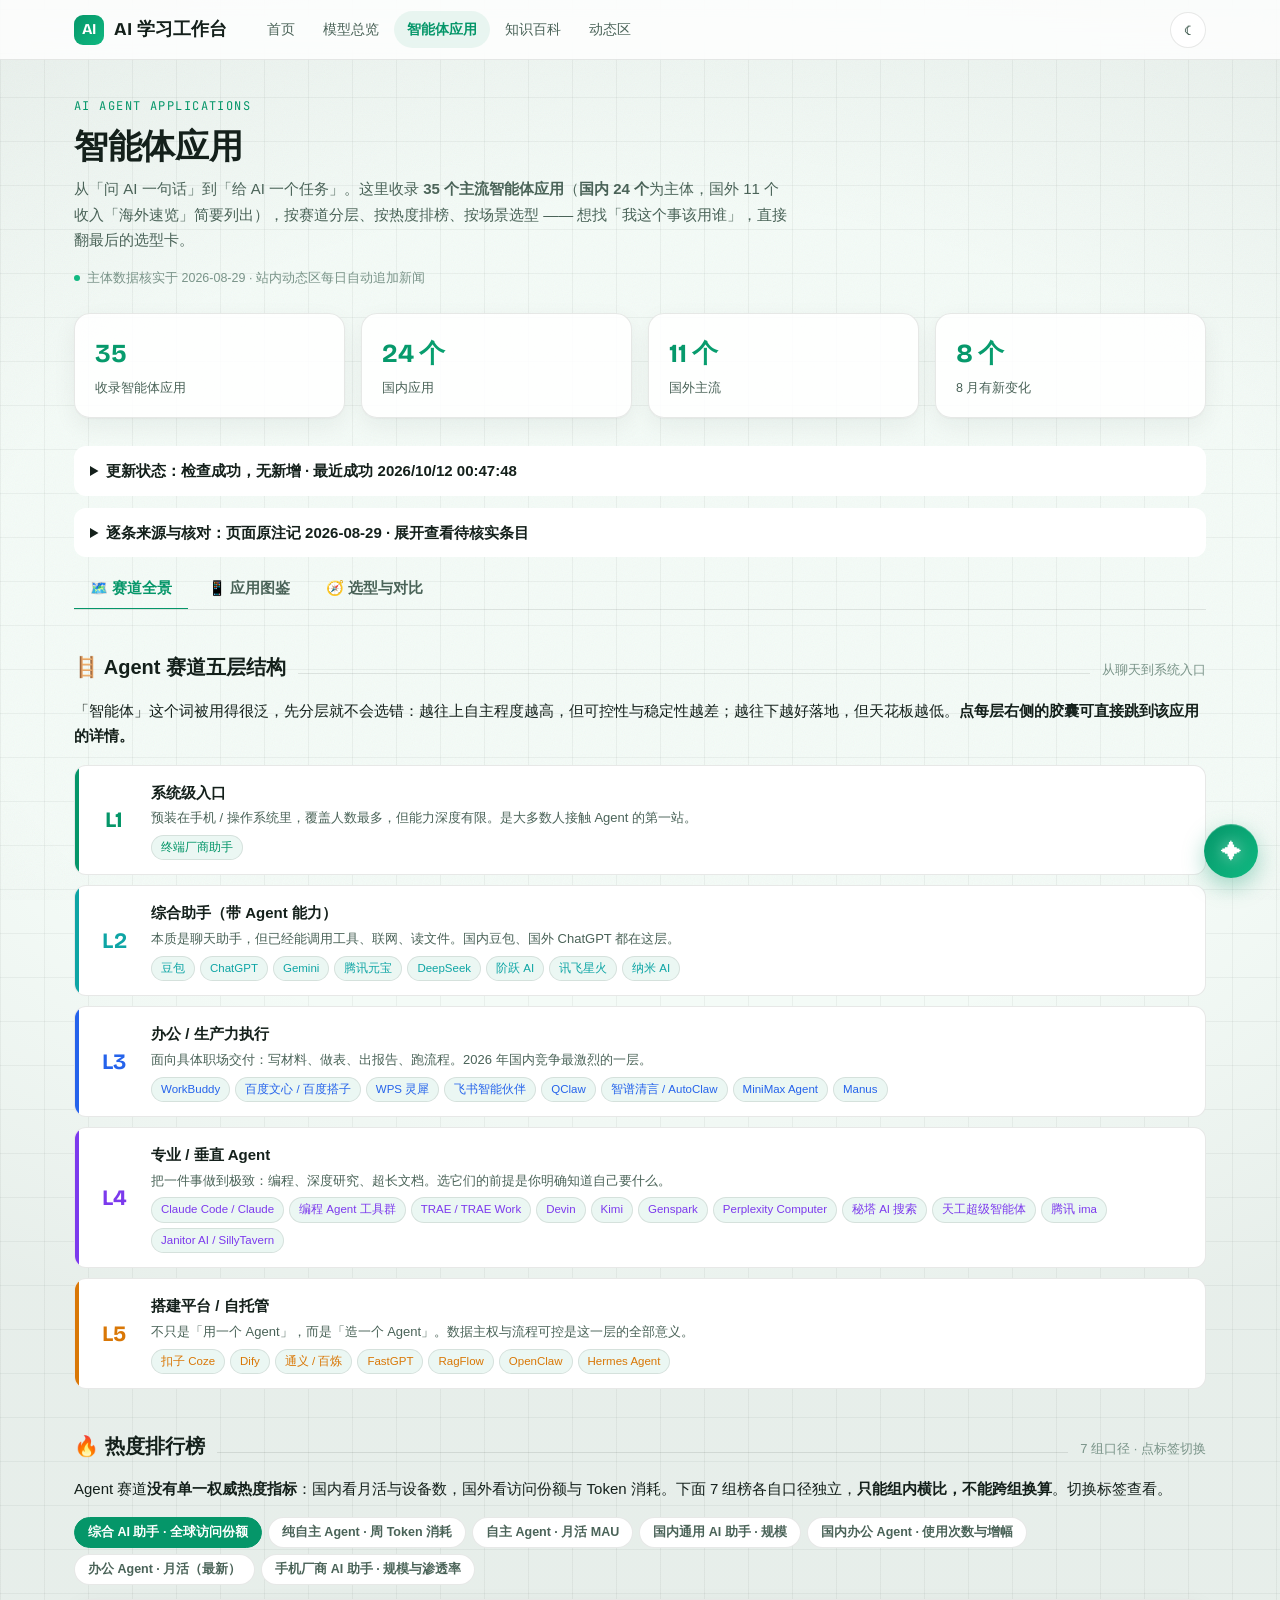
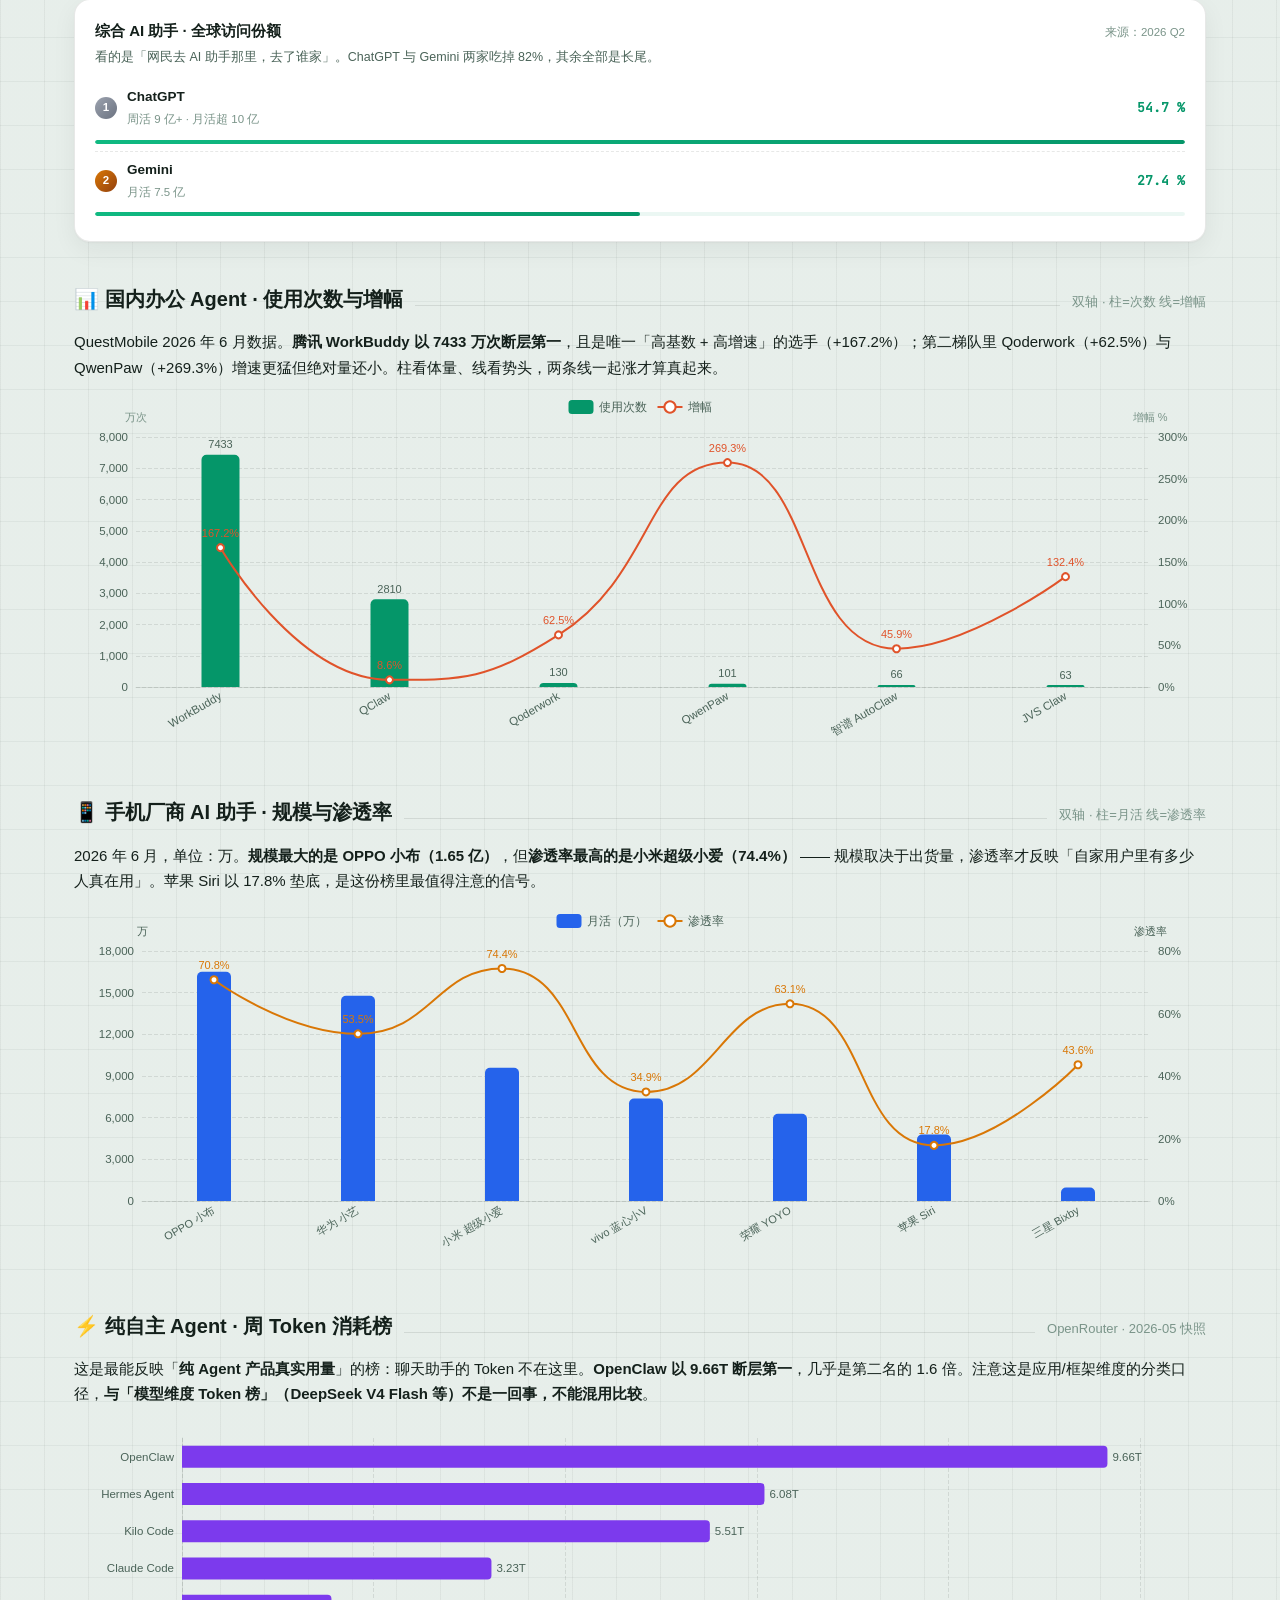
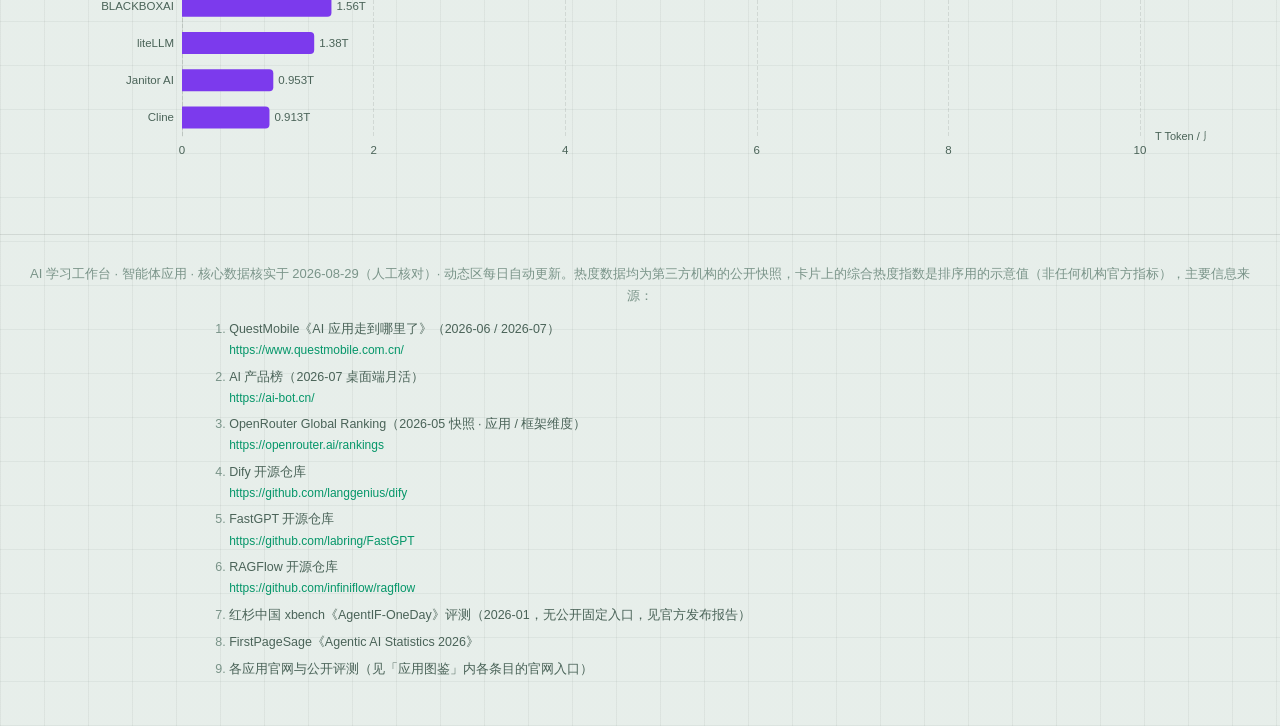
==== commit 39dd45a9: "AI 内容免费更新 2026-10-12_08:47 北京时间" ====
--- a/agents.html
+++ b/agents.html
@@ -504,10 +504,31 @@
 
     <!-- ---- ⑫ 数据核对提醒（CI 自动维护，v29） ---- -->
     <section class="sec">
-      <div class="sec-head"><h2>🔍 数据核对提醒 · 疑似变化</h2><div class="rule"></div><span class="hint">AI 比对发现 · 待人工核实</span></div>
-      <p class="sec-note">每天 CI 解析本页「应用图鉴（应用清单 / 热度 / 综合指数）」的当前快照，与当天 AI 新闻交叉比对，发现「疑似变化」写入此处。<b>AI 不直接修改核心数据</b>——应用清单与热度数据均需人工核实后在 commit / PR 中确认。热度榜为第三方快照，波动大，提醒仅供排查线索。</p>
+      <div class="sec-head"><h2>🔍 数据核对提醒 · 疑似变化</h2><div class="rule"></div><span class="hint">规则匹配发现 · 待人工核实</span></div>
+      <p class="sec-note">每周 CI 解析本页「应用图鉴（应用清单 / 热度 / 综合指数）」的当前快照，与近 7 天新闻按免费规则匹配，发现「疑似变化」写入此处。规则可能漏报或误报，<b>自动流程不直接修改核心数据</b>——应用清单与热度数据均需人工核实后在 commit / PR 中确认。热度榜为第三方快照，波动大，提醒仅供排查线索。</p>
       <div class="feed-scroll" id="agents-verify">
         <!-- __AGENTS_VERIFY_INSERT__ -->
+      <div class="verify-day">
+        <div class="dhead">
+          <span class="ddate">2026-10-12</span>
+          <span class="dbadge">3 条疑似变化</span>
+        </div>
+        <div class="verify-item">
+          <div class="vi-label">待核实 · 品牌 · 置信度 🟢 低</div>
+          <div class="vi-title">QClaw · 未指定</div>
+          <div class="vi-evidence">当前：见快照　→　疑似：早报｜我们跟库克聊了聊iPhone Duo/继QClaw后，腾讯再关停一个Agent/SpaceXAI改名SpaceXS<br><span class="src">来源：<a href="https://www.ifanr.com/1683302?utm_source=rss&amp;utm_medium=rss&amp;utm_campaign=" target="_blank" rel="noopener">爱范儿</a></span></div>
+        </div>
+        <div class="verify-item">
+          <div class="vi-label">待核实 · 规模 · 置信度 🟢 低</div>
+          <div class="vi-title">Gemini · 未指定</div>
+          <div class="vi-evidence">当前：见快照　→　疑似：谷歌云发布 Gemini Agent；Manus 官宣五亿美元融资；小鹏上线 Robotaxi 打车小程序<br><span class="src">来源：<a href="http://www.geekpark.net/news/372143" target="_blank" rel="noopener">极客公园</a></span></div>
+        </div>
+        <div class="verify-item">
+          <div class="vi-label">待核实 · 规模 · 置信度 🟢 低</div>
+          <div class="vi-title">ChatGPT · 未指定</div>
+          <div class="vi-evidence">当前：见快照　→　疑似：ChatGPT 推出全新 IUI 智能用户界面；谷歌推出试验性 AI 游戏平台 Playground；苹果被曝联合 LG<br><span class="src">来源：<a href="http://www.geekpark.net/news/372090" target="_blank" rel="noopener">极客公园</a></span></div>
+        </div>
+      </div>
       <div class="verify-day">
         <div class="dhead">
           <span class="ddate">2026-10-06</span>
--- a/_shared/css/app.css
+++ b/_shared/css/app.css
@@ -1200,3 +1200,22 @@
   /* 图表前的说明文字在移动端压缩行距，减少滚动距离 */
   .sec-note { font-size: 13px; line-height: 1.62; }
 }
+
+/* 更新状态、来源记录与历史搜索 */
+.wb-maintenance { margin: 12px 0; border: 1px solid var(--rule); border-radius: 12px; background: var(--bg2); color: var(--ink); }
+.wb-maintenance summary { padding: 12px 16px; cursor: pointer; font-weight: 600; }
+.wb-maintenance-body { padding: 0 16px 16px; font-size: 13px; line-height: 1.7; overflow-wrap: anywhere; }
+.wb-maintenance-body p { margin: 6px 0; }
+.wb-source-row { border-top: 1px solid var(--rule); padding: 12px 0; }
+.wb-review-warning { color: var(--muted); }
+.wb-maintenance input[type="search"] { box-sizing: border-box; width: 100%; padding: 10px; border: 1px solid var(--rule); border-radius: 8px; background: var(--bg); color: var(--ink); }
+.news-item .body { flex: 1; min-width: 0; overflow-wrap: anywhere; }
+
+/* 更新状态、来源记录与历史搜索 */
+.wb-maintenance { margin: 12px 0; border: 1px solid var(--line); border-radius: 12px; background: var(--bg2); color: var(--text); }
+.wb-maintenance summary { padding: 12px 16px; cursor: pointer; font-weight: 600; }
+.wb-maintenance-body { padding: 0 16px 16px; font-size: 13px; line-height: 1.7; overflow-wrap: anywhere; }
+.wb-maintenance-body p { margin: 6px 0; }
+.wb-source-row { border-top: 1px solid var(--line); padding: 12px 0; }
+.wb-review-warning { color: var(--muted); }
+.wb-maintenance input[type="search"] { box-sizing: border-box; width: 100%; padding: 10px; border: 1px solid var(--line); border-radius: 8px; background: var(--bg); color: var(--text); }
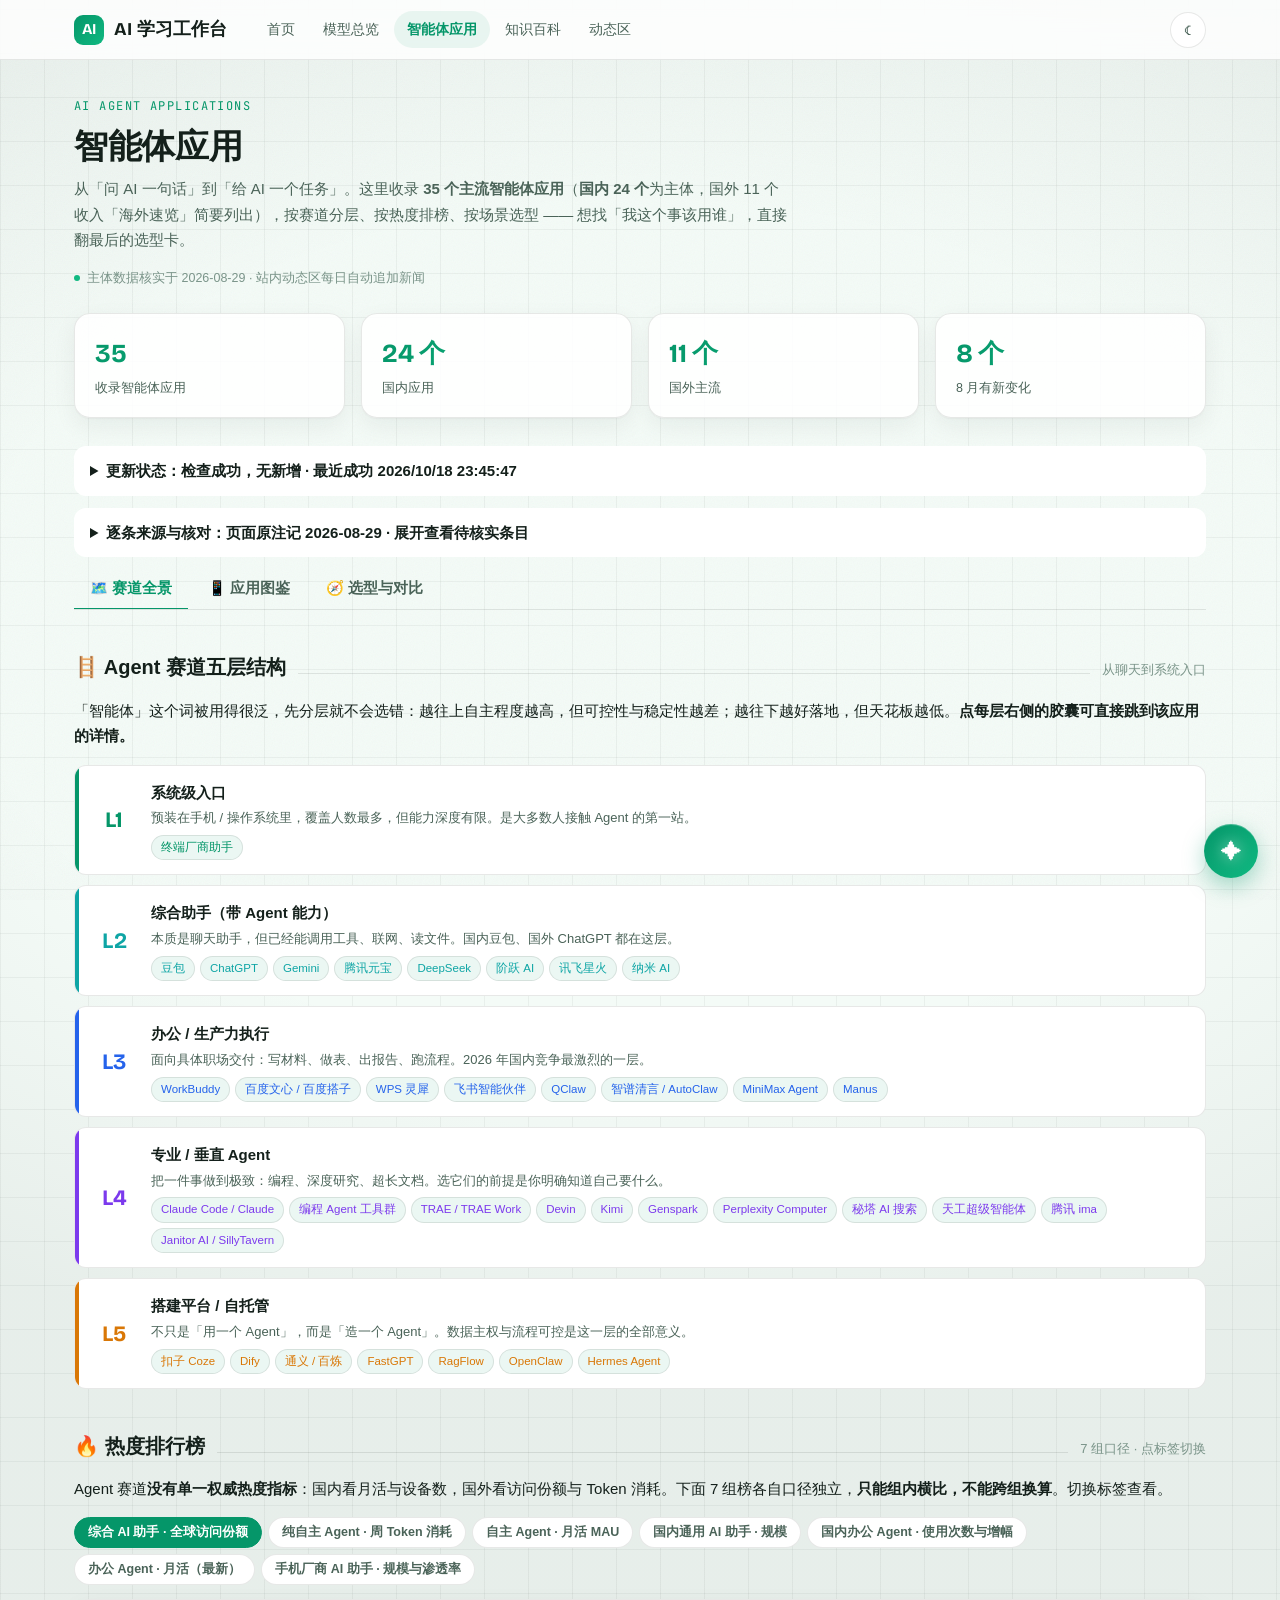
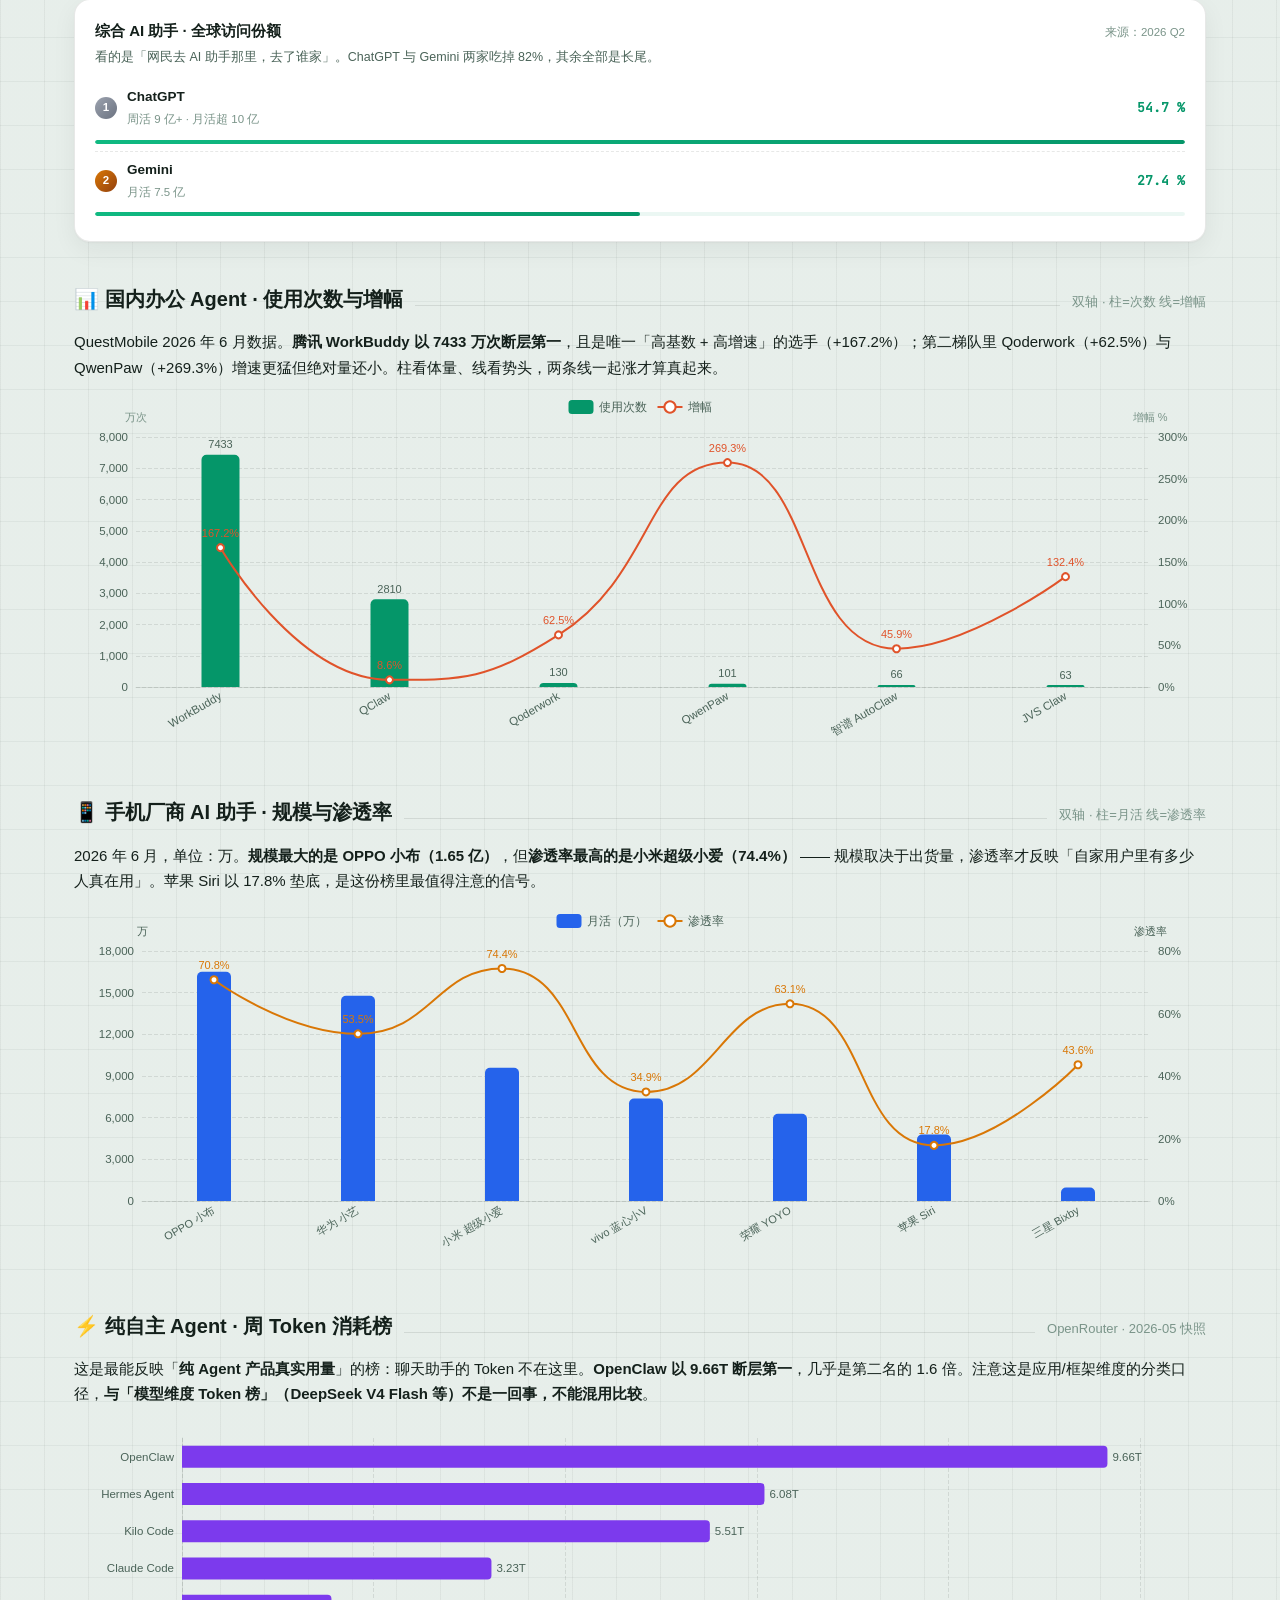
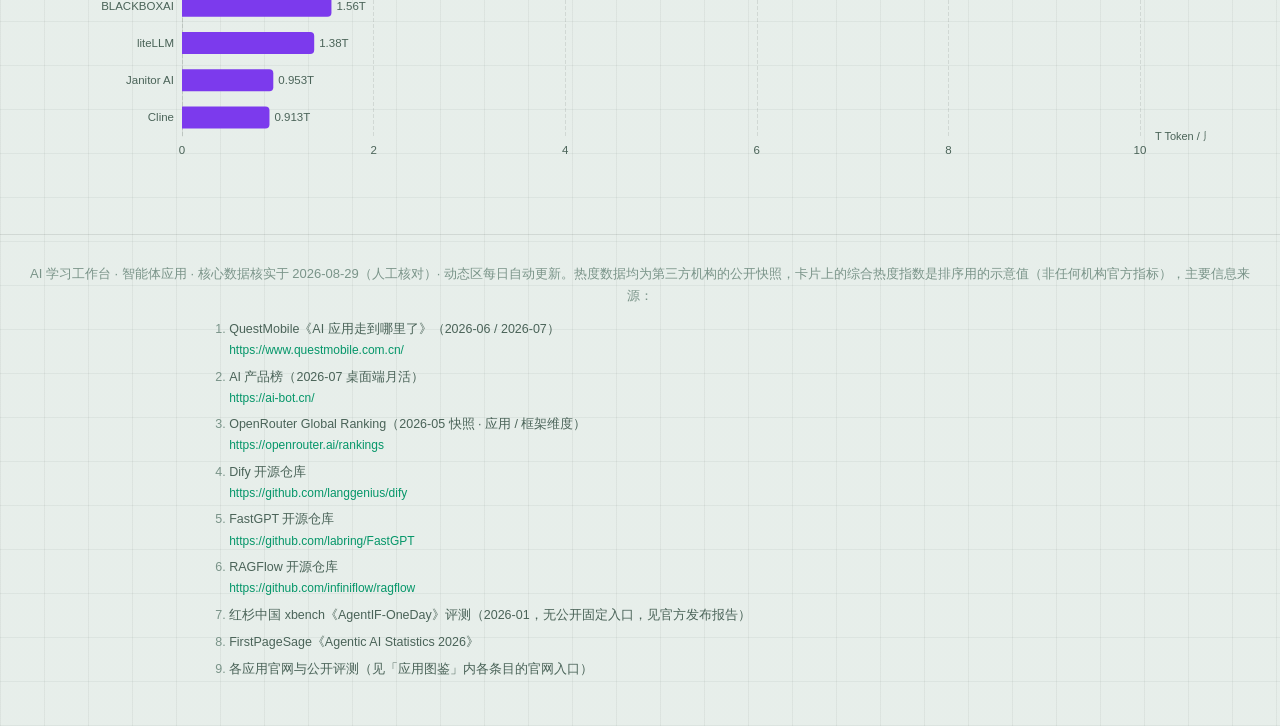
==== commit 5dd29186: "AI 内容免费更新 2026-10-19_07:45 北京时间" ====
--- a/agents.html
+++ b/agents.html
@@ -508,6 +508,27 @@
       <p class="sec-note">每周 CI 解析本页「应用图鉴（应用清单 / 热度 / 综合指数）」的当前快照，与近 7 天新闻按免费规则匹配，发现「疑似变化」写入此处。规则可能漏报或误报，<b>自动流程不直接修改核心数据</b>——应用清单与热度数据均需人工核实后在 commit / PR 中确认。热度榜为第三方快照，波动大，提醒仅供排查线索。</p>
       <div class="feed-scroll" id="agents-verify">
         <!-- __AGENTS_VERIFY_INSERT__ -->
+      <div class="verify-day">
+        <div class="dhead">
+          <span class="ddate">2026-10-19</span>
+          <span class="dbadge">3 条疑似变化</span>
+        </div>
+        <div class="verify-item">
+          <div class="vi-label">待核实 · 应用 · 置信度 🟢 低</div>
+          <div class="vi-title">Kimi · 未指定</div>
+          <div class="vi-evidence">当前：见快照　→　疑似：腾讯上线「绿泡泡」短剧，主打免费好看；特斯拉 Roadster 跑车明日发布；豆包工作支持一键导入 GPT、Claude<br><span class="src">来源：<a href="http://www.geekpark.net/news/372366" target="_blank" rel="noopener">极客公园</a></span></div>
+        </div>
+        <div class="verify-item">
+          <div class="vi-label">待核实 · 应用 · 置信度 🟢 低</div>
+          <div class="vi-title">WorkBuddy · 未指定</div>
+          <div class="vi-evidence">当前：见快照　→　疑似：早报｜iPhone Duo完成大模型备案，有望12月上线/企业微信与WorkBuddy打通/OPPO与Manus官宣合作<br><span class="src">来源：<a href="https://www.ifanr.com/1684374?utm_source=rss&amp;utm_medium=rss&amp;utm_campaign=" target="_blank" rel="noopener">爱范儿</a></span></div>
+        </div>
+        <div class="verify-item">
+          <div class="vi-label">待核实 · 规模 · 置信度 🟢 低</div>
+          <div class="vi-title">Gemini · 未指定</div>
+          <div class="vi-evidence">当前：见快照　→　疑似：超越抖音，传红果短剧日均时长 125 分钟；299 美元，苹果推 Siri AI 带屏音箱；谷歌最强模型 Gemini <br><span class="src">来源：<a href="http://www.geekpark.net/news/372304" target="_blank" rel="noopener">极客公园</a></span></div>
+        </div>
+      </div>
       <div class="verify-day">
         <div class="dhead">
           <span class="ddate">2026-10-12</span>
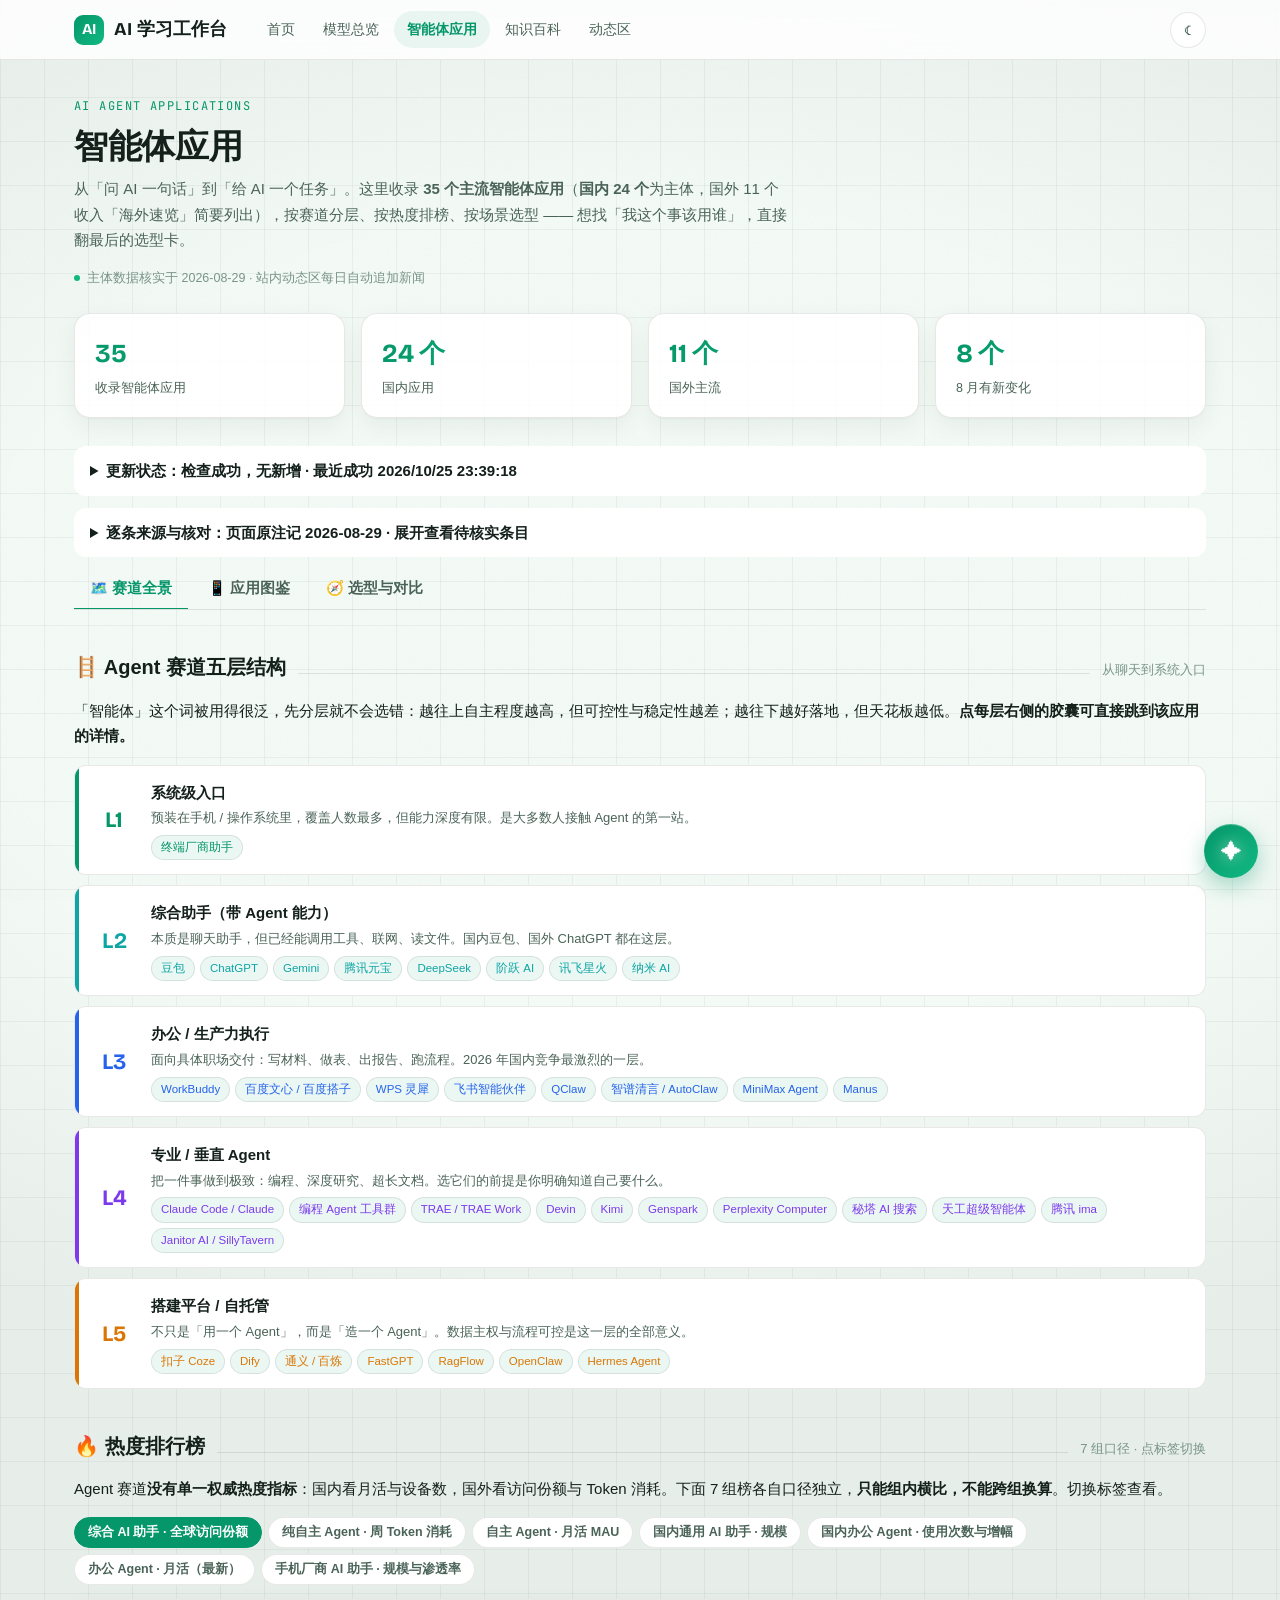
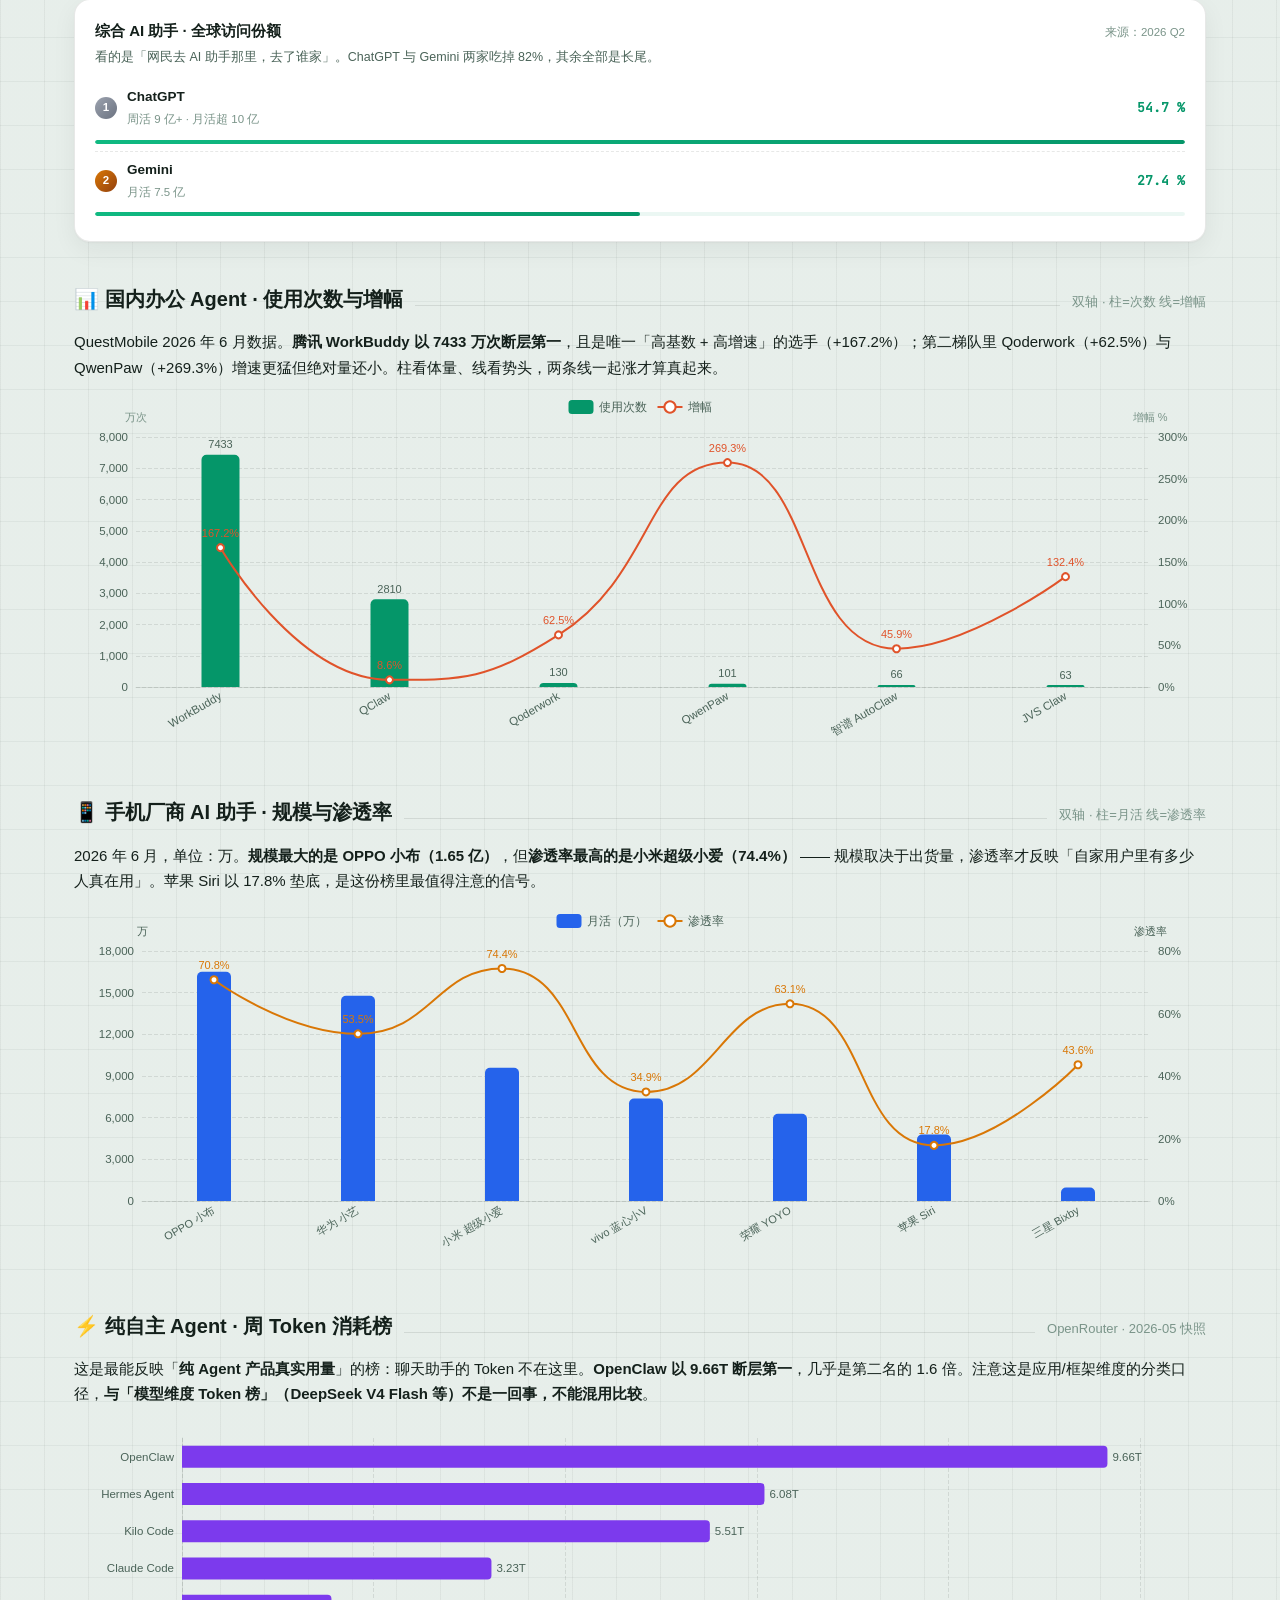
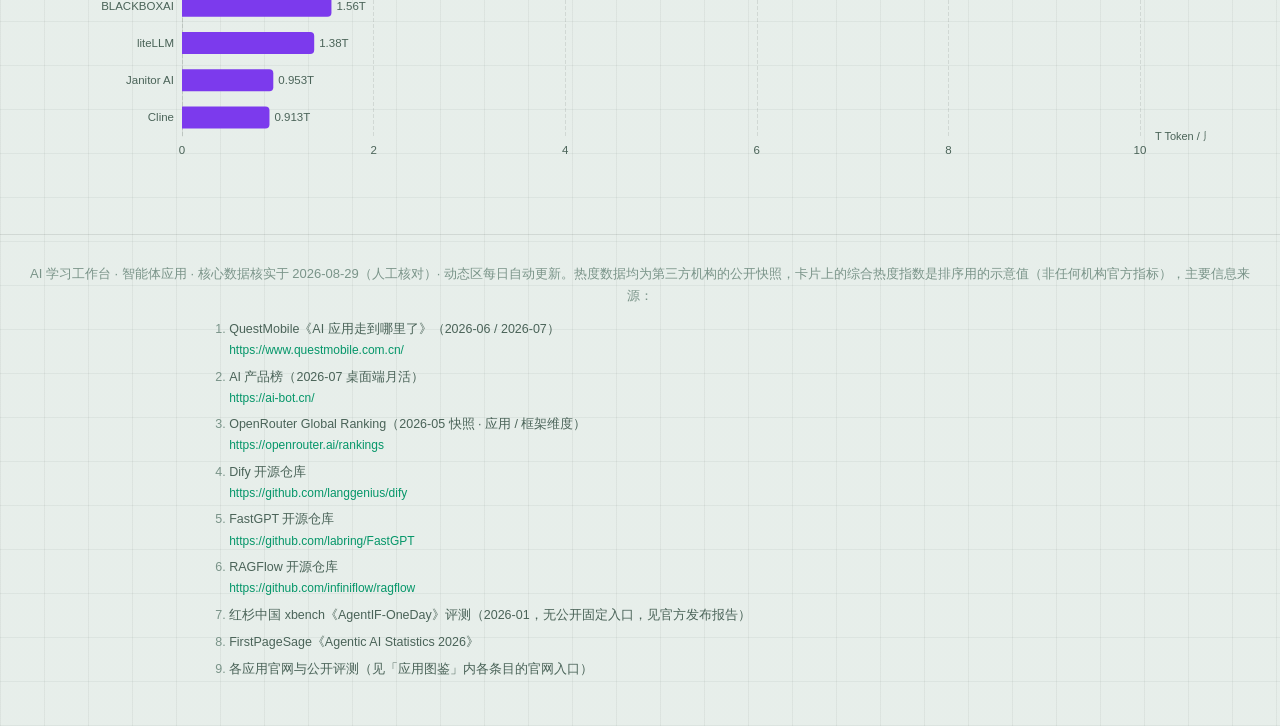
==== commit 51ff3a3a: "AI 内容免费更新 2026-10-26_07:39 北京时间" ====
--- a/agents.html
+++ b/agents.html
@@ -508,6 +508,22 @@
       <p class="sec-note">每周 CI 解析本页「应用图鉴（应用清单 / 热度 / 综合指数）」的当前快照，与近 7 天新闻按免费规则匹配，发现「疑似变化」写入此处。规则可能漏报或误报，<b>自动流程不直接修改核心数据</b>——应用清单与热度数据均需人工核实后在 commit / PR 中确认。热度榜为第三方快照，波动大，提醒仅供排查线索。</p>
       <div class="feed-scroll" id="agents-verify">
         <!-- __AGENTS_VERIFY_INSERT__ -->
+      <div class="verify-day">
+        <div class="dhead">
+          <span class="ddate">2026-10-26</span>
+          <span class="dbadge">2 条疑似变化</span>
+        </div>
+        <div class="verify-item">
+          <div class="vi-label">待核实 · 规模 · 置信度 🟢 低</div>
+          <div class="vi-title">ChatGPT · 未指定</div>
+          <div class="vi-evidence">当前：见快照　→　疑似：Claude 桌面应用推出新版界面，从草图到上线用时不到 3 周<br><span class="src">来源：<a href="https://www.ithome.com/1/017/710.htm" target="_blank" rel="noopener">IT之家</a></span></div>
+        </div>
+        <div class="verify-item">
+          <div class="vi-label">待核实 · 规模 · 置信度 🟢 低</div>
+          <div class="vi-title">ChatGPT · 未指定</div>
+          <div class="vi-evidence">当前：见快照　→　疑似：曝高通启动全球裁员；上线 40 天，Muse 下载量突破 1000 万次；ChatGPT 上线幻灯片工具<br><span class="src">来源：<a href="http://www.geekpark.net/news/372650" target="_blank" rel="noopener">极客公园</a></span></div>
+        </div>
+      </div>
       <div class="verify-day">
         <div class="dhead">
           <span class="ddate">2026-10-19</span>
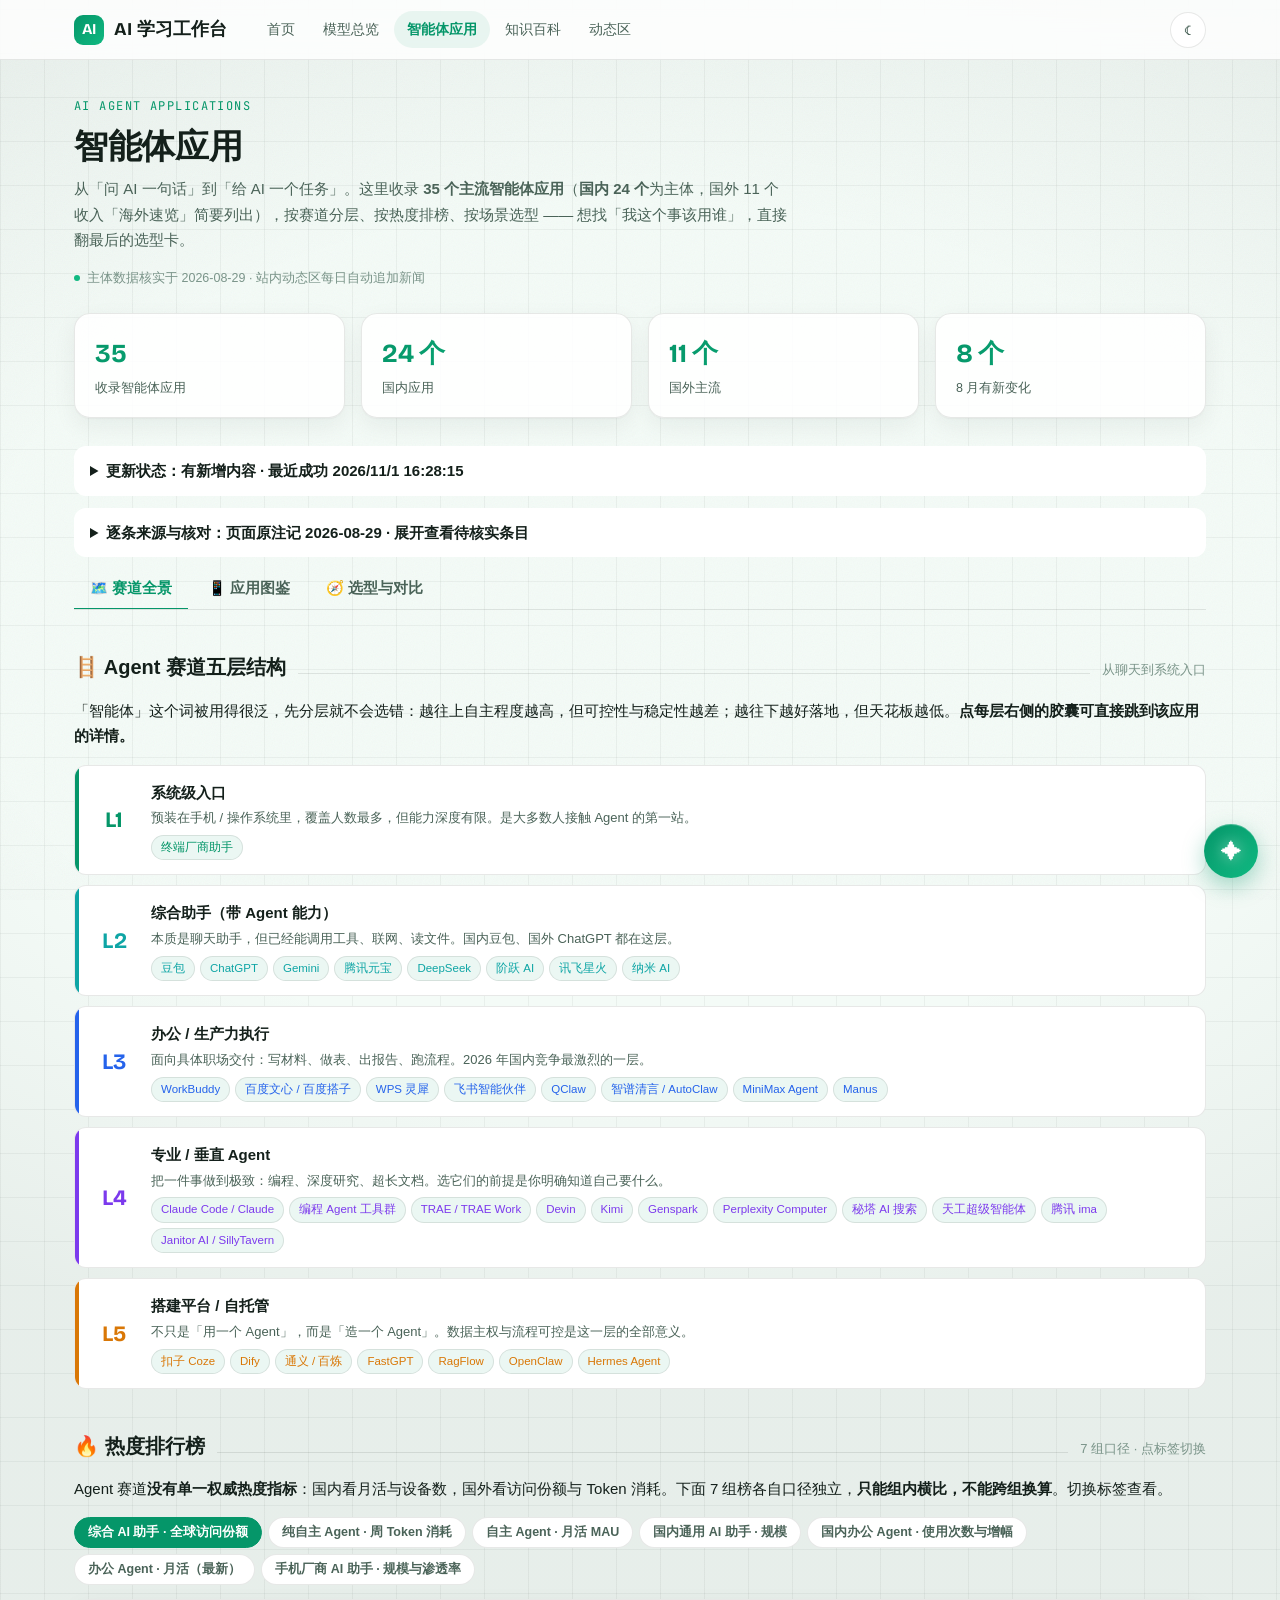
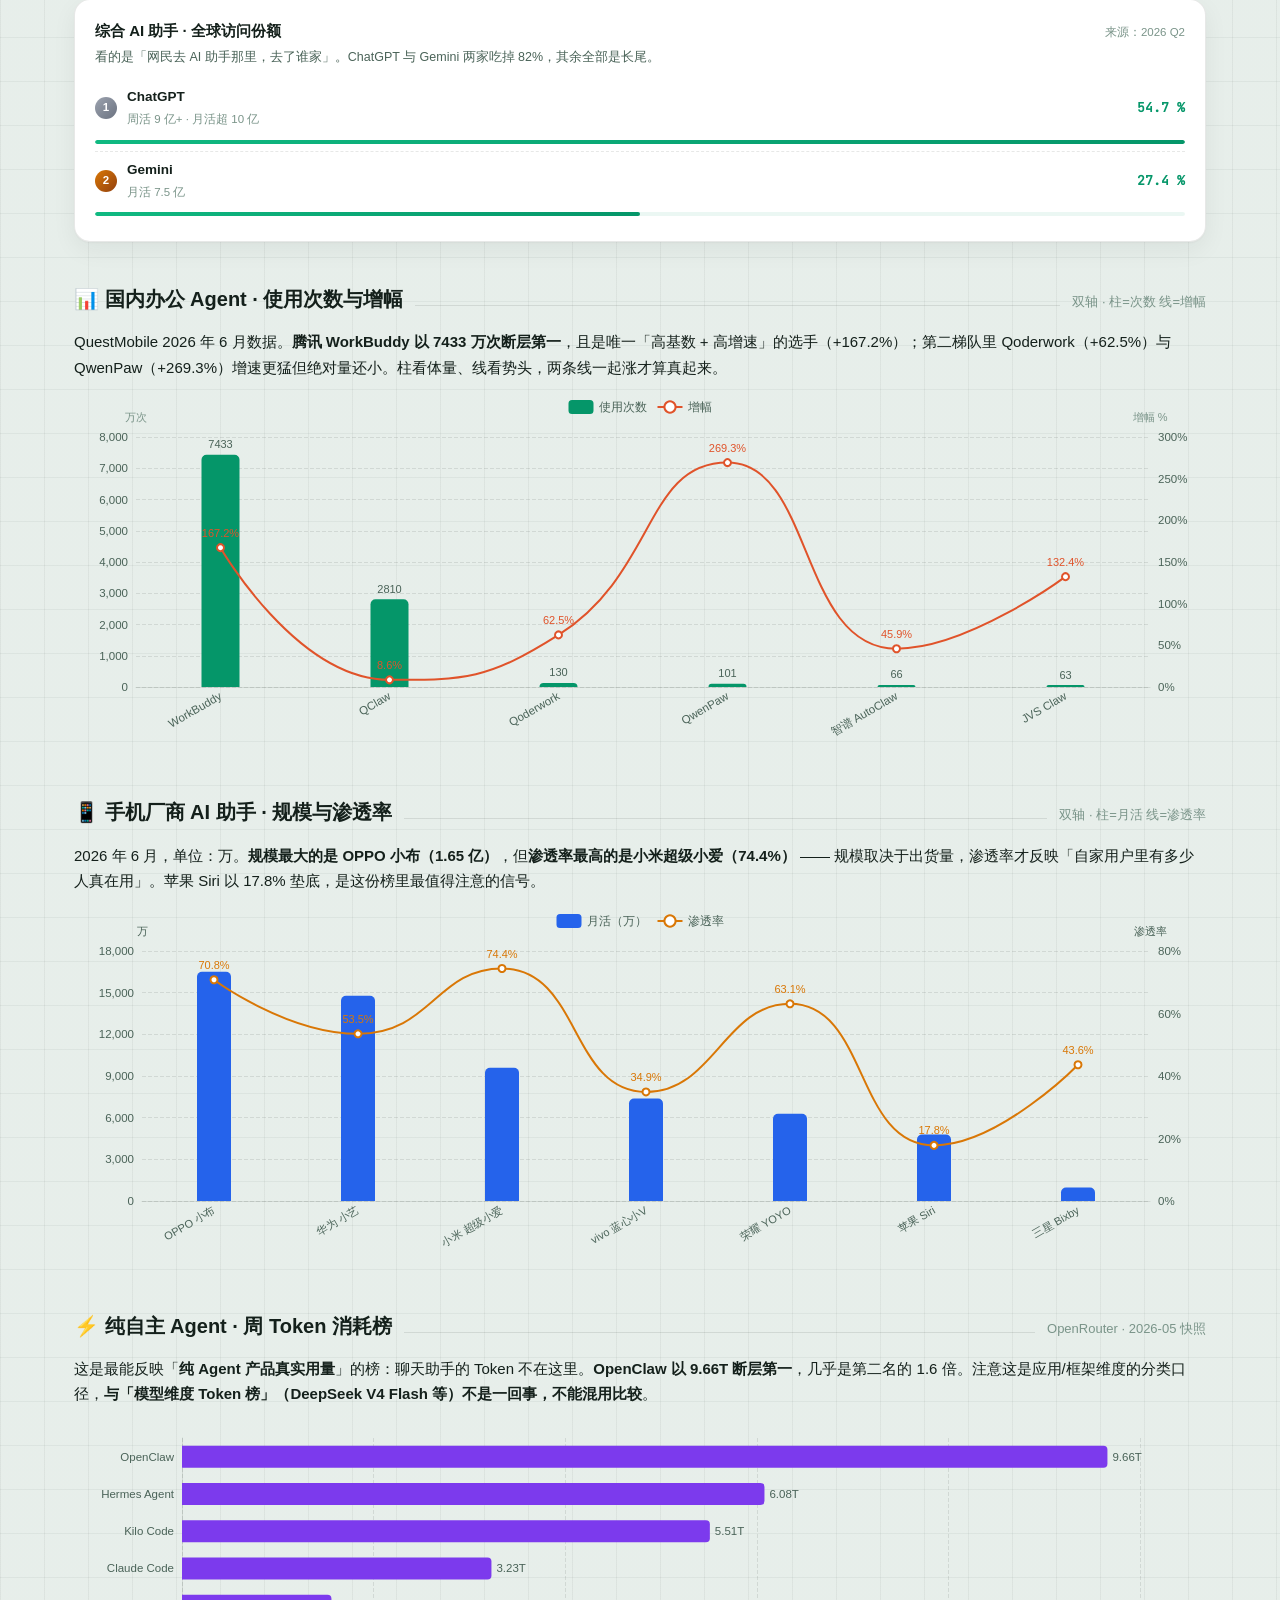
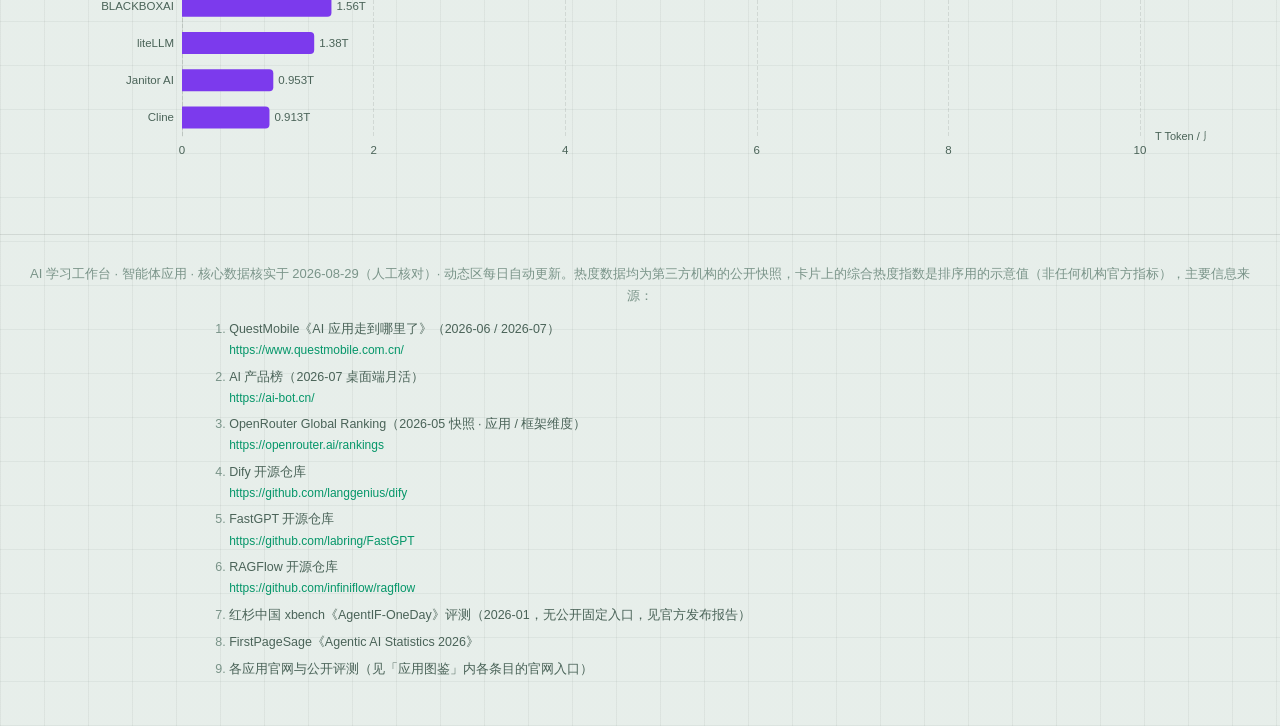
==== commit e04cdd28: "AI 内容免费更新 2026-11-02_00:28 北京时间" ====
--- a/agents.html
+++ b/agents.html
@@ -508,6 +508,27 @@
       <p class="sec-note">每周 CI 解析本页「应用图鉴（应用清单 / 热度 / 综合指数）」的当前快照，与近 7 天新闻按免费规则匹配，发现「疑似变化」写入此处。规则可能漏报或误报，<b>自动流程不直接修改核心数据</b>——应用清单与热度数据均需人工核实后在 commit / PR 中确认。热度榜为第三方快照，波动大，提醒仅供排查线索。</p>
       <div class="feed-scroll" id="agents-verify">
         <!-- __AGENTS_VERIFY_INSERT__ -->
+      <div class="verify-day">
+        <div class="dhead">
+          <span class="ddate">2026-11-02</span>
+          <span class="dbadge">3 条疑似变化</span>
+        </div>
+        <div class="verify-item">
+          <div class="vi-label">待核实 · 应用 · 置信度 🟢 低</div>
+          <div class="vi-title">DeepSeek · 未指定</div>
+          <div class="vi-evidence">当前：见快照　→　疑似：DeepSeek 重磅发布全新 Agent 架构：AI 开始指挥 AI 干活<br><span class="src">来源：<a href="https://www.ifanr.com/1687026?utm_source=rss&amp;utm_medium=rss&amp;utm_campaign=" target="_blank" rel="noopener">爱范儿</a></span></div>
+        </div>
+        <div class="verify-item">
+          <div class="vi-label">待核实 · 应用 · 置信度 🟢 低</div>
+          <div class="vi-title">Gemini · 未指定</div>
+          <div class="vi-evidence">当前：见快照　→　疑似：早报｜触屏MacBook Pro发布，发光logo回归/Gemini 4 Carbon发布，超越Opus 5.5/马斯克<br><span class="src">来源：<a href="https://www.ifanr.com/1686590?utm_source=rss&amp;utm_medium=rss&amp;utm_campaign=" target="_blank" rel="noopener">爱范儿</a></span></div>
+        </div>
+        <div class="verify-item">
+          <div class="vi-label">待核实 · 应用 · 置信度 🟢 低</div>
+          <div class="vi-title">Manus · 未指定</div>
+          <div class="vi-evidence">当前：见快照　→　疑似：Manus，刚刚悄悄发布了自己的 2.0 宣言<br><span class="src">来源：<a href="http://www.geekpark.net/news/373004" target="_blank" rel="noopener">极客公园</a></span></div>
+        </div>
+      </div>
       <div class="verify-day">
         <div class="dhead">
           <span class="ddate">2026-10-26</span>
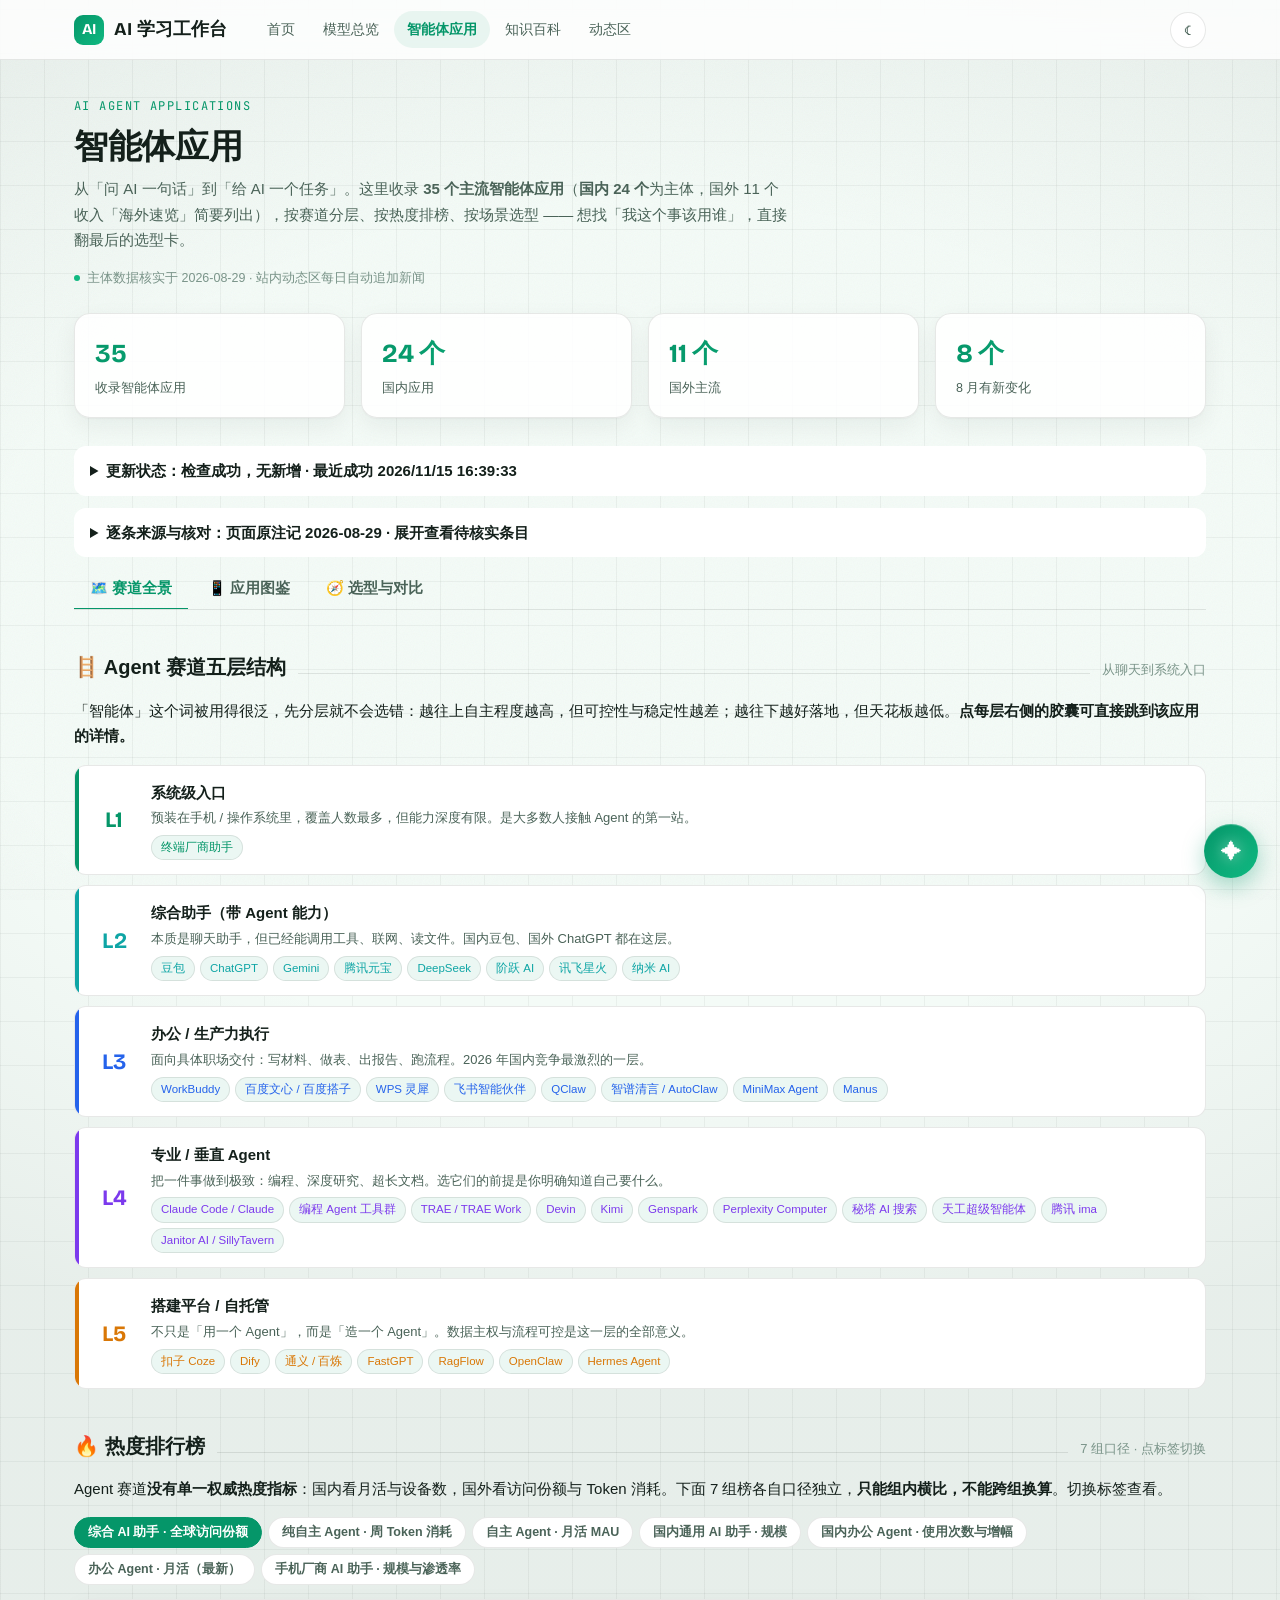
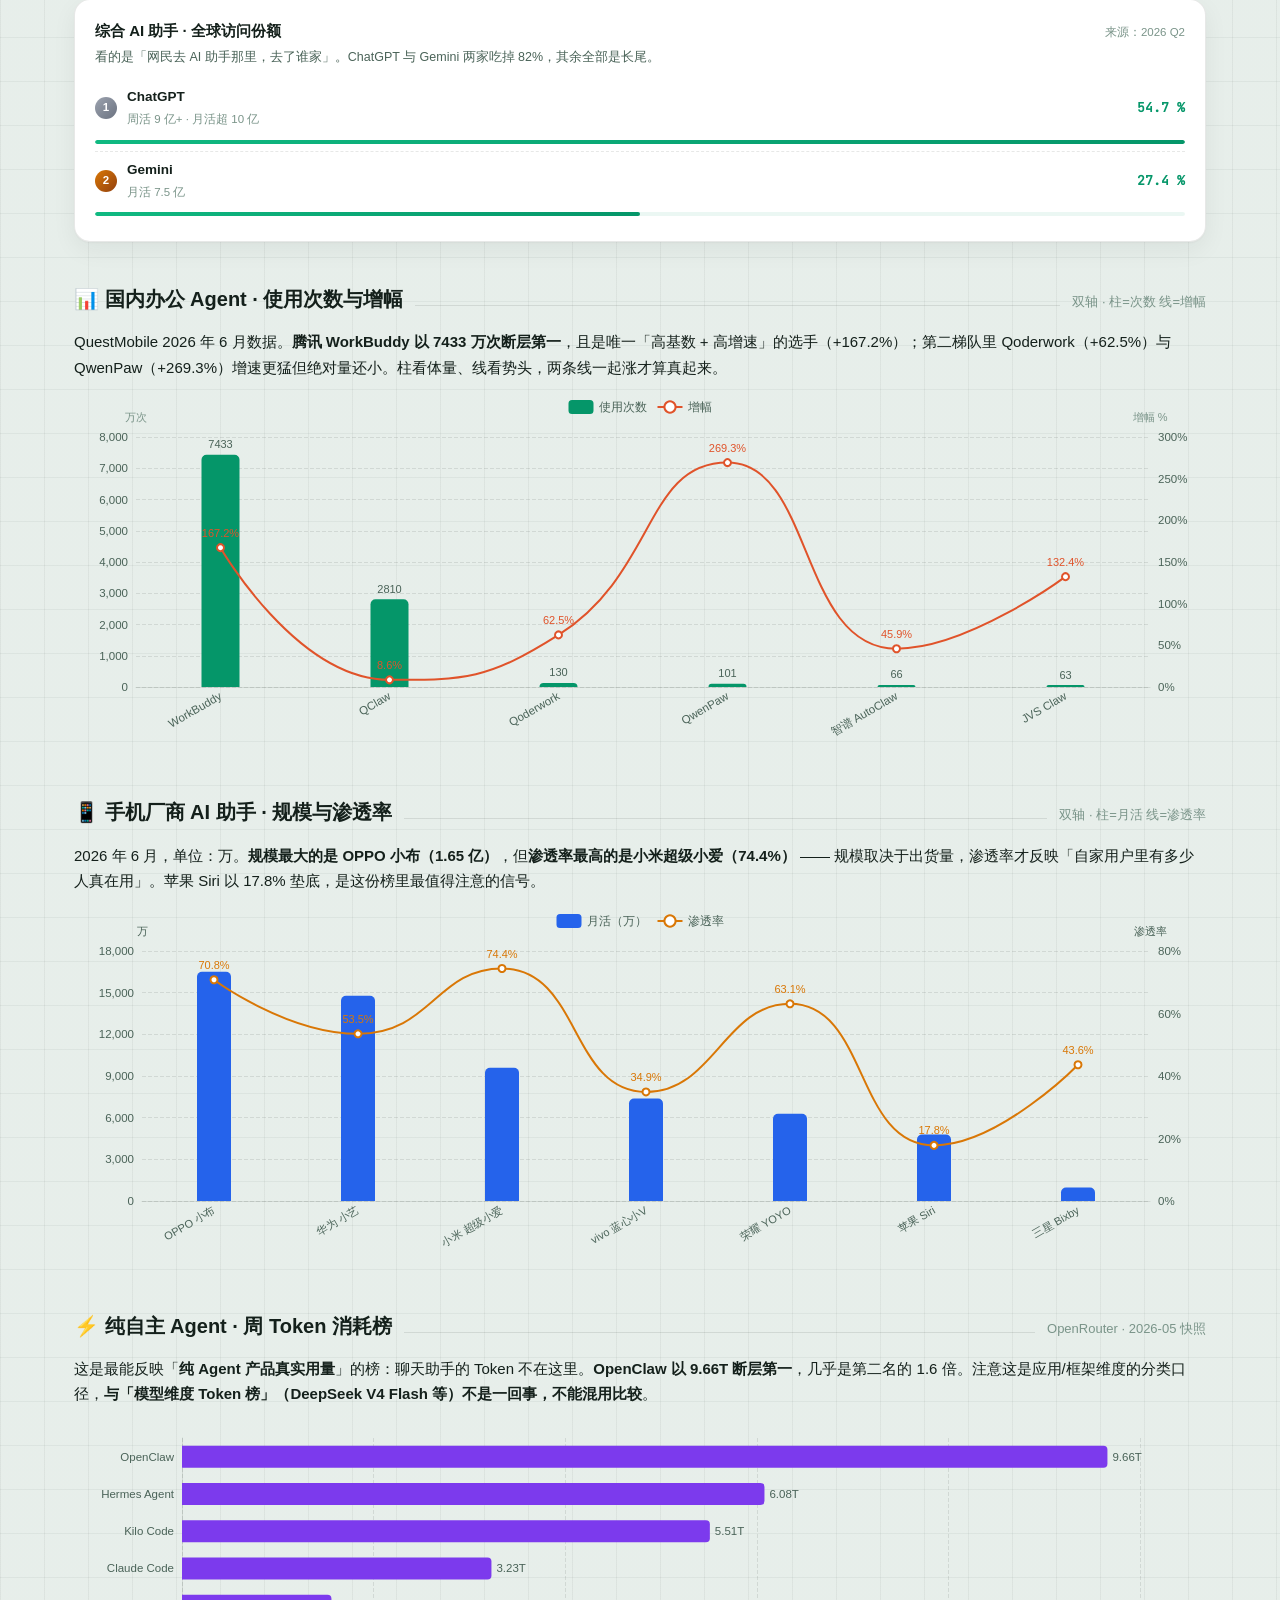
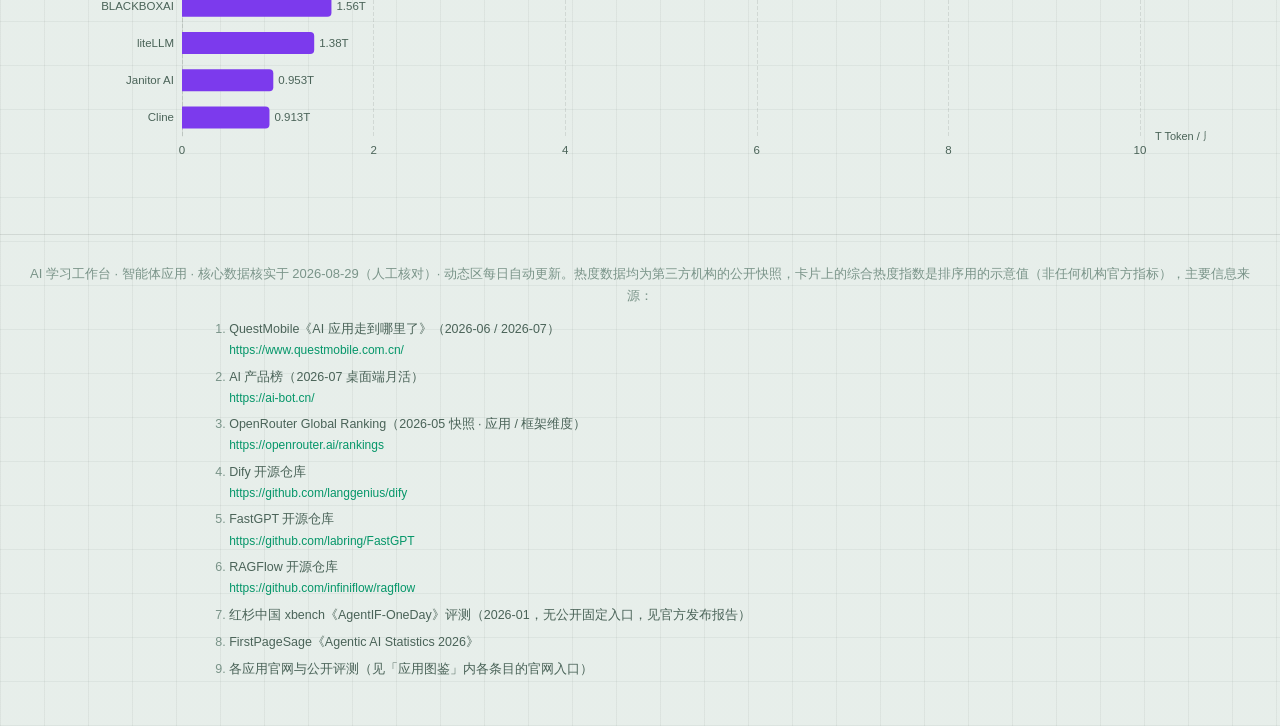
==== commit 87e86a7a: "AI 内容免费更新 2026-11-16_00:39 北京时间" ====
--- a/agents.html
+++ b/agents.html
@@ -508,6 +508,17 @@
       <p class="sec-note">每周 CI 解析本页「应用图鉴（应用清单 / 热度 / 综合指数）」的当前快照，与近 7 天新闻按免费规则匹配，发现「疑似变化」写入此处。规则可能漏报或误报，<b>自动流程不直接修改核心数据</b>——应用清单与热度数据均需人工核实后在 commit / PR 中确认。热度榜为第三方快照，波动大，提醒仅供排查线索。</p>
       <div class="feed-scroll" id="agents-verify">
         <!-- __AGENTS_VERIFY_INSERT__ -->
+      <div class="verify-day">
+        <div class="dhead">
+          <span class="ddate">2026-11-16</span>
+          <span class="dbadge">1 条疑似变化</span>
+        </div>
+        <div class="verify-item">
+          <div class="vi-label">待核实 · 规模 · 置信度 🟢 低</div>
+          <div class="vi-title">ChatGPT · 未指定</div>
+          <div class="vi-evidence">当前：见快照　→　疑似：黄仁勋承认「婚外情」，英伟达启动调查；ChatGPT 突现封号风波，200 美元 Pro 用户也遭殃；腾讯姚顺雨谈「AI<br><span class="src">来源：<a href="http://www.geekpark.net/news/373687" target="_blank" rel="noopener">极客公园</a></span></div>
+        </div>
+      </div>
       <div class="verify-day">
         <div class="dhead">
           <span class="ddate">2026-11-02</span>
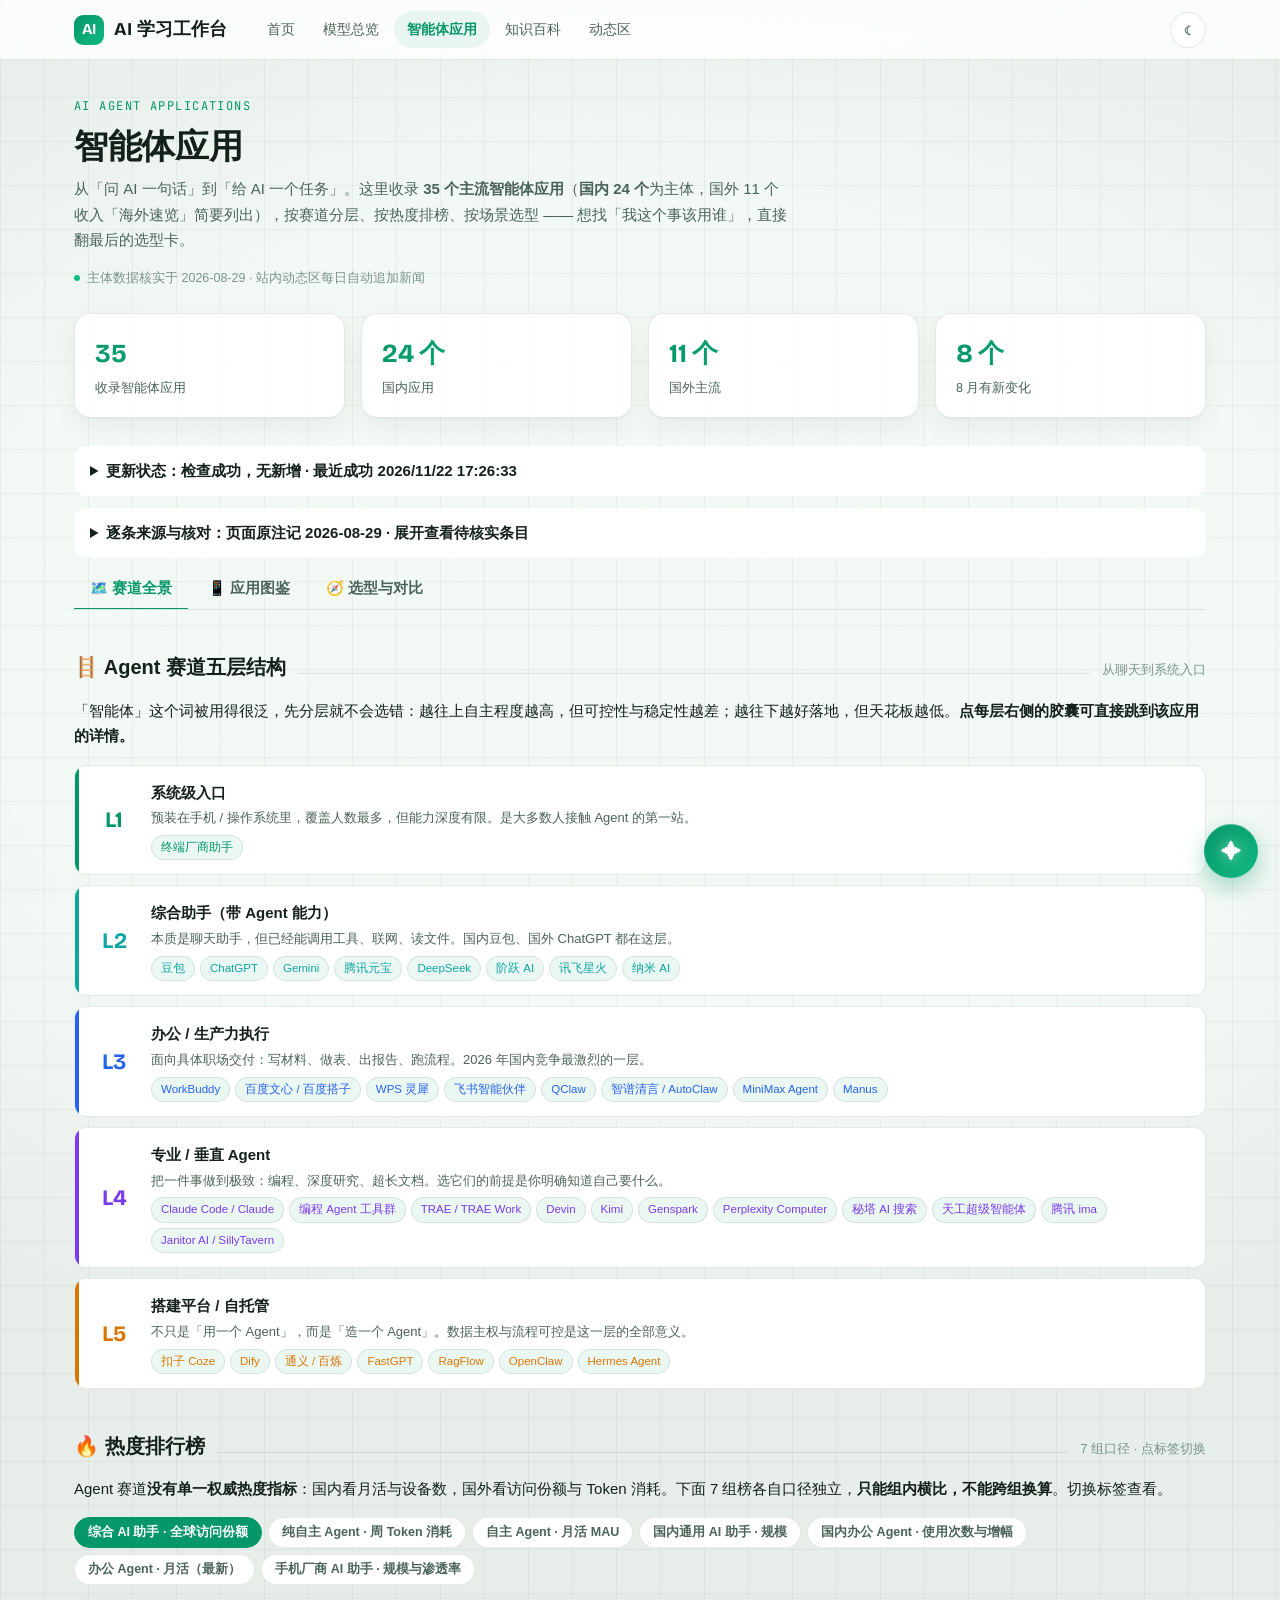
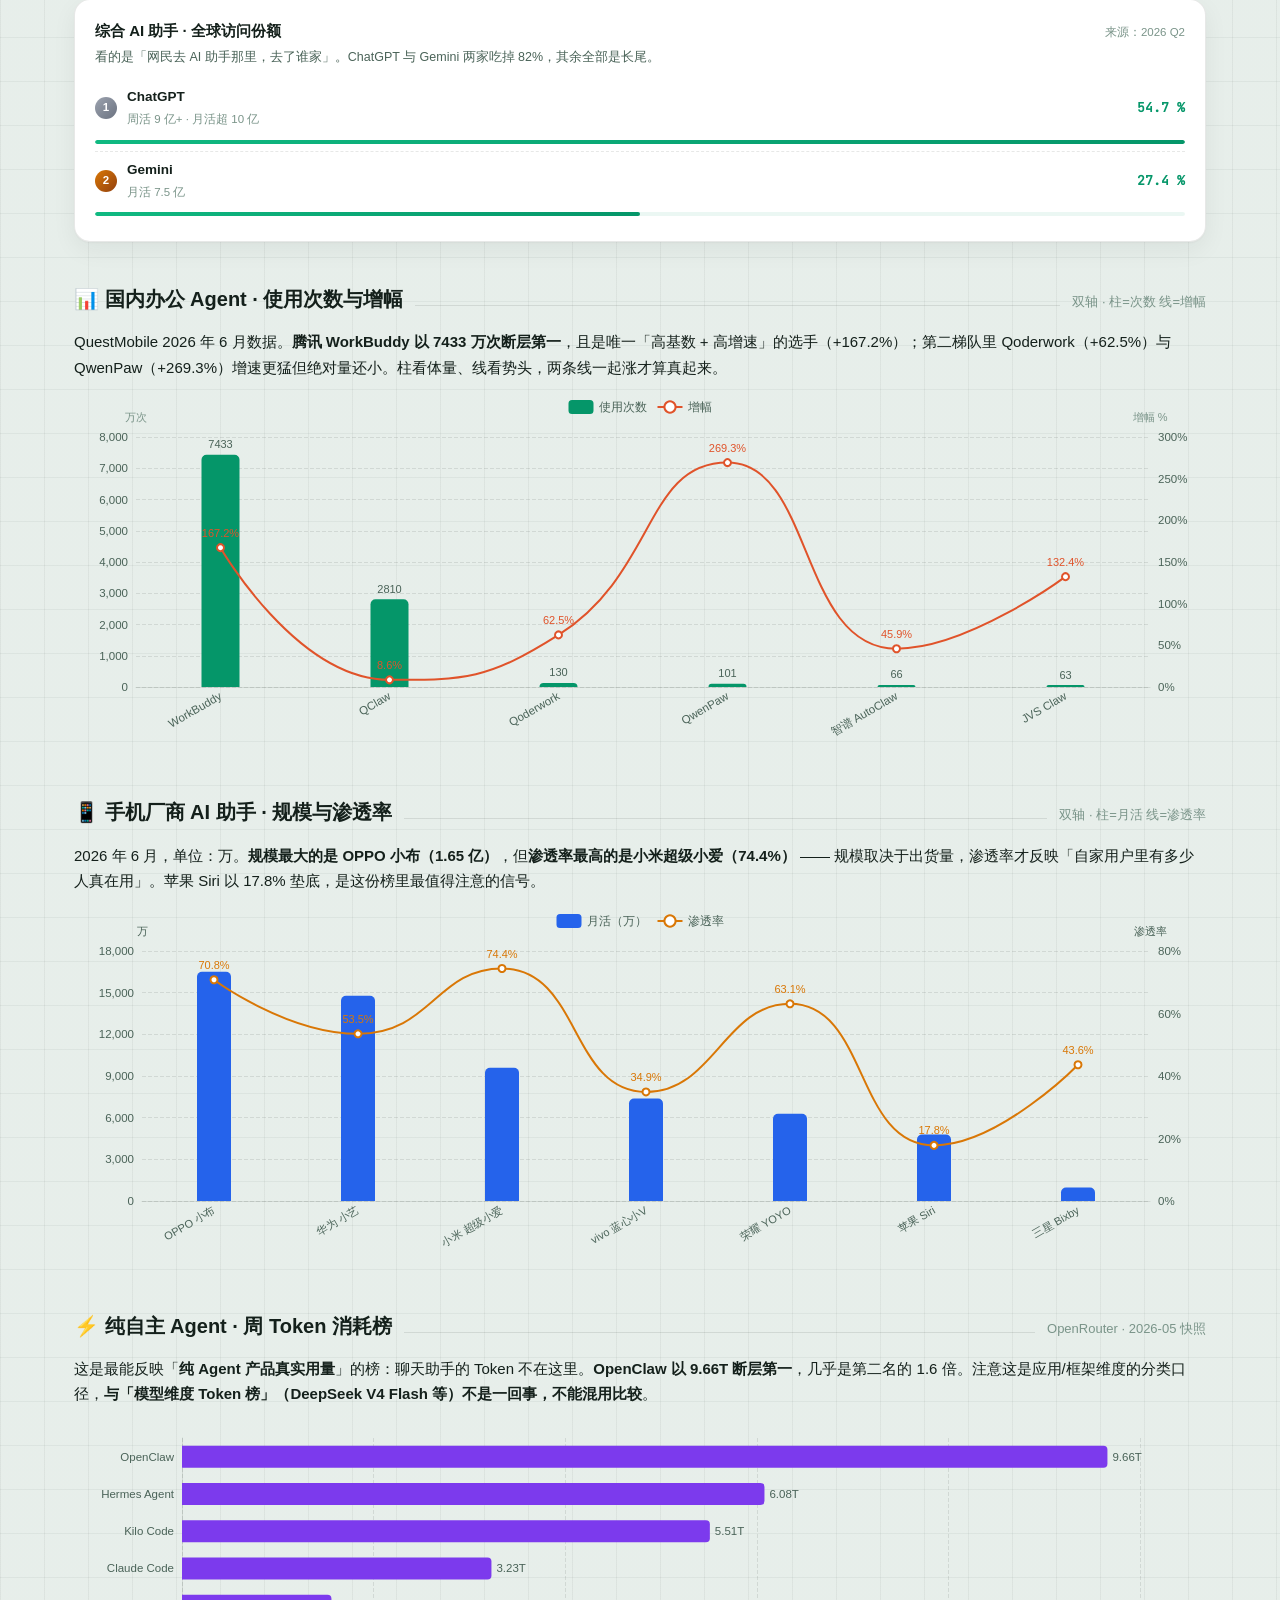
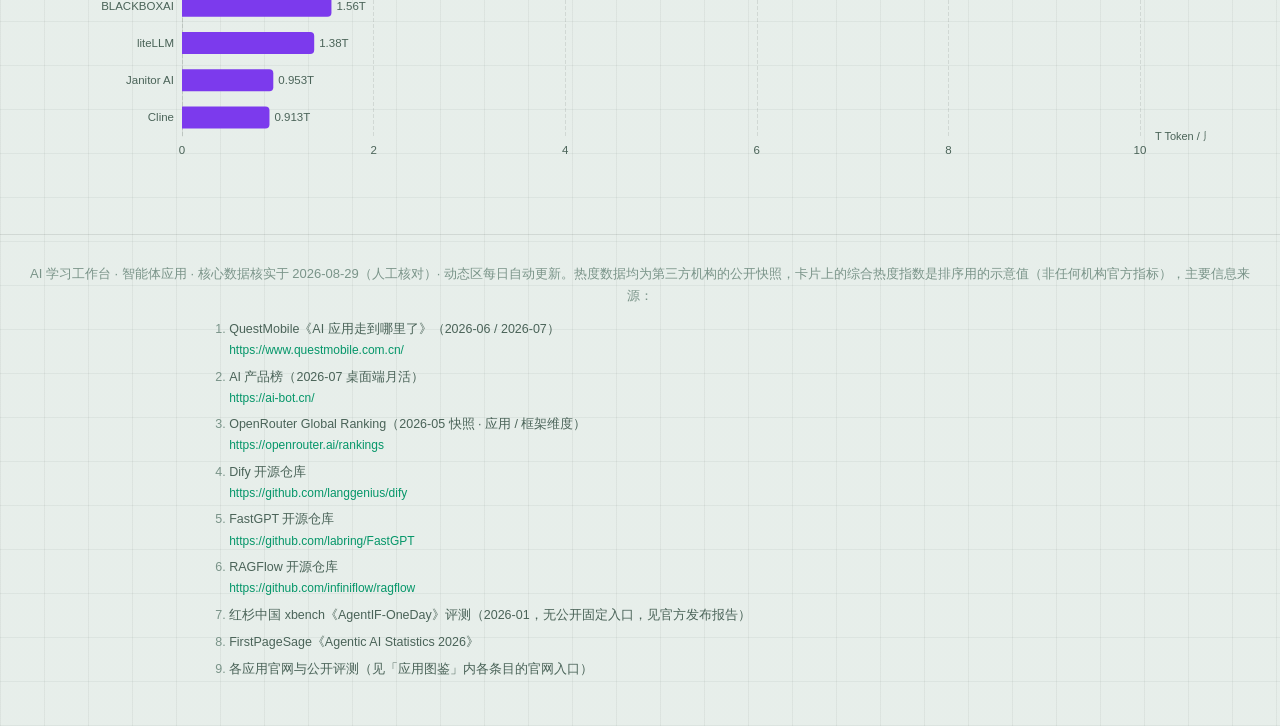
==== commit 3570b7b0: "AI 内容免费更新 2026-11-23_01:26 北京时间" ====
--- a/agents.html
+++ b/agents.html
@@ -508,6 +508,32 @@
       <p class="sec-note">每周 CI 解析本页「应用图鉴（应用清单 / 热度 / 综合指数）」的当前快照，与近 7 天新闻按免费规则匹配，发现「疑似变化」写入此处。规则可能漏报或误报，<b>自动流程不直接修改核心数据</b>——应用清单与热度数据均需人工核实后在 commit / PR 中确认。热度榜为第三方快照，波动大，提醒仅供排查线索。</p>
       <div class="feed-scroll" id="agents-verify">
         <!-- __AGENTS_VERIFY_INSERT__ -->
+      <div class="verify-day">
+        <div class="dhead">
+          <span class="ddate">2026-11-23</span>
+          <span class="dbadge">4 条疑似变化</span>
+        </div>
+        <div class="verify-item">
+          <div class="vi-label">待核实 · 规模 · 置信度 🟢 低</div>
+          <div class="vi-title">DeepSeek · 未指定</div>
+          <div class="vi-evidence">当前：见快照　→　疑似：B站就“AI 大肥鱼”智能体账号泛滥发布调查问卷，征集治理意见<br><span class="src">来源：<a href="https://www.ithome.com/1/030/702.htm" target="_blank" rel="noopener">IT之家</a></span></div>
+        </div>
+        <div class="verify-item">
+          <div class="vi-label">待核实 · 应用 · 置信度 🟢 低</div>
+          <div class="vi-title">腾讯元宝 · 未指定</div>
+          <div class="vi-evidence">当前：见快照　→　疑似：8万条群聊消息做成考卷：腾讯元宝×KCL发布首个基于群聊构建的Agent记忆基准<br><span class="src">来源：<a href="https://www.qbitai.com/2026/11/511841.html" target="_blank" rel="noopener">量子位</a></span></div>
+        </div>
+        <div class="verify-item">
+          <div class="vi-label">待核实 · 应用 · 置信度 🟢 低</div>
+          <div class="vi-title">Gemini · 未指定</div>
+          <div class="vi-evidence">当前：见快照　→　疑似：刚刚，Gemini 4 Neon 突袭发布，性价比一夜斩杀 Opus 5.5<br><span class="src">来源：<a href="https://www.ifanr.com/1690235?utm_source=rss&amp;utm_medium=rss&amp;utm_campaign=" target="_blank" rel="noopener">爱范儿</a></span></div>
+        </div>
+        <div class="verify-item">
+          <div class="vi-label">待核实 · 应用 · 置信度 🟢 低</div>
+          <div class="vi-title">Manus · 未指定</div>
+          <div class="vi-evidence">当前：见快照　→　疑似：影视飓风、Manus、影石、OPPO......极客公园创新大会 2027 嘉宾阵容更新！<br><span class="src">来源：<a href="http://www.geekpark.net/news/374125" target="_blank" rel="noopener">极客公园</a></span></div>
+        </div>
+      </div>
       <div class="verify-day">
         <div class="dhead">
           <span class="ddate">2026-11-16</span>
